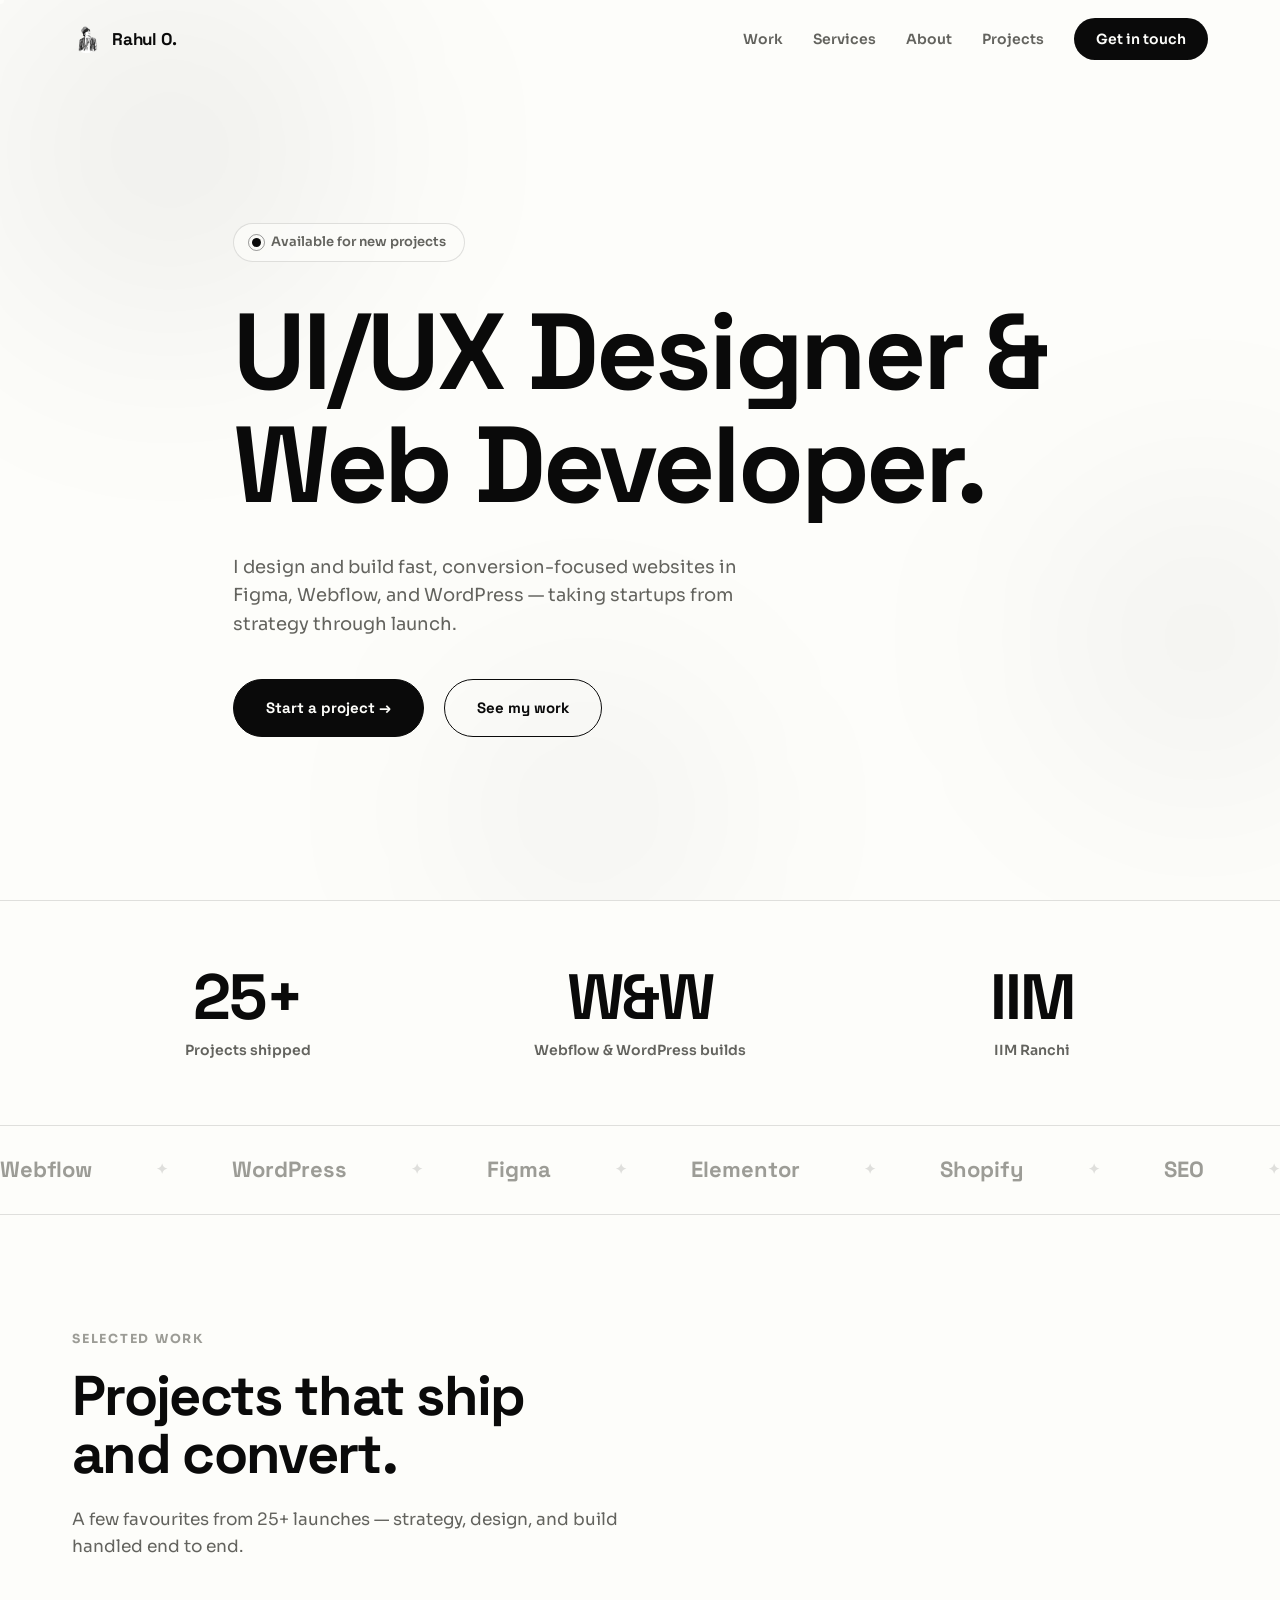
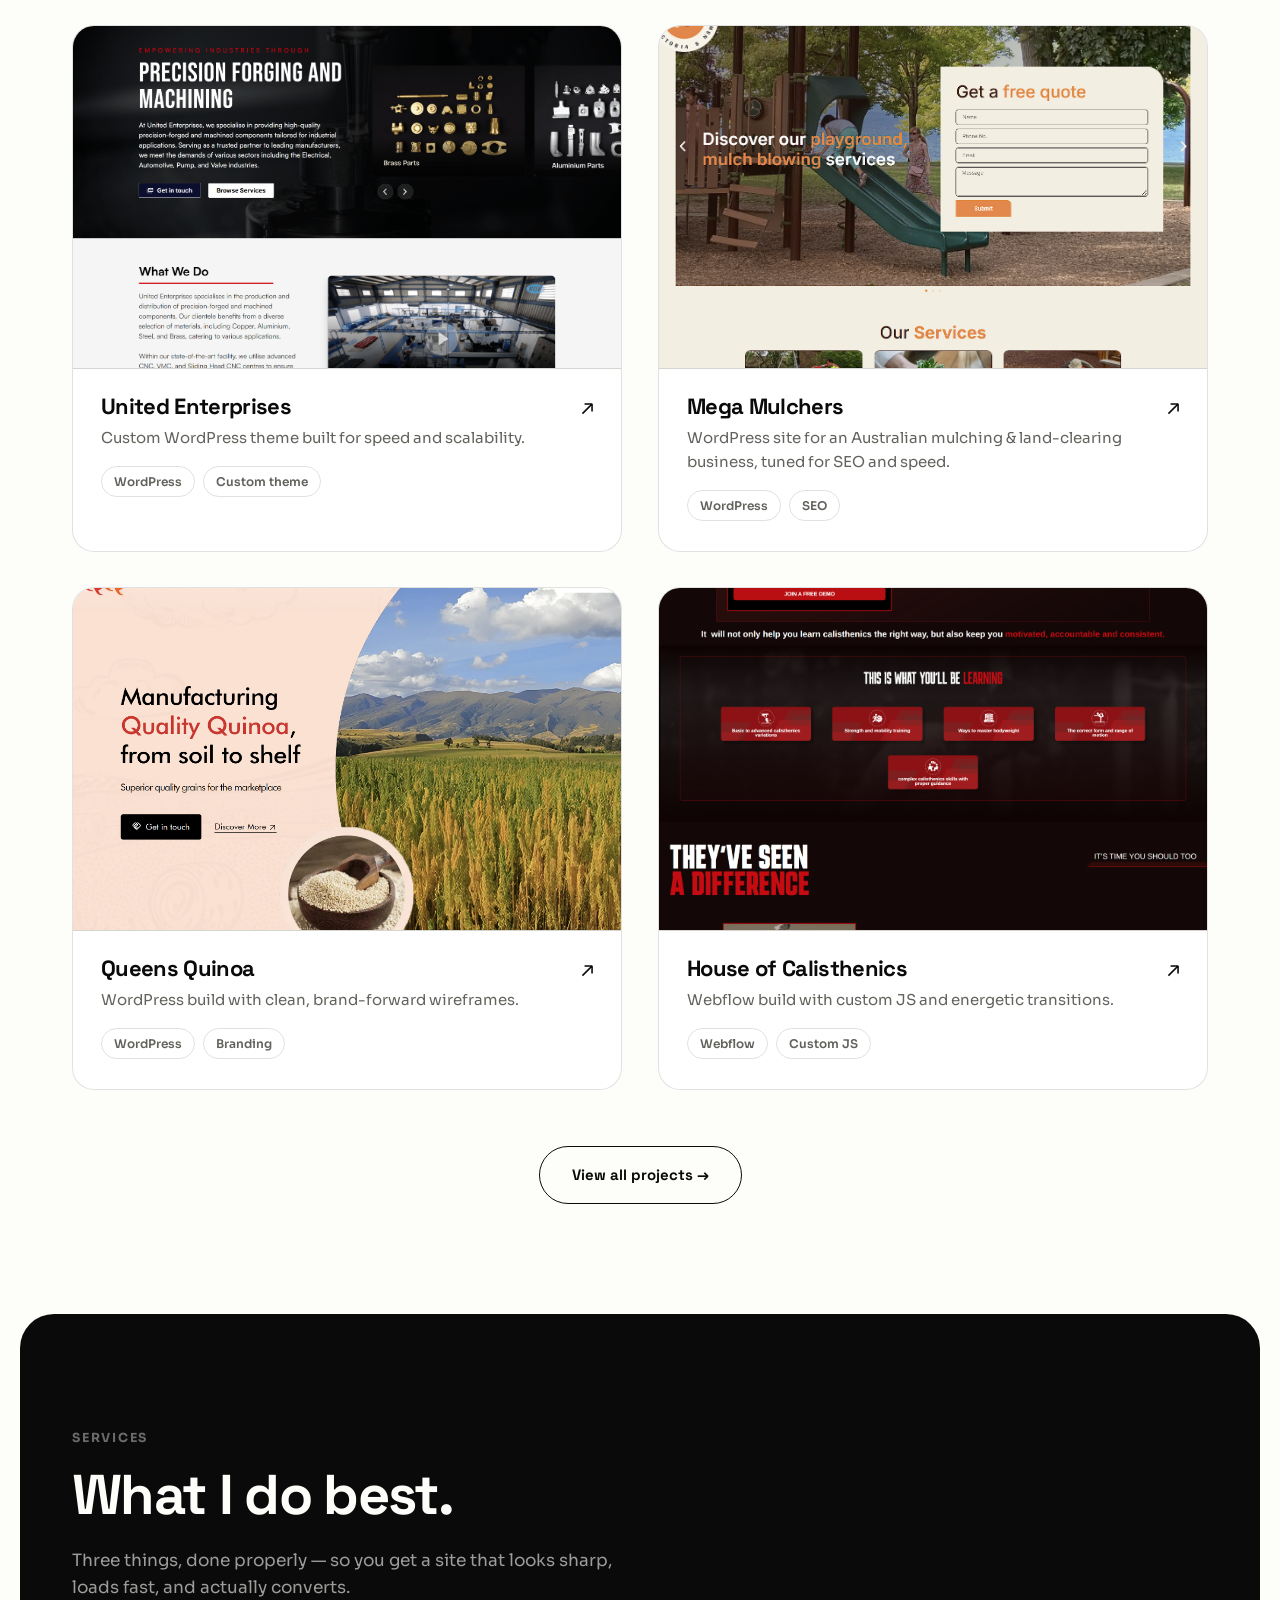
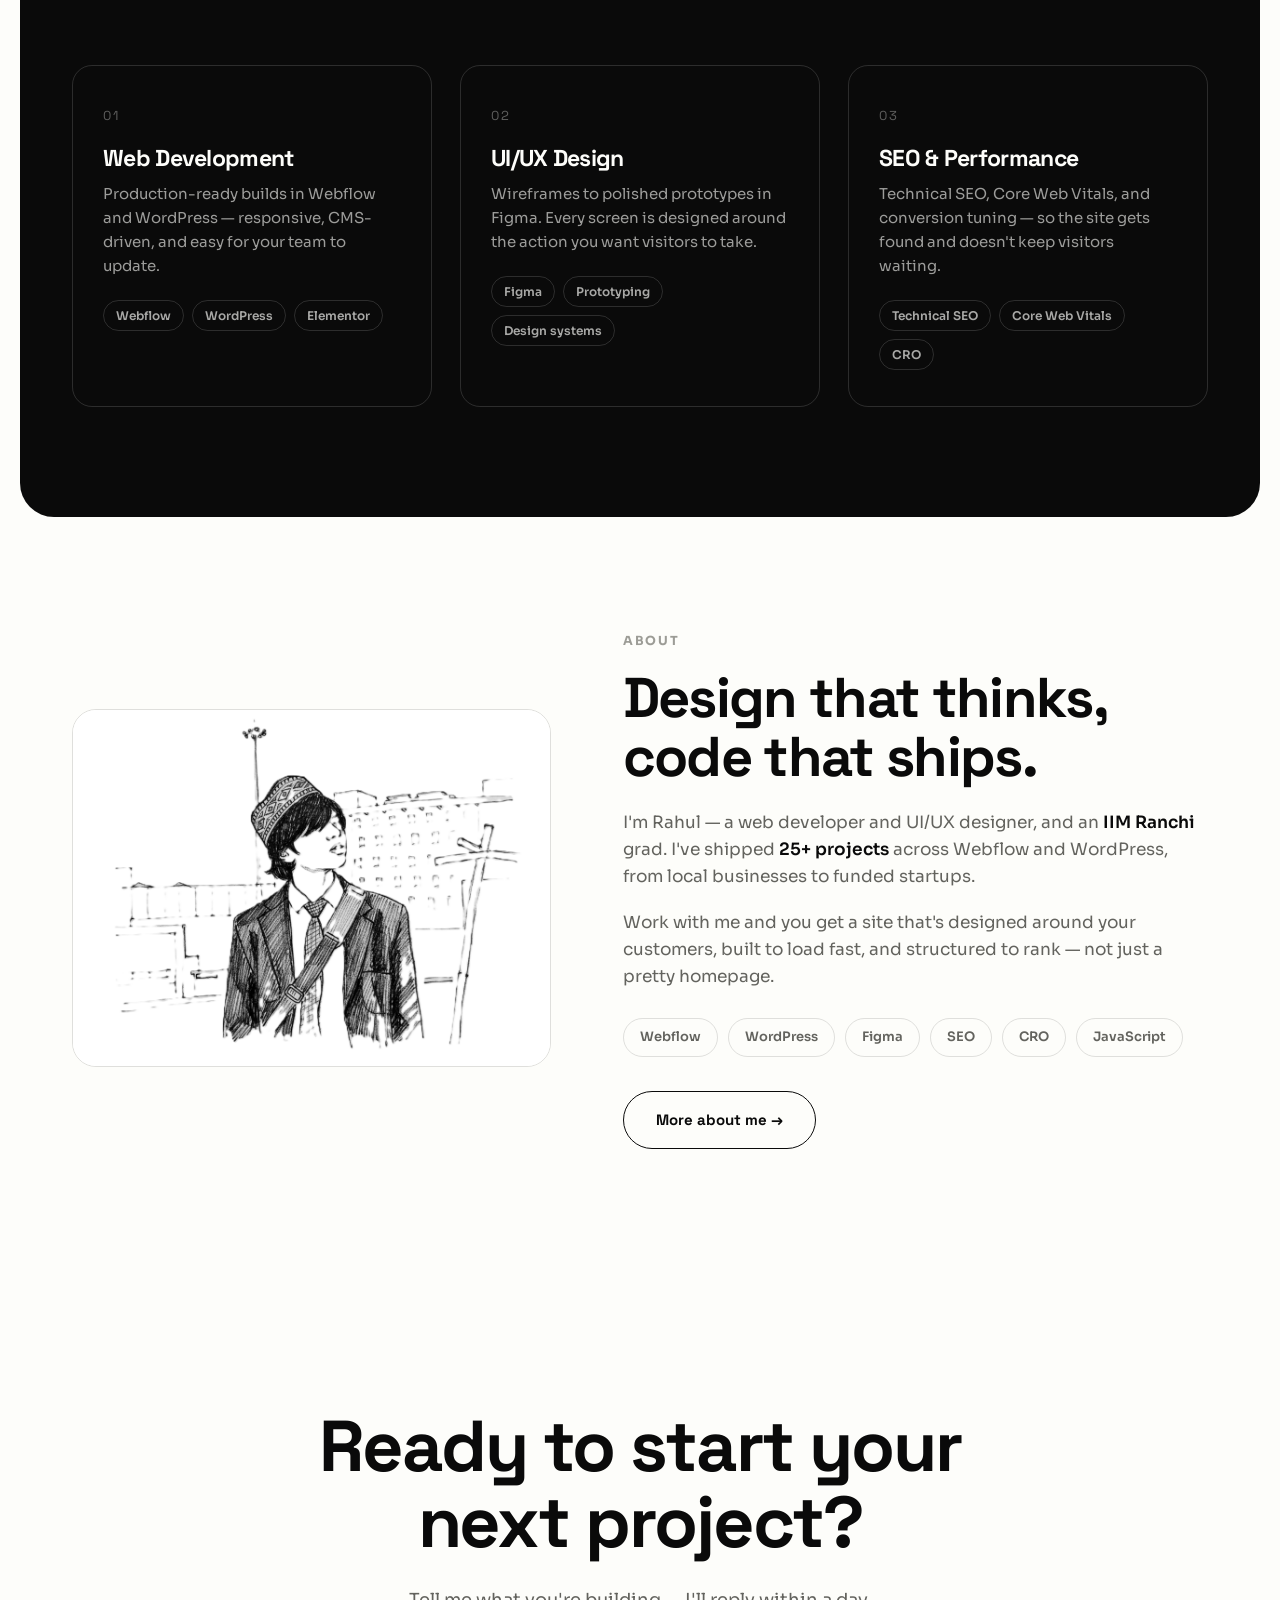
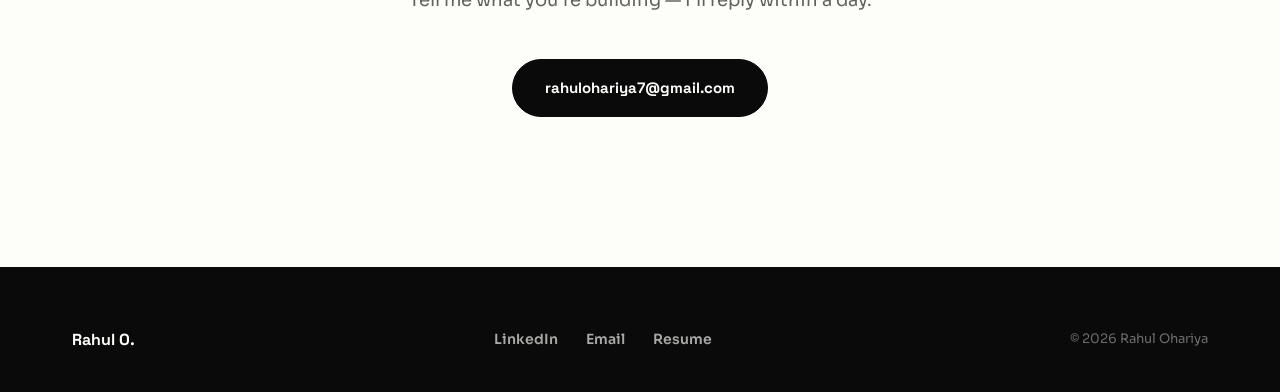
==== index.html @ ba29266e "Remove Sculp Tattoos project, swap in United Enterprises on homepage" ====
<!DOCTYPE html>
<html lang="en">
<head>
<meta charset="utf-8">
<meta name="viewport" content="width=device-width, initial-scale=1">
<title>Rahul Ohariya — Web Developer &amp; UI/UX Designer</title>
<meta name="description" content="Rahul Ohariya is a web developer, UI/UX designer, and consultant building fast, conversion-focused websites in Figma, Webflow, and WordPress for startups.">
<meta name="robots" content="index, follow">
<link rel="canonical" href="https://www.rahulohariya.com/">
<meta property="og:type" content="website">
<meta property="og:title" content="Rahul Ohariya — Web Developer & UI/UX Designer">
<meta property="og:description" content="Fast, conversion-focused websites in Figma, Webflow, and WordPress — from strategy through launch.">
<meta property="og:url" content="https://www.rahulohariya.com/">
<meta property="og:image" content="https://www.rahulohariya.com/images/og-cover.jpg">
<meta property="og:image:width" content="1200">
<meta property="og:image:height" content="630">
<meta property="og:image:type" content="image/jpeg">
<meta name="twitter:card" content="summary_large_image">
<meta name="twitter:title" content="Rahul Ohariya — Web Developer & UI/UX Designer">
<meta name="twitter:description" content="Fast, conversion-focused websites in Figma, Webflow, and WordPress — from strategy through launch.">
<meta name="twitter:image" content="https://www.rahulohariya.com/images/og-cover.jpg">
<link rel="icon" type="image/png" href="images/logo.png">
<link rel="preconnect" href="https://fonts.googleapis.com">
<link rel="preconnect" href="https://fonts.gstatic.com" crossorigin>
<link href="https://fonts.googleapis.com/css2?family=Space+Grotesk:wght@400;500;600;700&family=Sora:wght@400;500;600;700&display=swap" rel="stylesheet">
<link rel="stylesheet" href="css/style.css">
<script type="application/ld+json">
{
  "@context": "https://schema.org",
  "@type": "Person",
  "name": "Rahul Ohariya",
  "url": "https://www.rahulohariya.com/",
  "image": "https://www.rahulohariya.com/images/og-cover.jpg",
  "jobTitle": "Web Developer & UI/UX Designer",
  "email": "mailto:rahulohariya7@gmail.com",
  "alumniOf": {
    "@type": "CollegeOrUniversity",
    "name": "IIM Ranchi"
  },
  "knowsAbout": ["Web Development", "UI/UX Design", "Webflow", "WordPress", "Figma", "SEO"],
  "sameAs": ["https://www.linkedin.com/in/rahulohariya"]
}
</script>
</head>
<body>
<a class="skip-link" href="#main">Skip to content</a>
<div class="scroll-progress" aria-hidden="true"></div>
<div class="blobs" aria-hidden="true">
  <div class="blob blob-1"></div>
  <div class="blob blob-2"></div>
  <div class="blob blob-3"></div>
</div>

<header class="nav">
  <div class="nav-inner">
    <a href="/" class="nav-logo" aria-current="page">
      <img src="images/logo.png" alt="" width="30" height="30">
      Rahul O.
    </a>
    <nav aria-label="Main">
      <ul class="nav-links">
        <li><a href="#work">Work</a></li>
        <li><a href="#services">Services</a></li>
        <li><a href="/about">About</a></li>
        <li><a href="/projects">Projects</a></li>
        <li><a class="nav-cta magnetic" href="mailto:rahulohariya7@gmail.com">Get in touch</a></li>
      </ul>
    </nav>
    <button class="nav-burger" aria-label="Toggle menu" aria-expanded="false">
      <span></span><span></span><span></span>
    </button>
  </div>
</header>
<div class="mobile-menu">
  <a href="#work">Work</a>
  <a href="#services">Services</a>
  <a href="/about">About</a>
  <a href="/projects">Projects</a>
  <a class="nav-cta" href="mailto:rahulohariya7@gmail.com">Get in touch</a>
</div>

<main id="main">

  <!-- HERO -->
  <section class="hero">
    <div class="container">
      <p class="hero-status"><span class="status-dot" aria-hidden="true"></span> Available for new projects</p>
      <h1>
        <span class="reveal-line"><span>UI/UX Designer &amp;</span></span>
        <span class="reveal-line"><span>Web Developer.</span></span>
      </h1>
      <p class="hero-sub">I design and build fast, conversion-focused websites in Figma, Webflow, and WordPress — taking startups from strategy through launch.</p>
      <div class="hero-cta-row">
        <a class="btn btn-primary magnetic" href="mailto:rahulohariya7@gmail.com">Start a project →</a>
        <a class="btn btn-ghost magnetic" href="#work">See my work</a>
      </div>
    </div>
  </section>

  <!-- STATS -->
  <section class="stats" aria-label="Credentials">
    <div class="container">
      <div class="stats-grid">
        <div class="reveal">
          <div class="stat-value"><span data-count="25" data-suffix="+">0+</span></div>
          <div class="stat-label">Projects shipped</div>
        </div>
        <div class="reveal" style="--d: 0.12s">
          <div class="stat-value">W&amp;W</div>
          <div class="stat-label">Webflow &amp; WordPress builds</div>
        </div>
        <div class="reveal" style="--d: 0.24s">
          <div class="stat-value">IIM</div>
          <div class="stat-label">IIM Ranchi</div>
        </div>
      </div>
    </div>
  </section>

  <!-- MARQUEE -->
  <div class="marquee" aria-hidden="true">
    <div class="marquee-track">
      <span class="marquee-item">Webflow</span>
      <span class="marquee-item">WordPress</span>
      <span class="marquee-item">Figma</span>
      <span class="marquee-item">Elementor</span>
      <span class="marquee-item">Shopify</span>
      <span class="marquee-item">SEO</span>
      <span class="marquee-item">JavaScript</span>
      <span class="marquee-item">Webflow</span>
      <span class="marquee-item">WordPress</span>
      <span class="marquee-item">Figma</span>
      <span class="marquee-item">Elementor</span>
      <span class="marquee-item">Shopify</span>
      <span class="marquee-item">SEO</span>
      <span class="marquee-item">JavaScript</span>
    </div>
  </div>

  <!-- WORK -->
  <section id="work">
    <div class="container">
      <span class="section-tag reveal">Selected work</span>
      <h2 class="section-title reveal">Projects that ship<br>and convert.</h2>
      <p class="section-lede reveal">A few favourites from 25+ launches — strategy, design, and build handled end to end.</p>
      <div class="work-grid">
        <a class="card reveal" href="/projects#united-enterprises">
          <div class="card-media"><img src="images/united-enterprises.png" alt="United Enterprises website screenshot" loading="lazy"></div>
          <div class="card-body">
            <h3 class="card-title">United Enterprises <span class="arrow">↗</span></h3>
            <p class="card-desc">Custom WordPress theme built for speed and scalability.</p>
            <div class="card-tags"><span class="tag">WordPress</span><span class="tag">Custom theme</span></div>
          </div>
        </a>
        <a class="card reveal" style="--d: 0.1s" href="/projects#mega-mulchers">
          <div class="card-media"><img src="images/mega-mulchers.png" alt="Mega Mulchers website screenshot" loading="lazy"></div>
          <div class="card-body">
            <h3 class="card-title">Mega Mulchers <span class="arrow">↗</span></h3>
            <p class="card-desc">WordPress site for an Australian mulching &amp; land-clearing business, tuned for SEO and speed.</p>
            <div class="card-tags"><span class="tag">WordPress</span><span class="tag">SEO</span></div>
          </div>
        </a>
        <a class="card reveal" href="/projects#queens-quinoa">
          <div class="card-media"><img src="images/queens-quinoa.jpg" alt="Queens Quinoa website screenshot" loading="lazy"></div>
          <div class="card-body">
            <h3 class="card-title">Queens Quinoa <span class="arrow">↗</span></h3>
            <p class="card-desc">WordPress build with clean, brand-forward wireframes.</p>
            <div class="card-tags"><span class="tag">WordPress</span><span class="tag">Branding</span></div>
          </div>
        </a>
        <a class="card reveal" style="--d: 0.1s" href="/projects#house-of-calisthenics">
          <div class="card-media"><img src="images/house-of-calisthenics.png" alt="House of Calisthenics website screenshot" loading="lazy"></div>
          <div class="card-body">
            <h3 class="card-title">House of Calisthenics <span class="arrow">↗</span></h3>
            <p class="card-desc">Webflow build with custom JS and energetic transitions.</p>
            <div class="card-tags"><span class="tag">Webflow</span><span class="tag">Custom JS</span></div>
          </div>
        </a>
      </div>
      <div style="text-align:center; margin-top:56px;" class="reveal">
        <a class="btn btn-ghost magnetic" href="/projects">View all projects →</a>
      </div>
    </div>
  </section>

  <!-- SERVICES -->
  <section class="services on-dark" id="services">
    <div class="container">
      <span class="section-tag reveal">Services</span>
      <h2 class="section-title reveal">What I do best.</h2>
      <p class="section-lede reveal">Three things, done properly — so you get a site that looks sharp, loads fast, and actually converts.</p>
      <div class="services-grid">
        <div class="service reveal">
          <span class="service-num">01</span>
          <h3>Web Development</h3>
          <p>Production-ready builds in Webflow and WordPress — responsive, CMS-driven, and easy for your team to update.</p>
          <div class="service-skills"><span class="tag">Webflow</span><span class="tag">WordPress</span><span class="tag">Elementor</span></div>
        </div>
        <div class="service reveal" style="--d: 0.12s">
          <span class="service-num">02</span>
          <h3>UI/UX Design</h3>
          <p>Wireframes to polished prototypes in Figma. Every screen is designed around the action you want visitors to take.</p>
          <div class="service-skills"><span class="tag">Figma</span><span class="tag">Prototyping</span><span class="tag">Design systems</span></div>
        </div>
        <div class="service reveal" style="--d: 0.24s">
          <span class="service-num">03</span>
          <h3>SEO &amp; Performance</h3>
          <p>Technical SEO, Core Web Vitals, and conversion tuning — so the site gets found and doesn't keep visitors waiting.</p>
          <div class="service-skills"><span class="tag">Technical SEO</span><span class="tag">Core Web Vitals</span><span class="tag">CRO</span></div>
        </div>
      </div>
    </div>
  </section>

  <!-- ABOUT -->
  <section id="about">
    <div class="container">
      <div class="about-grid">
        <div class="about-photo reveal">
          <img src="images/portrait-about.png" alt="Portrait of Rahul Ohariya" loading="lazy">
        </div>
        <div class="about-copy">
          <span class="section-tag reveal">About</span>
          <h2 class="section-title reveal">Design that thinks,<br>code that ships.</h2>
          <p class="reveal">I'm Rahul — a web developer and UI/UX designer, and an <strong>IIM Ranchi</strong> grad. I've shipped <strong>25+ projects</strong> across Webflow and WordPress, from local businesses to funded startups.</p>
          <p class="reveal">Work with me and you get a site that's designed around your customers, built to load fast, and structured to rank — not just a pretty homepage.</p>
          <div class="skill-tags reveal">
            <span class="tag">Webflow</span><span class="tag">WordPress</span><span class="tag">Figma</span>
            <span class="tag">SEO</span><span class="tag">CRO</span><span class="tag">JavaScript</span>
          </div>
          <div style="margin-top:34px;" class="reveal">
            <a class="btn btn-ghost magnetic" href="/about">More about me →</a>
          </div>
        </div>
      </div>
    </div>
  </section>

  <!-- CTA -->
  <section class="cta">
    <div class="container">
      <h2 class="reveal">Ready to start your<br>next project?</h2>
      <p class="reveal">Tell me what you're building — I'll reply within a day.</p>
      <a class="btn btn-primary magnetic reveal" href="mailto:rahulohariya7@gmail.com">rahulohariya7@gmail.com</a>
    </div>
  </section>
</main>

<footer class="footer on-dark">
  <div class="container footer-inner">
    <span style="font-family:'Space Grotesk',sans-serif; font-weight:700;">Rahul O.</span>
    <div class="footer-links">
      <a href="https://www.linkedin.com/in/rahulohariya" target="_blank" rel="noopener noreferrer">LinkedIn</a>
      <a href="mailto:rahulohariya7@gmail.com">Email</a>
      <a href="/resume.pdf">Resume</a>
    </div>
    <span class="footer-copy">© <span id="year">2026</span> Rahul Ohariya</span>
  </div>
</footer>

<script src="js/main.js" defer></script>
</body>
</html>
---- css/style.css ----
/* ============================================================
   Rahul Ohariya — Portfolio
   Monochrome, motion-first. No frameworks.
   ============================================================ */

:root {
  --bg: #fdfdfa;
  --ink: #0a0a0a;
  --grey: #63635e;
  --grey-light: #9c9c96;
  --line: rgba(10, 10, 10, 0.12);
  --line-dark: rgba(253, 253, 250, 0.14);
  --font-display: 'Space Grotesk', sans-serif;
  --font-body: 'Sora', sans-serif;
  --ease-out: cubic-bezier(0.22, 1, 0.36, 1);
  --dur: 0.7s;
}

* { margin: 0; padding: 0; box-sizing: border-box; }

html { scroll-behavior: smooth; }

body {
  background: var(--bg);
  color: var(--ink);
  font-family: var(--font-body);
  font-size: 16px;
  line-height: 1.6;
  overflow-x: hidden;
  -webkit-font-smoothing: antialiased;
}

::selection { background: #0a0a0a; color: #fdfdfa; }

img { max-width: 100%; display: block; }

a { color: inherit; text-decoration: none; }

button { font-family: inherit; }

h1, h2, h3 {
  font-family: var(--font-display);
  font-weight: 700;
  letter-spacing: -0.03em;
  line-height: 1.05;
}

.container { max-width: 1200px; margin: 0 auto; padding: 0 32px; }

/* Accessibility */
.skip-link {
  position: absolute; left: -9999px; top: 0;
  background: var(--ink); color: var(--bg);
  padding: 10px 18px; z-index: 200; border-radius: 0 0 8px 0;
}
.skip-link:focus { left: 0; }

:focus-visible {
  outline: 2px solid var(--ink);
  outline-offset: 3px;
  border-radius: 2px;
}

.visually-hidden {
  position: absolute; width: 1px; height: 1px;
  overflow: hidden; clip: rect(0 0 0 0); white-space: nowrap;
}

/* ============ Custom cursor ============ */
.cursor-dot, .cursor-ring {
  position: fixed; top: 0; left: 0;
  pointer-events: none; z-index: 9999;
  border-radius: 50%;
  transform: translate(-50%, -50%);
  display: none;
}
.cursor-dot {
  width: 8px; height: 8px;
  background: var(--ink);
}
.cursor-ring {
  width: 38px; height: 38px;
  border: 1.5px solid rgba(10, 10, 10, 0.45);
  transition: width 0.25s var(--ease-out), height 0.25s var(--ease-out),
              border-color 0.25s, background-color 0.25s;
}
body.has-cursor .cursor-dot,
body.has-cursor .cursor-ring { display: block; }
body.has-cursor.cursor-hover .cursor-ring {
  width: 58px; height: 58px;
  border-color: rgba(10, 10, 10, 0.2);
  background: rgba(10, 10, 10, 0.05);
}
body.has-cursor .on-dark ~ .cursor-dot { background: var(--bg); }
body.has-cursor { cursor: none; }
body.has-cursor a, body.has-cursor button { cursor: none; }

/* ============ Scroll progress ============ */
.scroll-progress {
  position: fixed; top: 0; left: 0;
  height: 3px; width: 0%;
  background: var(--ink);
  z-index: 150;
}

/* ============ Glow blobs ============ */
.blobs {
  position: fixed; inset: 0;
  z-index: 0; pointer-events: none;
  overflow: hidden;
}
.blob {
  position: absolute;
  border-radius: 50%;
  filter: blur(90px);
  will-change: transform;
}
.blob-1 {
  width: 620px; height: 620px;
  background: radial-gradient(circle, rgba(10,10,10,0.07), transparent 65%);
  top: -160px; left: -140px;
  animation: drift-a 26s ease-in-out infinite alternate;
}
.blob-2 {
  width: 520px; height: 520px;
  background: radial-gradient(circle, rgba(10,10,10,0.055), transparent 65%);
  top: 42%; right: -180px;
  animation: drift-b 32s ease-in-out infinite alternate;
}
.blob-3 {
  width: 460px; height: 460px;
  background: radial-gradient(circle, rgba(10,10,10,0.05), transparent 65%);
  bottom: -140px; left: 28%;
  animation: drift-c 38s ease-in-out infinite alternate;
}
@keyframes drift-a { from { transform: translate(0,0) } to { transform: translate(70px, 90px) } }
@keyframes drift-b { from { transform: translate(0,0) } to { transform: translate(-80px, -60px) } }
@keyframes drift-c { from { transform: translate(0,0) } to { transform: translate(60px, -70px) } }

main { position: relative; z-index: 1; }

/* ============ Nav ============ */
.nav {
  position: fixed; top: 0; left: 0; right: 0;
  z-index: 100;
  transition: background-color 0.35s, backdrop-filter 0.35s, box-shadow 0.35s;
}
.nav.scrolled {
  background: rgba(253, 253, 250, 0.82);
  -webkit-backdrop-filter: blur(14px);
  backdrop-filter: blur(14px);
  box-shadow: 0 1px 0 var(--line);
}
.nav-inner {
  max-width: 1200px; margin: 0 auto;
  padding: 18px 32px;
  display: flex; align-items: center; justify-content: space-between;
  gap: 24px;
}
.nav-logo {
  display: flex; align-items: center; gap: 10px;
  font-family: var(--font-display);
  font-weight: 700; font-size: 17px; letter-spacing: -0.01em;
}
.nav-logo img { width: 30px; height: 30px; border-radius: 50%; object-fit: cover; }
.nav-links { display: flex; align-items: center; gap: 30px; list-style: none; }
.nav-links a {
  font-size: 14px; font-weight: 600; color: var(--grey);
  transition: color 0.25s;
}
.nav-links a:hover, .nav-links a[aria-current="page"] { color: var(--ink); }
.nav-cta {
  background: var(--ink); color: var(--bg) !important;
  padding: 10px 22px; border-radius: 100px;
  font-size: 13.5px; font-weight: 700;
  display: inline-block;
}
.nav-burger {
  display: none;
  background: none; border: none;
  width: 42px; height: 42px;
  flex-direction: column; align-items: center; justify-content: center; gap: 5px;
}
.nav-burger span {
  display: block; width: 22px; height: 2px;
  background: var(--ink);
  transition: transform 0.3s var(--ease-out), opacity 0.3s;
}
.nav.menu-open .nav-burger span:nth-child(1) { transform: translateY(7px) rotate(45deg); }
.nav.menu-open .nav-burger span:nth-child(2) { opacity: 0; }
.nav.menu-open .nav-burger span:nth-child(3) { transform: translateY(-7px) rotate(-45deg); }

.mobile-menu {
  display: none;
  position: fixed; top: 70px; left: 16px; right: 16px;
  z-index: 99;
  background: var(--ink); color: var(--bg);
  border-radius: 20px;
  padding: 20px;
  box-shadow: 0 24px 60px rgba(0,0,0,0.35);
}
.mobile-menu.open { display: block; }
.mobile-menu a {
  display: block; padding: 14px 12px;
  font-size: 17px; font-weight: 600;
  color: rgba(253,253,250,0.85);
  border-radius: 12px;
}
.mobile-menu a:hover { background: rgba(253,253,250,0.08); color: var(--bg); }
.mobile-menu .nav-cta { text-align: center; margin-top: 10px; background: var(--bg); color: var(--ink) !important; }

/* ============ Hero ============ */
.hero {
  min-height: 100svh;
  display: flex; flex-direction: column; justify-content: center;
  padding: 140px 0 80px;
  position: relative;
}
.hero-status {
  display: inline-flex; align-items: center; gap: 10px;
  border: 1px solid var(--line);
  background: rgba(253,253,250,0.7);
  padding: 8px 18px; border-radius: 100px;
  font-size: 13px; font-weight: 600; color: var(--grey);
  width: fit-content;
  margin-bottom: 34px;
}
.status-dot {
  width: 9px; height: 9px; border-radius: 50%;
  background: var(--ink);
  position: relative;
}
.status-dot::after {
  content: '';
  position: absolute; inset: -4px;
  border-radius: 50%;
  border: 1.5px solid rgba(10,10,10,0.4);
  animation: pulse 2s ease-out infinite;
}
@keyframes pulse {
  0% { transform: scale(0.6); opacity: 1; }
  100% { transform: scale(1.6); opacity: 0; }
}

.hero h1 {
  font-size: clamp(44px, 8.6vw, 108px);
  text-transform: none;
}
.hero .reveal-line { display: block; overflow: hidden; }
.hero .reveal-line > span {
  display: block;
  transform: translateY(110%);
  transition: transform 0.9s var(--ease-out);
}
body.loaded .hero .reveal-line > span { transform: translateY(0); }
.hero .reveal-line:nth-child(1) > span { transition-delay: 0.1s; }
.hero .reveal-line:nth-child(2) > span { transition-delay: 0.22s; }

.hero-sub {
  margin-top: 30px;
  max-width: 560px;
  font-size: 18px; color: var(--grey);
  opacity: 0;
  transform: translateY(18px);
  transition: opacity 0.8s var(--ease-out) 0.5s, transform 0.8s var(--ease-out) 0.5s;
}
.hero-cta-row {
  margin-top: 40px;
  display: flex; align-items: center; gap: 20px; flex-wrap: wrap;
  opacity: 0;
  transform: translateY(18px);
  transition: opacity 0.8s var(--ease-out) 0.65s, transform 0.8s var(--ease-out) 0.65s;
}
body.loaded .hero-sub,
body.loaded .hero-cta-row { opacity: 1; transform: translateY(0); }

.btn {
  display: inline-flex; align-items: center; gap: 10px;
  font-family: var(--font-display);
  font-weight: 700; font-size: 15px;
  padding: 16px 32px;
  border-radius: 100px;
  border: 1.5px solid var(--ink);
  transition: background-color 0.3s, color 0.3s, transform 0.15s ease-out;
  will-change: transform;
}
.btn-primary { background: var(--ink); color: var(--bg); }
.btn-primary:hover { background: transparent; color: var(--ink); }
.btn-ghost { background: transparent; color: var(--ink); }
.btn-ghost:hover { background: var(--ink); color: var(--bg); }

/* ============ Section scaffolding ============ */
section { padding: 110px 0; position: relative; }
.section-tag {
  display: inline-block;
  font-size: 12.5px; font-weight: 700;
  letter-spacing: 0.14em; text-transform: uppercase;
  color: var(--grey-light);
  margin-bottom: 18px;
}
.section-title {
  font-size: clamp(32px, 5vw, 56px);
  margin-bottom: 22px;
}
.section-lede { max-width: 560px; color: var(--grey); font-size: 17px; }

/* Scroll reveal utility */
.reveal {
  opacity: 0;
  transform: translateY(34px);
  transition: opacity var(--dur) var(--ease-out), transform var(--dur) var(--ease-out);
  transition-delay: var(--d, 0s);
}
.reveal.in-view { opacity: 1; transform: translateY(0); }

/* ============ Stats strip ============ */
.stats {
  border-top: 1px solid var(--line);
  border-bottom: 1px solid var(--line);
  padding: 64px 0;
}
.stats-grid {
  display: grid;
  grid-template-columns: repeat(3, 1fr);
  gap: 40px;
  text-align: center;
}
.stat-value {
  font-family: var(--font-display);
  font-size: clamp(40px, 5.4vw, 64px);
  font-weight: 700; letter-spacing: -0.03em;
  line-height: 1;
}
.stat-label {
  margin-top: 10px;
  font-size: 14px; font-weight: 600; color: var(--grey);
}

/* ============ Marquee ============ */
.marquee {
  overflow: hidden;
  border-bottom: 1px solid var(--line);
  padding: 26px 0;
  white-space: nowrap;
}
.marquee-track {
  display: inline-flex; align-items: center; gap: 64px;
  padding-right: 64px;
  animation: marquee 28s linear infinite;
  will-change: transform;
}
.marquee:hover .marquee-track { animation-play-state: paused; }
.marquee-item {
  font-family: var(--font-display);
  font-size: 22px; font-weight: 700;
  color: var(--grey-light);
  display: inline-flex; align-items: center; gap: 64px;
}
.marquee-item::after { content: '✦'; font-size: 14px; color: var(--line); }
@keyframes marquee {
  from { transform: translateX(0); }
  to { transform: translateX(-50%); }
}

/* ============ Work grid ============ */
.work-grid {
  display: grid;
  grid-template-columns: repeat(2, 1fr);
  gap: 36px;
  margin-top: 64px;
}
.card {
  display: block;
  border: 1px solid var(--line);
  border-radius: 22px;
  overflow: hidden;
  background: #fff;
  transform-style: preserve-3d;
  will-change: transform;
  transition: box-shadow 0.35s var(--ease-out);
}
.card:hover { box-shadow: 0 30px 60px -20px rgba(10,10,10,0.25); }
.card-media {
  aspect-ratio: 16 / 10;
  overflow: hidden;
  background: #f0f0ec;
  border-bottom: 1px solid var(--line);
}
.card-media img {
  width: 100%; height: 100%; object-fit: cover;
  transition: transform 0.6s var(--ease-out);
}
.card:hover .card-media img { transform: scale(1.045); }
.card-media.placeholder {
  display: flex; align-items: center; justify-content: center;
  background:
    radial-gradient(circle at 30% 20%, rgba(10,10,10,0.08), transparent 55%),
    radial-gradient(circle at 75% 80%, rgba(10,10,10,0.1), transparent 50%),
    #ecece6;
}
.card-media.placeholder span {
  font-family: var(--font-display);
  font-size: 56px; font-weight: 700;
  color: rgba(10,10,10,0.22);
  letter-spacing: -0.02em;
}
.card-body { padding: 26px 28px 30px; }
.card-title {
  font-size: 22px;
  display: flex; align-items: center; justify-content: space-between; gap: 12px;
}
.card-title .arrow { transition: transform 0.3s var(--ease-out); font-weight: 400; }
.card:hover .card-title .arrow { transform: translate(4px, -4px); }
.card-desc { margin-top: 8px; color: var(--grey); font-size: 15px; }
.card-tags { margin-top: 16px; display: flex; gap: 8px; flex-wrap: wrap; }
.tag {
  font-size: 12px; font-weight: 600;
  border: 1px solid var(--line);
  padding: 5px 12px; border-radius: 100px;
  color: var(--grey);
}

/* ============ Services ============ */
.services { background: var(--ink); color: var(--bg); border-radius: 34px; margin: 0 20px; }
.services .container { padding-top: 0; }
.services .section-tag { color: rgba(253,253,250,0.4); }
.services .section-lede { color: rgba(253,253,250,0.6); }
.services-grid {
  display: grid;
  grid-template-columns: repeat(3, 1fr);
  gap: 28px;
  margin-top: 64px;
}
.service {
  border: 1px solid var(--line-dark);
  border-radius: 20px;
  padding: 36px 30px;
  transition: background-color 0.3s;
}
.service:hover { background: rgba(253,253,250,0.05); }
.service-num {
  font-family: var(--font-display);
  font-size: 13px; color: rgba(253,253,250,0.35);
  letter-spacing: 0.12em;
}
.service h3 { font-size: 23px; margin: 18px 0 12px; }
.service p { color: rgba(253,253,250,0.6); font-size: 15px; }
.service-skills { margin-top: 22px; display: flex; gap: 8px; flex-wrap: wrap; }
.service-skills .tag { border-color: var(--line-dark); color: rgba(253,253,250,0.65); }

/* ============ About ============ */
.about-grid {
  display: grid;
  grid-template-columns: 0.9fr 1.1fr;
  gap: 72px;
  align-items: center;
}
.about-photo {
  border-radius: 24px;
  overflow: hidden;
  border: 1px solid var(--line);
  filter: grayscale(1);
  transition: filter 0.5s var(--ease-out);
}
.about-photo:hover { filter: grayscale(0); }
.about-copy p { color: var(--grey); font-size: 17px; margin-bottom: 18px; }
.about-copy strong { color: var(--ink); font-weight: 600; }
.skill-tags { margin-top: 28px; display: flex; gap: 10px; flex-wrap: wrap; }
.skill-tags .tag { font-size: 13px; padding: 8px 16px; }

/* ============ CTA ============ */
.cta { text-align: center; padding: 150px 0; }
.cta h2 { font-size: clamp(36px, 6vw, 72px); margin-bottom: 26px; }
.cta p { color: var(--grey); font-size: 18px; margin-bottom: 44px; }

/* ============ Footer ============ */
.footer {
  background: var(--ink); color: var(--bg);
  padding: 60px 0 40px;
}
.footer-inner {
  display: flex; align-items: center; justify-content: space-between;
  gap: 24px; flex-wrap: wrap;
}
.footer-links { display: flex; gap: 28px; }
.footer-links a {
  font-size: 14px; font-weight: 600;
  color: rgba(253,253,250,0.65);
  transition: color 0.25s;
}
.footer-links a:hover { color: var(--bg); }
.footer-copy { font-size: 13px; color: rgba(253,253,250,0.4); }

/* ============ Page hero (inner pages) ============ */
.page-hero { padding: 190px 0 70px; }
.page-hero h1 { font-size: clamp(42px, 7vw, 88px); }
.page-hero p { margin-top: 24px; max-width: 560px; color: var(--grey); font-size: 18px; }

/* ============ Responsive ============ */
@media (max-width: 900px) {
  .work-grid { grid-template-columns: 1fr; }
  .services-grid { grid-template-columns: 1fr; }
  .about-grid { grid-template-columns: 1fr; gap: 44px; }
  .stats-grid { grid-template-columns: 1fr; gap: 36px; }
}
@media (max-width: 760px) {
  .nav-links { display: none; }
  .nav-burger { display: flex; }
  section { padding: 80px 0; }
  .container { padding: 0 22px; }
  .services { margin: 0 10px; }
}

/* ============ Reduced motion ============ */
@media (prefers-reduced-motion: reduce) {
  html { scroll-behavior: auto; }
  *, *::before, *::after {
    animation-duration: 0.01ms !important;
    animation-iteration-count: 1 !important;
    transition-duration: 0.01ms !important;
  }
  .hero .reveal-line > span { transform: none; }
  .hero-sub, .hero-cta-row { opacity: 1; transform: none; }
  .reveal { opacity: 1; transform: none; }
  .marquee-track { animation: none; }
  .blob { animation: none; }
}
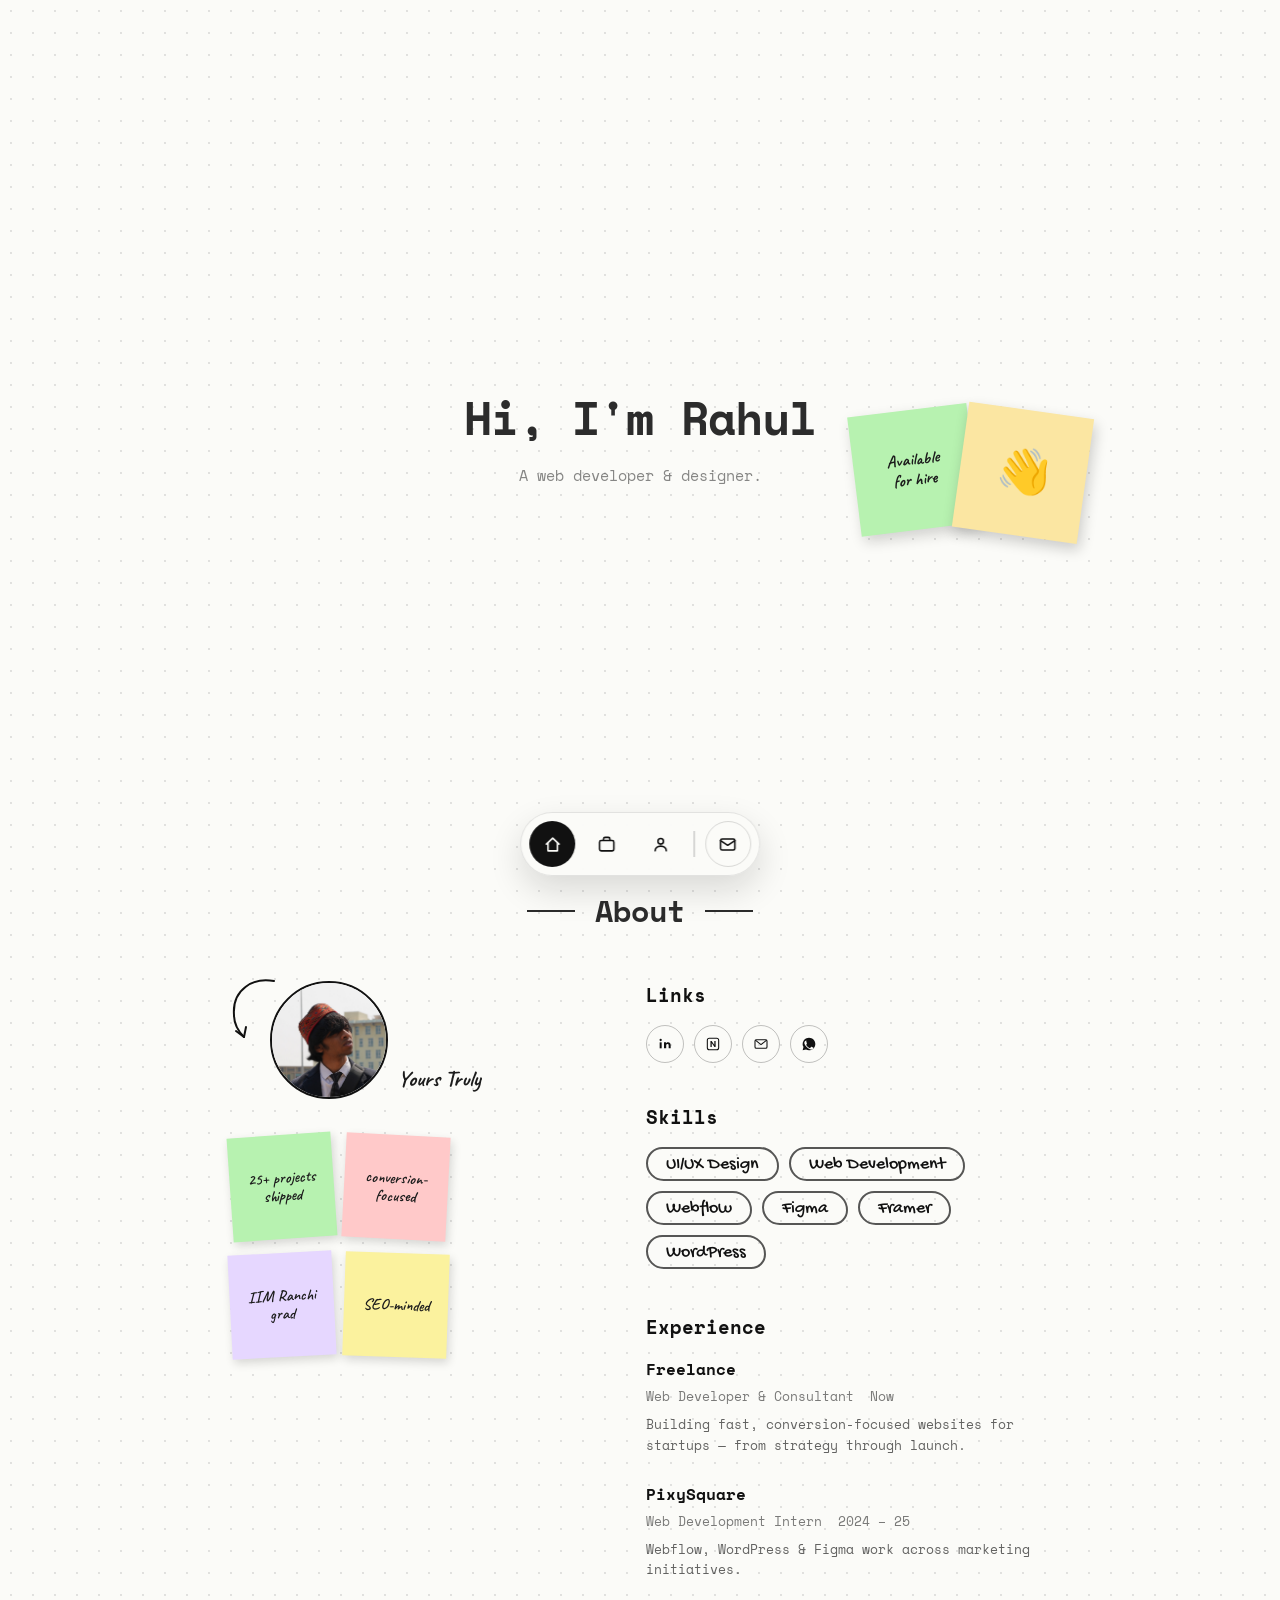
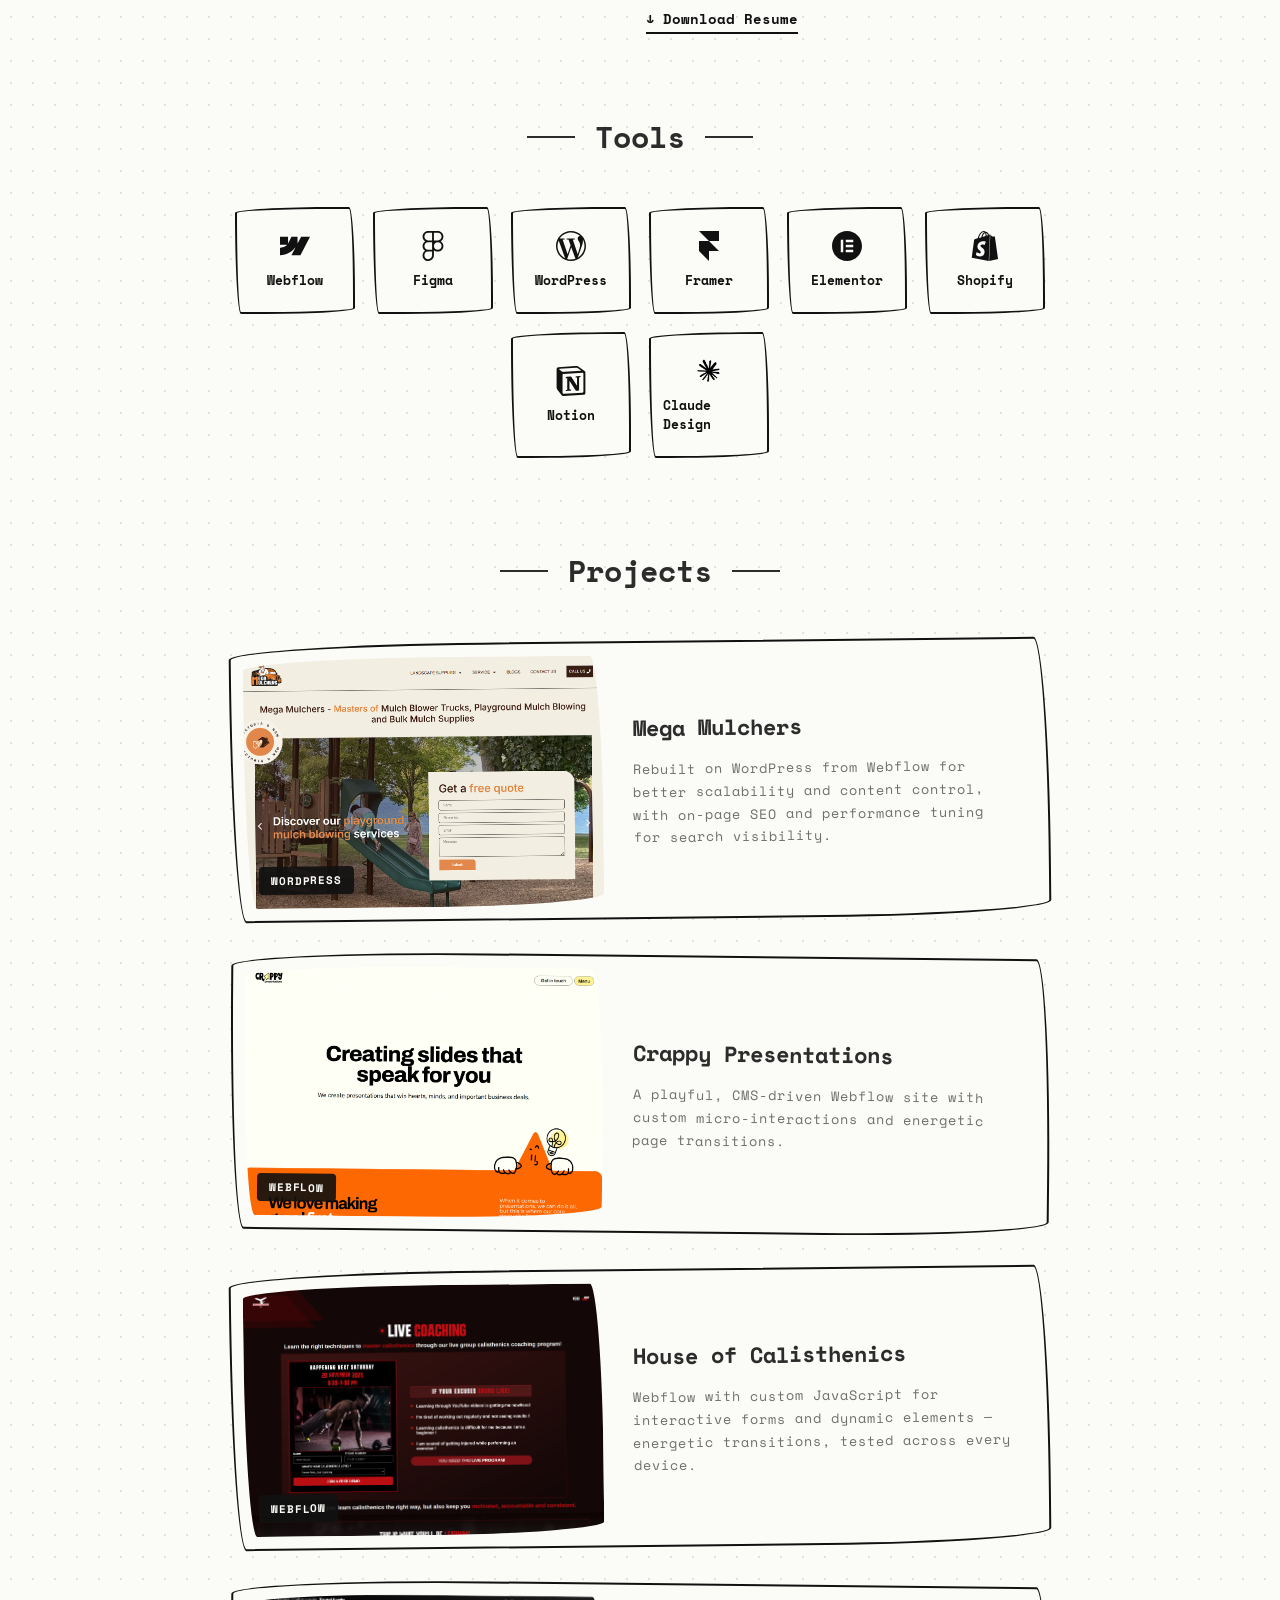
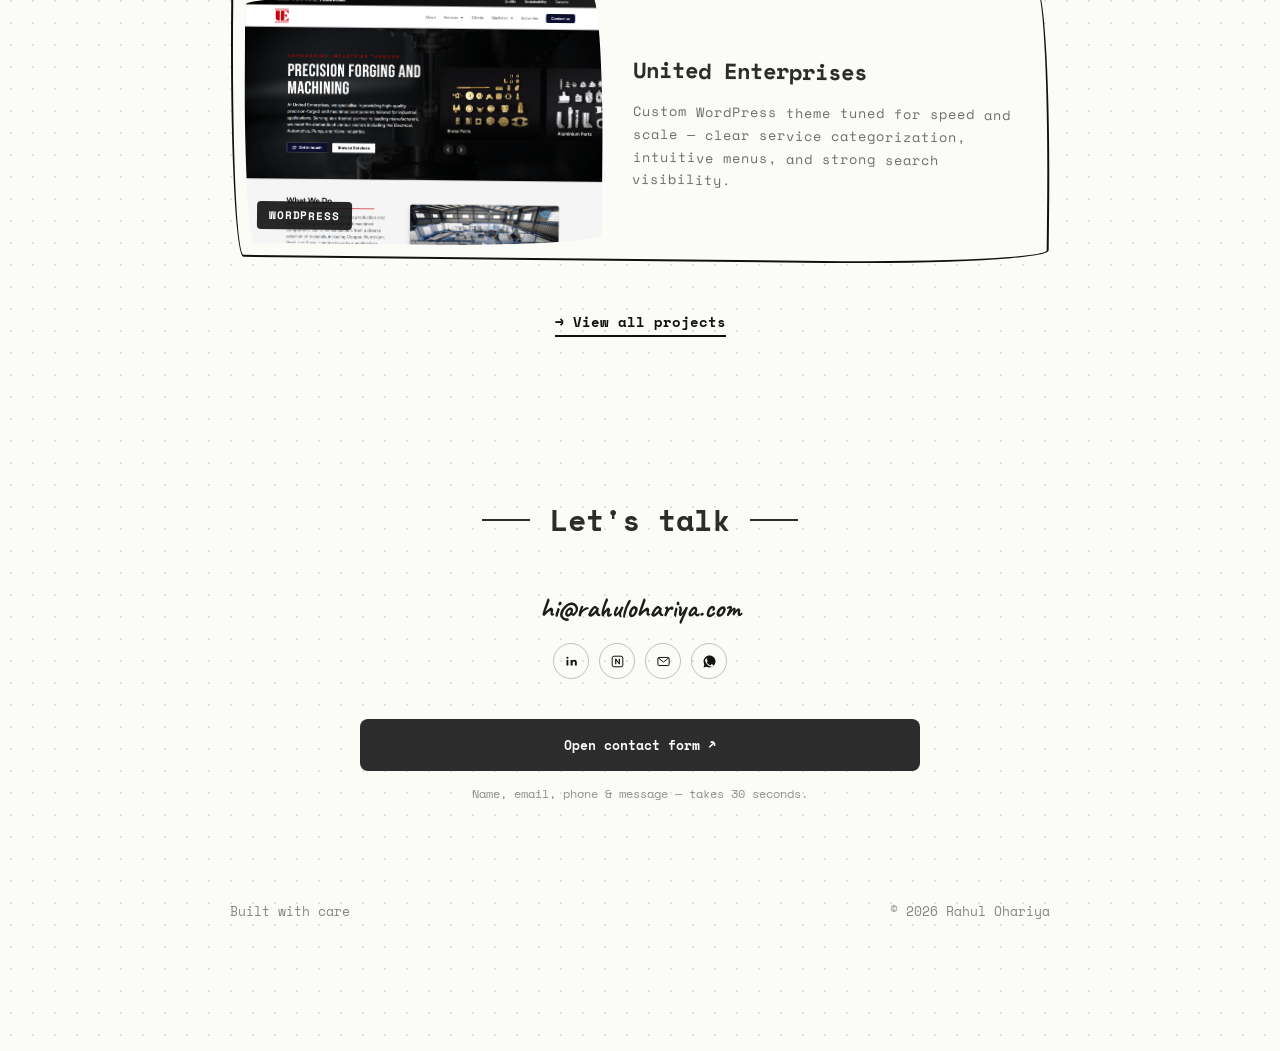
==== commit 5f225151: "Redesign: playful sticky-note style site with dock nav, tools, and contact form" ====
--- a/index.html
+++ b/index.html
@@ -3,12 +3,12 @@
 <head>
 <meta charset="utf-8">
 <meta name="viewport" content="width=device-width, initial-scale=1">
-<title>Rahul Ohariya — Web Developer &amp; UI/UX Designer</title>
-<meta name="description" content="Rahul Ohariya is a web developer, UI/UX designer, and consultant building fast, conversion-focused websites in Figma, Webflow, and WordPress for startups.">
+<title>Rahul Ohariya — Web Developer &amp; Designer</title>
+<meta name="description" content="Rahul Ohariya — web developer & designer building fast, conversion-focused websites in Figma, Webflow, and WordPress.">
 <meta name="robots" content="index, follow">
 <link rel="canonical" href="https://www.rahulohariya.com/">
 <meta property="og:type" content="website">
-<meta property="og:title" content="Rahul Ohariya — Web Developer & UI/UX Designer">
+<meta property="og:title" content="Rahul Ohariya — Web Developer & Designer">
 <meta property="og:description" content="Fast, conversion-focused websites in Figma, Webflow, and WordPress — from strategy through launch.">
 <meta property="og:url" content="https://www.rahulohariya.com/">
 <meta property="og:image" content="https://www.rahulohariya.com/images/og-cover.jpg">
@@ -16,13 +16,13 @@
 <meta property="og:image:height" content="630">
 <meta property="og:image:type" content="image/jpeg">
 <meta name="twitter:card" content="summary_large_image">
-<meta name="twitter:title" content="Rahul Ohariya — Web Developer & UI/UX Designer">
+<meta name="twitter:title" content="Rahul Ohariya — Web Developer & Designer">
 <meta name="twitter:description" content="Fast, conversion-focused websites in Figma, Webflow, and WordPress — from strategy through launch.">
 <meta name="twitter:image" content="https://www.rahulohariya.com/images/og-cover.jpg">
 <link rel="icon" type="image/png" href="images/logo.png">
 <link rel="preconnect" href="https://fonts.googleapis.com">
 <link rel="preconnect" href="https://fonts.gstatic.com" crossorigin>
-<link href="https://fonts.googleapis.com/css2?family=Space+Grotesk:wght@400;500;600;700&family=Sora:wght@400;500;600;700&display=swap" rel="stylesheet">
+<link href="https://fonts.googleapis.com/css2?family=Space+Mono:wght@400;700&family=Caveat:wght@500;600;700&family=Gochi+Hand&display=swap" rel="stylesheet">
 <link rel="stylesheet" href="css/style.css">
 <script type="application/ld+json">
 {
@@ -31,8 +31,8 @@
   "name": "Rahul Ohariya",
   "url": "https://www.rahulohariya.com/",
   "image": "https://www.rahulohariya.com/images/og-cover.jpg",
-  "jobTitle": "Web Developer & UI/UX Designer",
-  "email": "mailto:rahulohariya7@gmail.com",
+  "jobTitle": "Web Developer & Designer",
+  "email": "mailto:hi@rahulohariya.com",
   "alumniOf": {
     "@type": "CollegeOrUniversity",
     "name": "IIM Ranchi"
@@ -44,219 +44,231 @@
 </head>
 <body>
 <a class="skip-link" href="#main">Skip to content</a>
-<div class="scroll-progress" aria-hidden="true"></div>
-<div class="blobs" aria-hidden="true">
-  <div class="blob blob-1"></div>
-  <div class="blob blob-2"></div>
-  <div class="blob blob-3"></div>
-</div>
-
-<header class="nav">
-  <div class="nav-inner">
-    <a href="/" class="nav-logo" aria-current="page">
-      <img src="images/logo.png" alt="" width="30" height="30">
-      Rahul O.
-    </a>
-    <nav aria-label="Main">
-      <ul class="nav-links">
-        <li><a href="#work">Work</a></li>
-        <li><a href="#services">Services</a></li>
-        <li><a href="/about">About</a></li>
-        <li><a href="/projects">Projects</a></li>
-        <li><a class="nav-cta magnetic" href="mailto:rahulohariya7@gmail.com">Get in touch</a></li>
-      </ul>
-    </nav>
-    <button class="nav-burger" aria-label="Toggle menu" aria-expanded="false">
-      <span></span><span></span><span></span>
-    </button>
+
+<main id="main">
+
+  <!-- HERO -->
+  <section class="hero pad-x">
+    <h1>Hi, I'm Rahul</h1>
+    <p class="hero-sub">A web developer &amp; designer.</p>
+
+    <div class="hero-notes">
+      <div class="hero-note" style="--r:-7deg; background:#b7f2b0;">
+        <span>Available<br>for hire</span>
+      </div>
+      <div class="hero-note hero-note-wave">
+        <span>👋</span>
+      </div>
+    </div>
+  </section>
+
+  <!-- ABOUT -->
+  <section class="about-block pad-x container-sm">
+    <div class="section-heading"><span class="line"></span><h2>About</h2><span class="line"></span></div>
+
+    <div class="about-columns">
+      <!-- LEFT: portrait + notes -->
+      <div class="about-left">
+        <div class="portrait-wrap">
+          <div class="portrait-arrow">
+            <svg viewBox="0 0 56 70" width="56" height="70" fill="none"><path d="M50 6C30 2 8 14 10 40c0 8 4 16 10 22" stroke="#111" stroke-width="2" stroke-linecap="round"/><path d="M20 62l-8-6M20 62l2-10" stroke="#111" stroke-width="2" stroke-linecap="round" stroke-linejoin="round"/></svg>
+          </div>
+          <div class="portrait-circle">
+            <img src="images/rahul-photo.jpg" alt="Rahul Ohariya">
+          </div>
+          <span class="portrait-caption">Yours Truly</span>
+        </div>
+
+        <div class="notes-grid">
+          <div class="note" style="--r:-4deg; --dur:4.2s; --delay:0s; background:#b7f2b0;"><span>25+ projects shipped</span></div>
+          <div class="note" style="--r:3deg; --dur:3.7s; --delay:0.4s; background:#ffc9c9;"><span>conversion-focused</span></div>
+          <div class="note" style="--r:-3deg; --dur:4.1s; --delay:0.15s; background:#e6d7ff;"><span>IIM Ranchi grad</span></div>
+          <div class="note" style="--r:2deg; --dur:3.6s; --delay:0.5s; background:#fbf29e;"><span>SEO-minded</span></div>
+        </div>
+      </div>
+
+      <!-- RIGHT: links, skills, experience -->
+      <div class="about-right">
+        <h3>Links</h3>
+        <div class="links-row">
+          <a class="link-circle magnetic" href="https://www.linkedin.com/in/rahulohariya/" target="_blank" rel="noopener noreferrer" aria-label="LinkedIn">
+            <svg viewBox="0 0 24 24" width="16" height="16"><rect x="4" y="9.5" width="3" height="9" fill="currentColor"/><circle cx="5.5" cy="6" r="1.7" fill="currentColor"/><path d="M10.5 18.5v-9h3v1.3c.6-.9 1.7-1.6 3.1-1.6 2.5 0 3.9 1.7 3.9 4.5v4.8h-3v-4.3c0-1.3-.5-2.2-1.7-2.2-1 0-1.6.7-1.9 1.3-.1.3-.1.6-.1 1v4.2Z" fill="currentColor"/></svg>
+          </a>
+          <a class="link-circle magnetic" href="https://notion.rahulohariya.com" target="_blank" rel="noopener noreferrer" aria-label="Notion">
+            <svg viewBox="0 0 24 24" width="16" height="16"><rect x="3.5" y="3.5" width="17" height="17" rx="3" fill="none" stroke="currentColor" stroke-width="1.6"/><path d="M8.2 7.5v9h1.9v-6l4.1 6h1.7v-9h-1.9v6l-4-6Z" fill="currentColor"/></svg>
+          </a>
+          <a class="link-circle magnetic" href="mailto:hi@rahulohariya.com" aria-label="Email">
+            <svg viewBox="0 0 24 24" width="16" height="16"><rect x="3" y="5.5" width="18" height="13" rx="2" fill="none" stroke="currentColor" stroke-width="1.6"/><path d="M4 6.5l8 6.5 8-6.5" fill="none" stroke="currentColor" stroke-width="1.6" stroke-linecap="round" stroke-linejoin="round"/></svg>
+          </a>
+          <a class="link-circle magnetic" href="https://wa.me/+916261559267" target="_blank" rel="noopener noreferrer" aria-label="WhatsApp">
+            <svg viewBox="0 0 24 24" width="16" height="16"><path d="M12 2.5c5.2 0 9.5 4.2 9.5 9.5 0 5.2-4.2 9.5-9.5 9.5-1.6 0-3.2-.4-4.5-1.2L2.5 21.5l1.2-4.9C3 15.2 2.5 13.6 2.5 12 2.5 6.8 6.8 2.5 12 2.5Z" fill="currentColor"/><path d="M8.7 7.6c-.3-.6-.5-.6-.8-.6h-.6c-.3 0-.7.1-1 .5-.4.4-1.3 1.2-1.3 3s1.4 3.4 1.6 3.7c.2.3 2.8 4.2 6.8 5.7 3.3 1.3 4-.1 4.7-.7.7-.6.7-1.2.5-1.4-.2-.3-2.4-1.4-2.7-1.5-.4-.1-.6-.2-.9.2-.3.4-1 1.3-1.2 1.5-.2.2-.4.3-.8.1-.4-.2-1.6-.6-3-2-1.1-1-1.9-2.2-2.1-2.6-.2-.4 0-.6.2-.8.2-.2.4-.5.5-.7.2-.2.2-.4.3-.6.1-.2 0-.5-.1-.7-.1-.2-.9-2.3-1.1-2.7Z" fill="#fbfbf8"/></svg>
+          </a>
+        </div>
+
+        <h3>Skills</h3>
+        <div class="skills-row">
+          <span class="skill-chip">UI/UX Design</span>
+          <span class="skill-chip">Web Development</span>
+          <span class="skill-chip">Webflow</span>
+          <span class="skill-chip">Figma</span>
+          <span class="skill-chip">Framer</span>
+          <span class="skill-chip">WordPress</span>
+        </div>
+
+        <h3>Experience</h3>
+        <div class="exp-list">
+          <div class="exp-item">
+            <div class="org">Freelance</div>
+            <div class="meta"><span>Web Developer &amp; Consultant</span><span>Now</span></div>
+            <p>Building fast, conversion-focused websites for startups — from strategy through launch.</p>
+          </div>
+          <div class="exp-item">
+            <div class="org">PixySquare</div>
+            <div class="meta"><span>Web Development Intern</span><span>2024 – 25</span></div>
+            <p>Webflow, WordPress &amp; Figma work across marketing initiatives.</p>
+          </div>
+        </div>
+
+        <a class="resume-link" href="/resume.pdf" target="_blank" rel="noopener noreferrer">
+          <span>↓</span> Download Resume
+        </a>
+      </div>
+    </div>
+  </section>
+
+  <!-- TOOLS -->
+  <section class="tools-section pad-x">
+    <div class="section-heading"><span class="line"></span><h2>Tools</h2><span class="line"></span></div>
+    <div class="tools-grid">
+      <div class="tool-card hd-border">
+        <svg viewBox="0 0 24 24" width="30" height="30"><path d="m24 4.515-7.658 14.97H9.149l3.205-6.204h-.144C9.566 16.713 5.621 18.973 0 19.485v-6.118s3.596-.213 5.71-2.435H0V4.515h6.417v5.278l.144-.001 2.622-5.277h4.854v5.244h.144l2.72-5.244H24Z" fill="currentColor"/></svg>
+        <span class="tool-name">Webflow</span>
+      </div>
+      <div class="tool-card hd-border">
+        <svg viewBox="0 0 24 24" width="30" height="30"><path d="M15.852 8.981h-4.588V0h4.588c2.476 0 4.49 2.014 4.49 4.49s-2.014 4.491-4.49 4.491zM12.735 7.51h3.117c1.665 0 3.019-1.355 3.019-3.019s-1.355-3.019-3.019-3.019h-3.117V7.51zm0 1.471H8.148c-2.476 0-4.49-2.014-4.49-4.49S5.672 0 8.148 0h4.588v8.981zm-4.587-7.51c-1.665 0-3.019 1.355-3.019 3.019s1.354 3.02 3.019 3.02h3.117V1.471H8.148zm4.587 15.019H8.148c-2.476 0-4.49-2.014-4.49-4.49s2.014-4.49 4.49-4.49h4.588v8.98zM8.148 8.981c-1.665 0-3.019 1.355-3.019 3.019s1.355 3.019 3.019 3.019h3.117V8.981H8.148zM8.172 24c-2.489 0-4.515-2.014-4.515-4.49s2.014-4.49 4.49-4.49h4.588v4.441c0 2.503-2.047 4.539-4.563 4.539zm-.024-7.51a3.023 3.023 0 0 0-3.019 3.019c0 1.665 1.365 3.019 3.044 3.019 1.705 0 3.093-1.376 3.093-3.068v-2.97H8.148zm7.704 0h-.098c-2.476 0-4.49-2.014-4.49-4.49s2.014-4.49 4.49-4.49h.098c2.476 0 4.49 2.014 4.49 4.49s-2.014 4.49-4.49 4.49zm-.097-7.509c-1.665 0-3.019 1.355-3.019 3.019s1.355 3.019 3.019 3.019h.098c1.665 0 3.019-1.355 3.019-3.019s-1.355-3.019-3.019-3.019h-.098z" fill="currentColor"/></svg>
+        <span class="tool-name">Figma</span>
+      </div>
+      <div class="tool-card hd-border">
+        <svg viewBox="0 0 24 24" width="30" height="30"><path d="M21.469 6.825c.84 1.537 1.318 3.3 1.318 5.175 0 3.979-2.156 7.456-5.363 9.325l3.295-9.527c.615-1.54.82-2.771.82-3.864 0-.405-.026-.78-.07-1.11m-7.981.105c.647-.03 1.232-.105 1.232-.105.582-.075.514-.93-.067-.899 0 0-1.755.135-2.88.135-1.064 0-2.85-.15-2.85-.15-.585-.03-.661.855-.075.885 0 0 .54.061 1.125.09l1.68 4.605-2.37 7.08L5.354 6.9c.649-.03 1.234-.1 1.234-.1.585-.075.516-.93-.065-.896 0 0-1.746.138-2.874.138-.2 0-.438-.008-.69-.015C4.911 3.15 8.235 1.215 12 1.215c2.809 0 5.365 1.072 7.286 2.833-.046-.003-.091-.009-.141-.009-1.06 0-1.812.923-1.812 1.914 0 .89.513 1.643 1.06 2.531.411.72.89 1.643.89 2.977 0 .915-.354 1.994-.821 3.479l-1.075 3.585-3.9-11.61.001.014zM12 22.784c-1.059 0-2.081-.153-3.048-.437l3.237-9.406 3.315 9.087c.024.053.05.101.078.149-1.12.393-2.325.609-3.582.609M1.211 12c0-1.564.336-3.05.935-4.39L7.29 21.709C3.694 19.96 1.212 16.271 1.211 12M12 0C5.385 0 0 5.385 0 12s5.385 12 12 12 12-5.385 12-12S18.615 0 12 0" fill="currentColor"/></svg>
+        <span class="tool-name">WordPress</span>
+      </div>
+      <div class="tool-card hd-border">
+        <svg viewBox="0 0 24 24" width="30" height="30"><path d="M4 0h16v8h-8zM4 8h8l8 8H4zM4 16h8v8z" fill="currentColor"/></svg>
+        <span class="tool-name">Framer</span>
+      </div>
+      <div class="tool-card hd-border">
+        <svg viewBox="0 0 24 24" width="30" height="30"><path d="M12 0C5.372 0 0 5.372 0 12c0 6.626 5.372 12 12 12s12-5.372 12-12c0-6.626-5.372-12-12-12ZM9 17H7V7H9Zm8 0H11V15h6Zm0-4H11V11h6Zm0-4H11V7h6Z" fill="currentColor"/></svg>
+        <span class="tool-name">Elementor</span>
+      </div>
+      <div class="tool-card hd-border">
+        <svg viewBox="0 0 24 24" width="30" height="30"><path d="M15.337 23.979l7.216-1.561s-2.604-17.613-2.625-17.73c-.018-.116-.114-.192-.211-.192s-1.929-.136-1.929-.136-1.275-1.274-1.439-1.411c-.045-.037-.075-.057-.121-.074l-.914 21.104h.023zM11.71 11.305s-.81-.424-1.774-.424c-1.447 0-1.504.906-1.504 1.141 0 1.232 3.24 1.715 3.24 4.629 0 2.295-1.44 3.76-3.406 3.76-2.354 0-3.54-1.465-3.54-1.465l.646-2.086s1.245 1.066 2.28 1.066c.675 0 .975-.545.975-.932 0-1.619-2.654-1.694-2.654-4.359-.034-2.237 1.571-4.416 4.827-4.416 1.257 0 1.875.361 1.875.361l-.945 2.715-.02.01zM11.17.83c.136 0 .271.038.405.135-.984.465-2.064 1.639-2.508 3.992-.656.213-1.293.405-1.889.578C7.697 3.75 8.951.84 11.17.84V.83zm1.235 2.949v.135c-.754.232-1.583.484-2.394.736.466-1.777 1.333-2.645 2.085-2.971.193.501.309 1.176.309 2.1zm.539-2.234c.694.074 1.141.867 1.429 1.755-.349.114-.735.231-1.158.366v-.252c0-.752-.096-1.371-.271-1.871v.002zm2.992 1.289c-.02 0-.06.021-.078.021s-.289.075-.714.21c-.423-1.233-1.176-2.37-2.508-2.37h-.115C12.135.209 11.669 0 11.265 0 8.159 0 6.675 3.877 6.21 5.846c-1.194.365-2.063.636-2.16.674-.675.213-.694.232-.772.87-.075.462-1.83 14.063-1.83 14.063L15.009 24l.927-21.166z" fill="currentColor"/></svg>
+        <span class="tool-name">Shopify</span>
+      </div>
+      <div class="tool-card hd-border">
+        <svg viewBox="0 0 24 24" width="30" height="30"><path d="M4.459 4.208c.746.606 1.026.56 2.428.466l13.215-.793c.28 0 .047-.28-.046-.326L17.86 1.968c-.42-.326-.981-.7-2.055-.607L3.01 2.295c-.466.046-.56.28-.374.466zm.793 3.08v13.904c0 .747.373 1.027 1.214.98l14.523-.84c.841-.046.935-.56.935-1.167V6.354c0-.606-.233-.933-.748-.887l-15.177.887c-.56.047-.747.327-.747.933zm14.337.745c.093.42 0 .84-.42.888l-.7.14v10.264c-.608.327-1.168.514-1.635.514-.748 0-.935-.234-1.495-.933l-4.577-7.186v6.952L12.21 19s0 .84-1.168.84l-3.222.186c-.093-.186 0-.653.327-.746l.84-.233V9.854L7.822 9.76c-.094-.42.14-1.026.793-1.073l3.456-.233 4.764 7.279v-6.44l-1.215-.139c-.093-.514.28-.887.747-.933zM1.936 1.035l13.31-.98c1.634-.14 2.055-.047 3.082.7l4.249 2.986c.7.513.934.653.934 1.213v16.378c0 1.026-.373 1.634-1.68 1.726l-15.458.934c-.98.047-1.448-.093-1.962-.747l-3.129-4.06c-.56-.747-.793-1.306-.793-1.96V2.667c0-.839.374-1.54 1.447-1.632z" fill="currentColor"/></svg>
+        <span class="tool-name">Notion</span>
+      </div>
+      <div class="tool-card hd-border">
+        <img src="images/claude-logo.png" alt="Claude Design">
+        <span class="tool-name">Claude Design</span>
+      </div>
+    </div>
+  </section>
+
+  <!-- PROJECTS -->
+  <section class="projects-section pad-x">
+    <div class="section-heading"><span class="line"></span><h2>Projects</h2><span class="line"></span></div>
+
+    <div class="project-list">
+      <a href="/projects#mega-mulchers" class="project-card hd-border" style="--tilt:-0.6deg;">
+        <div class="project-img"><img src="images/mega-mulchers.png" alt="Mega Mulchers"><span class="project-badge">WORDPRESS</span></div>
+        <div class="project-text">
+          <h3 class="project-title">Mega Mulchers</h3>
+          <p class="project-desc">Rebuilt on WordPress from Webflow for better scalability and content control, with on-page SEO and performance tuning for search visibility.</p>
+        </div>
+      </a>
+      <a href="/projects#crappy-presentations" class="project-card hd-border" style="--tilt:0.6deg;">
+        <div class="project-img"><img src="images/crappy-presentations.png" alt="Crappy Presentations"><span class="project-badge">WEBFLOW</span></div>
+        <div class="project-text">
+          <h3 class="project-title">Crappy Presentations</h3>
+          <p class="project-desc">A playful, CMS-driven Webflow site with custom micro-interactions and energetic page transitions.</p>
+        </div>
+      </a>
+      <a href="/projects#house-of-calisthenics" class="project-card hd-border" style="--tilt:-0.6deg;">
+        <div class="project-img"><img src="images/house-of-calisthenics.png" alt="House of Calisthenics"><span class="project-badge">WEBFLOW</span></div>
+        <div class="project-text">
+          <h3 class="project-title">House of Calisthenics</h3>
+          <p class="project-desc">Webflow with custom JavaScript for interactive forms and dynamic elements — energetic transitions, tested across every device.</p>
+        </div>
+      </a>
+      <a href="/projects#united-enterprises" class="project-card hd-border" style="--tilt:0.6deg;">
+        <div class="project-img"><img src="images/united-enterprises.png" alt="United Enterprises"><span class="project-badge">WORDPRESS</span></div>
+        <div class="project-text">
+          <h3 class="project-title">United Enterprises</h3>
+          <p class="project-desc">Custom WordPress theme tuned for speed and scale — clear service categorization, intuitive menus, and strong search visibility.</p>
+        </div>
+      </a>
+    </div>
+
+    <div class="view-all"><a href="/projects">→ View all projects</a></div>
+  </section>
+
+  <!-- LET'S TALK -->
+  <section class="talk-section pad-x">
+    <div class="section-heading"><span class="line"></span><h2>Let's talk</h2><span class="line"></span></div>
+
+    <div class="talk-contact">
+      <a class="talk-email magnetic" href="mailto:hi@rahulohariya.com">hi@rahulohariya.com</a>
+      <div class="talk-links">
+        <a class="link-circle" href="https://www.linkedin.com/in/rahulohariya/" target="_blank" rel="noopener noreferrer" aria-label="LinkedIn">
+          <svg viewBox="0 0 24 24" width="15" height="15"><rect x="4" y="9.5" width="3" height="9" fill="currentColor"/><circle cx="5.5" cy="6" r="1.7" fill="currentColor"/><path d="M10.5 18.5v-9h3v1.3c.6-.9 1.7-1.6 3.1-1.6 2.5 0 3.9 1.7 3.9 4.5v4.8h-3v-4.3c0-1.3-.5-2.2-1.7-2.2-1 0-1.6.7-1.9 1.3-.1.3-.1.6-.1 1v4.2Z" fill="currentColor"/></svg>
+        </a>
+        <a class="link-circle" href="https://notion.rahulohariya.com" target="_blank" rel="noopener noreferrer" aria-label="Notion">
+          <svg viewBox="0 0 24 24" width="15" height="15"><rect x="3.5" y="3.5" width="17" height="17" rx="3" fill="none" stroke="currentColor" stroke-width="1.6"/><path d="M8.2 7.5v9h1.9v-6l4.1 6h1.7v-9h-1.9v6l-4-6Z" fill="currentColor"/></svg>
+        </a>
+        <a class="link-circle" href="mailto:hi@rahulohariya.com" aria-label="Email">
+          <svg viewBox="0 0 24 24" width="15" height="15"><rect x="3" y="5.5" width="18" height="13" rx="2" fill="none" stroke="currentColor" stroke-width="1.6"/><path d="M4 6.5l8 6.5 8-6.5" fill="none" stroke="currentColor" stroke-width="1.6" stroke-linecap="round" stroke-linejoin="round"/></svg>
+        </a>
+        <a class="link-circle" href="https://wa.me/+916261559267" target="_blank" rel="noopener noreferrer" aria-label="WhatsApp">
+          <svg viewBox="0 0 24 24" width="15" height="15"><path d="M12 2.5c5.2 0 9.5 4.2 9.5 9.5 0 5.2-4.2 9.5-9.5 9.5-1.6 0-3.2-.4-4.5-1.2L2.5 21.5l1.2-4.9C3 15.2 2.5 13.6 2.5 12 2.5 6.8 6.8 2.5 12 2.5Z" fill="currentColor"/><path d="M8.7 7.6c-.3-.6-.5-.6-.8-.6h-.6c-.3 0-.7.1-1 .5-.4.4-1.3 1.2-1.3 3s1.4 3.4 1.6 3.7c.2.3 2.8 4.2 6.8 5.7 3.3 1.3 4-.1 4.7-.7.7-.6.7-1.2.5-1.4-.2-.3-2.4-1.4-2.7-1.5-.4-.1-.6-.2-.9.2-.3.4-1 1.3-1.2 1.5-.2.2-.4.3-.8.1-.4-.2-1.6-.6-3-2-1.1-1-1.9-2.2-2.1-2.6-.2-.4 0-.6.2-.8.2-.2.4-.5.5-.7.2-.2.2-.4.3-.6.1-.2 0-.5-.1-.7-.1-.2-.9-2.3-1.1-2.7Z" fill="#fbfbf8"/></svg>
+        </a>
+      </div>
+    </div>
+
+    <div class="talk-cta-wrap">
+      <a class="talk-cta magnetic" href="https://docs.google.com/forms/d/e/1FAIpQLSf0mR3BM-qzTv-JVh9lmuvvmbaE13UMLcjVcatWlK8VCuBi1w/viewform" target="_blank" rel="noopener noreferrer">Open contact form ↗</a>
+      <p class="talk-note">Name, email, phone &amp; message — takes 30 seconds.</p>
+    </div>
+  </section>
+
+  <!-- FOOTER -->
+  <footer class="site-footer pad-x">
+    <div class="footer-row">
+      <span>Built with care</span>
+      <span>© <span id="year">2026</span> Rahul Ohariya</span>
+    </div>
+  </footer>
+
+</main>
+
+<!-- DOCK NAV -->
+<nav class="dock-nav">
+  <div class="dock-inner">
+    <a href="/" aria-label="Home" class="dock-item active">
+      <svg width="19" height="19" viewBox="0 0 24 24" fill="none"><path d="M4 11.5L12 4L20 11.5" stroke="#fbfbf8" stroke-width="2" stroke-linecap="round" stroke-linejoin="round"></path><path d="M6 10V20H18V10" stroke="#fbfbf8" stroke-width="2" stroke-linecap="round" stroke-linejoin="round"></path></svg>
+    </a>
+    <a href="/projects" aria-label="Projects" class="dock-item">
+      <svg width="19" height="19" viewBox="0 0 24 24" fill="none"><rect x="3" y="7" width="18" height="13" rx="2" stroke="#111" stroke-width="2"></rect><path d="M8 7V5C8 3.9 8.9 3 10 3H14C15.1 3 16 3.9 16 5V7" stroke="#111" stroke-width="2"></path></svg>
+    </a>
+    <a href="/about" aria-label="About" class="dock-item">
+      <svg width="19" height="19" viewBox="0 0 24 24" fill="none"><circle cx="12" cy="8" r="3.5" stroke="#111" stroke-width="2"></circle><path d="M5 20C5 16.5 8 14 12 14C16 14 19 16.5 19 20" stroke="#111" stroke-width="2" stroke-linecap="round"></path></svg>
+    </a>
+    <div class="dock-divider"></div>
+    <a href="https://wa.me/+916261559267" target="_blank" rel="noopener noreferrer" aria-label="Contact" class="dock-item dock-contact magnetic">
+      <svg width="19" height="19" viewBox="0 0 24 24" fill="none"><rect x="3" y="5" width="18" height="14" rx="2" stroke="#111" stroke-width="2"></rect><path d="M3 7L12 13L21 7" stroke="#111" stroke-width="2" stroke-linecap="round" stroke-linejoin="round"></path></svg>
+    </a>
   </div>
-</header>
-<div class="mobile-menu">
-  <a href="#work">Work</a>
-  <a href="#services">Services</a>
-  <a href="/about">About</a>
-  <a href="/projects">Projects</a>
-  <a class="nav-cta" href="mailto:rahulohariya7@gmail.com">Get in touch</a>
-</div>
-
-<main id="main">
-
-  <!-- HERO -->
-  <section class="hero">
-    <div class="container">
-      <p class="hero-status"><span class="status-dot" aria-hidden="true"></span> Available for new projects</p>
-      <h1>
-        <span class="reveal-line"><span>UI/UX Designer &amp;</span></span>
-        <span class="reveal-line"><span>Web Developer.</span></span>
-      </h1>
-      <p class="hero-sub">I design and build fast, conversion-focused websites in Figma, Webflow, and WordPress — taking startups from strategy through launch.</p>
-      <div class="hero-cta-row">
-        <a class="btn btn-primary magnetic" href="mailto:rahulohariya7@gmail.com">Start a project →</a>
-        <a class="btn btn-ghost magnetic" href="#work">See my work</a>
-      </div>
-    </div>
-  </section>
-
-  <!-- STATS -->
-  <section class="stats" aria-label="Credentials">
-    <div class="container">
-      <div class="stats-grid">
-        <div class="reveal">
-          <div class="stat-value"><span data-count="25" data-suffix="+">0+</span></div>
-          <div class="stat-label">Projects shipped</div>
-        </div>
-        <div class="reveal" style="--d: 0.12s">
-          <div class="stat-value">W&amp;W</div>
-          <div class="stat-label">Webflow &amp; WordPress builds</div>
-        </div>
-        <div class="reveal" style="--d: 0.24s">
-          <div class="stat-value">IIM</div>
-          <div class="stat-label">IIM Ranchi</div>
-        </div>
-      </div>
-    </div>
-  </section>
-
-  <!-- MARQUEE -->
-  <div class="marquee" aria-hidden="true">
-    <div class="marquee-track">
-      <span class="marquee-item">Webflow</span>
-      <span class="marquee-item">WordPress</span>
-      <span class="marquee-item">Figma</span>
-      <span class="marquee-item">Elementor</span>
-      <span class="marquee-item">Shopify</span>
-      <span class="marquee-item">SEO</span>
-      <span class="marquee-item">JavaScript</span>
-      <span class="marquee-item">Webflow</span>
-      <span class="marquee-item">WordPress</span>
-      <span class="marquee-item">Figma</span>
-      <span class="marquee-item">Elementor</span>
-      <span class="marquee-item">Shopify</span>
-      <span class="marquee-item">SEO</span>
-      <span class="marquee-item">JavaScript</span>
-    </div>
-  </div>
-
-  <!-- WORK -->
-  <section id="work">
-    <div class="container">
-      <span class="section-tag reveal">Selected work</span>
-      <h2 class="section-title reveal">Projects that ship<br>and convert.</h2>
-      <p class="section-lede reveal">A few favourites from 25+ launches — strategy, design, and build handled end to end.</p>
-      <div class="work-grid">
-        <a class="card reveal" href="/projects#united-enterprises">
-          <div class="card-media"><img src="images/united-enterprises.png" alt="United Enterprises website screenshot" loading="lazy"></div>
-          <div class="card-body">
-            <h3 class="card-title">United Enterprises <span class="arrow">↗</span></h3>
-            <p class="card-desc">Custom WordPress theme built for speed and scalability.</p>
-            <div class="card-tags"><span class="tag">WordPress</span><span class="tag">Custom theme</span></div>
-          </div>
-        </a>
-        <a class="card reveal" style="--d: 0.1s" href="/projects#mega-mulchers">
-          <div class="card-media"><img src="images/mega-mulchers.png" alt="Mega Mulchers website screenshot" loading="lazy"></div>
-          <div class="card-body">
-            <h3 class="card-title">Mega Mulchers <span class="arrow">↗</span></h3>
-            <p class="card-desc">WordPress site for an Australian mulching &amp; land-clearing business, tuned for SEO and speed.</p>
-            <div class="card-tags"><span class="tag">WordPress</span><span class="tag">SEO</span></div>
-          </div>
-        </a>
-        <a class="card reveal" href="/projects#queens-quinoa">
-          <div class="card-media"><img src="images/queens-quinoa.jpg" alt="Queens Quinoa website screenshot" loading="lazy"></div>
-          <div class="card-body">
-            <h3 class="card-title">Queens Quinoa <span class="arrow">↗</span></h3>
-            <p class="card-desc">WordPress build with clean, brand-forward wireframes.</p>
-            <div class="card-tags"><span class="tag">WordPress</span><span class="tag">Branding</span></div>
-          </div>
-        </a>
-        <a class="card reveal" style="--d: 0.1s" href="/projects#house-of-calisthenics">
-          <div class="card-media"><img src="images/house-of-calisthenics.png" alt="House of Calisthenics website screenshot" loading="lazy"></div>
-          <div class="card-body">
-            <h3 class="card-title">House of Calisthenics <span class="arrow">↗</span></h3>
-            <p class="card-desc">Webflow build with custom JS and energetic transitions.</p>
-            <div class="card-tags"><span class="tag">Webflow</span><span class="tag">Custom JS</span></div>
-          </div>
-        </a>
-      </div>
-      <div style="text-align:center; margin-top:56px;" class="reveal">
-        <a class="btn btn-ghost magnetic" href="/projects">View all projects →</a>
-      </div>
-    </div>
-  </section>
-
-  <!-- SERVICES -->
-  <section class="services on-dark" id="services">
-    <div class="container">
-      <span class="section-tag reveal">Services</span>
-      <h2 class="section-title reveal">What I do best.</h2>
-      <p class="section-lede reveal">Three things, done properly — so you get a site that looks sharp, loads fast, and actually converts.</p>
-      <div class="services-grid">
-        <div class="service reveal">
-          <span class="service-num">01</span>
-          <h3>Web Development</h3>
-          <p>Production-ready builds in Webflow and WordPress — responsive, CMS-driven, and easy for your team to update.</p>
-          <div class="service-skills"><span class="tag">Webflow</span><span class="tag">WordPress</span><span class="tag">Elementor</span></div>
-        </div>
-        <div class="service reveal" style="--d: 0.12s">
-          <span class="service-num">02</span>
-          <h3>UI/UX Design</h3>
-          <p>Wireframes to polished prototypes in Figma. Every screen is designed around the action you want visitors to take.</p>
-          <div class="service-skills"><span class="tag">Figma</span><span class="tag">Prototyping</span><span class="tag">Design systems</span></div>
-        </div>
-        <div class="service reveal" style="--d: 0.24s">
-          <span class="service-num">03</span>
-          <h3>SEO &amp; Performance</h3>
-          <p>Technical SEO, Core Web Vitals, and conversion tuning — so the site gets found and doesn't keep visitors waiting.</p>
-          <div class="service-skills"><span class="tag">Technical SEO</span><span class="tag">Core Web Vitals</span><span class="tag">CRO</span></div>
-        </div>
-      </div>
-    </div>
-  </section>
-
-  <!-- ABOUT -->
-  <section id="about">
-    <div class="container">
-      <div class="about-grid">
-        <div class="about-photo reveal">
-          <img src="images/portrait-about.png" alt="Portrait of Rahul Ohariya" loading="lazy">
-        </div>
-        <div class="about-copy">
-          <span class="section-tag reveal">About</span>
-          <h2 class="section-title reveal">Design that thinks,<br>code that ships.</h2>
-          <p class="reveal">I'm Rahul — a web developer and UI/UX designer, and an <strong>IIM Ranchi</strong> grad. I've shipped <strong>25+ projects</strong> across Webflow and WordPress, from local businesses to funded startups.</p>
-          <p class="reveal">Work with me and you get a site that's designed around your customers, built to load fast, and structured to rank — not just a pretty homepage.</p>
-          <div class="skill-tags reveal">
-            <span class="tag">Webflow</span><span class="tag">WordPress</span><span class="tag">Figma</span>
-            <span class="tag">SEO</span><span class="tag">CRO</span><span class="tag">JavaScript</span>
-          </div>
-          <div style="margin-top:34px;" class="reveal">
-            <a class="btn btn-ghost magnetic" href="/about">More about me →</a>
-          </div>
-        </div>
-      </div>
-    </div>
-  </section>
-
-  <!-- CTA -->
-  <section class="cta">
-    <div class="container">
-      <h2 class="reveal">Ready to start your<br>next project?</h2>
-      <p class="reveal">Tell me what you're building — I'll reply within a day.</p>
-      <a class="btn btn-primary magnetic reveal" href="mailto:rahulohariya7@gmail.com">rahulohariya7@gmail.com</a>
-    </div>
-  </section>
-</main>
-
-<footer class="footer on-dark">
-  <div class="container footer-inner">
-    <span style="font-family:'Space Grotesk',sans-serif; font-weight:700;">Rahul O.</span>
-    <div class="footer-links">
-      <a href="https://www.linkedin.com/in/rahulohariya" target="_blank" rel="noopener noreferrer">LinkedIn</a>
-      <a href="mailto:rahulohariya7@gmail.com">Email</a>
-      <a href="/resume.pdf">Resume</a>
-    </div>
-    <span class="footer-copy">© <span id="year">2026</span> Rahul Ohariya</span>
-  </div>
-</footer>
+</nav>
 
 <script src="js/main.js" defer></script>
 </body>
--- a/css/style.css
+++ b/css/style.css
@@ -1,19 +1,16 @@
 /* ============================================================
    Rahul Ohariya — Portfolio
-   Monochrome, motion-first. No frameworks.
+   Hand-drawn / notebook aesthetic. No frameworks.
    ============================================================ */
 
 :root {
-  --bg: #fdfdfa;
-  --ink: #0a0a0a;
-  --grey: #63635e;
-  --grey-light: #9c9c96;
-  --line: rgba(10, 10, 10, 0.12);
-  --line-dark: rgba(253, 253, 250, 0.14);
-  --font-display: 'Space Grotesk', sans-serif;
-  --font-body: 'Sora', sans-serif;
-  --ease-out: cubic-bezier(0.22, 1, 0.36, 1);
-  --dur: 0.7s;
+  --bg: #fbfbf8;
+  --ink: #111;
+  --ink-2: #1c1c1c;
+  --ink-3: #2c2c2c;
+  --font-mono: 'Space Mono', monospace;
+  --font-hand: 'Caveat', cursive;
+  --font-marker: 'Gochi Hand', cursive;
 }
 
 * { margin: 0; padding: 0; box-sizing: border-box; }
@@ -21,31 +18,21 @@
 html { scroll-behavior: smooth; }
 
 body {
-  background: var(--bg);
+  background-color: var(--bg);
+  background-image: radial-gradient(rgba(17, 17, 17, 0.11) 1.2px, transparent 1.2px);
+  background-size: 22px 22px;
   color: var(--ink);
-  font-family: var(--font-body);
-  font-size: 16px;
-  line-height: 1.6;
+  font-family: var(--font-mono);
   overflow-x: hidden;
   -webkit-font-smoothing: antialiased;
 }
 
-::selection { background: #0a0a0a; color: #fdfdfa; }
+::selection { background: #ddff33; color: #111; }
 
 img { max-width: 100%; display: block; }
 
 a { color: inherit; text-decoration: none; }
-
-button { font-family: inherit; }
-
-h1, h2, h3 {
-  font-family: var(--font-display);
-  font-weight: 700;
-  letter-spacing: -0.03em;
-  line-height: 1.05;
-}
-
-.container { max-width: 1200px; margin: 0 auto; padding: 0 32px; }
+a:hover { color: var(--ink); }
 
 /* Accessibility */
 .skip-link {
@@ -54,461 +41,289 @@
   padding: 10px 18px; z-index: 200; border-radius: 0 0 8px 0;
 }
 .skip-link:focus { left: 0; }
-
-:focus-visible {
-  outline: 2px solid var(--ink);
-  outline-offset: 3px;
-  border-radius: 2px;
-}
-
-.visually-hidden {
-  position: absolute; width: 1px; height: 1px;
-  overflow: hidden; clip: rect(0 0 0 0); white-space: nowrap;
-}
-
-/* ============ Custom cursor ============ */
-.cursor-dot, .cursor-ring {
-  position: fixed; top: 0; left: 0;
-  pointer-events: none; z-index: 9999;
-  border-radius: 50%;
-  transform: translate(-50%, -50%);
-  display: none;
-}
-.cursor-dot {
-  width: 8px; height: 8px;
-  background: var(--ink);
-}
-.cursor-ring {
-  width: 38px; height: 38px;
-  border: 1.5px solid rgba(10, 10, 10, 0.45);
-  transition: width 0.25s var(--ease-out), height 0.25s var(--ease-out),
-              border-color 0.25s, background-color 0.25s;
-}
-body.has-cursor .cursor-dot,
-body.has-cursor .cursor-ring { display: block; }
-body.has-cursor.cursor-hover .cursor-ring {
-  width: 58px; height: 58px;
-  border-color: rgba(10, 10, 10, 0.2);
-  background: rgba(10, 10, 10, 0.05);
-}
-body.has-cursor .on-dark ~ .cursor-dot { background: var(--bg); }
-body.has-cursor { cursor: none; }
-body.has-cursor a, body.has-cursor button { cursor: none; }
-
-/* ============ Scroll progress ============ */
-.scroll-progress {
-  position: fixed; top: 0; left: 0;
-  height: 3px; width: 0%;
-  background: var(--ink);
-  z-index: 150;
-}
-
-/* ============ Glow blobs ============ */
-.blobs {
-  position: fixed; inset: 0;
-  z-index: 0; pointer-events: none;
-  overflow: hidden;
-}
-.blob {
-  position: absolute;
-  border-radius: 50%;
-  filter: blur(90px);
-  will-change: transform;
-}
-.blob-1 {
-  width: 620px; height: 620px;
-  background: radial-gradient(circle, rgba(10,10,10,0.07), transparent 65%);
-  top: -160px; left: -140px;
-  animation: drift-a 26s ease-in-out infinite alternate;
-}
-.blob-2 {
-  width: 520px; height: 520px;
-  background: radial-gradient(circle, rgba(10,10,10,0.055), transparent 65%);
-  top: 42%; right: -180px;
-  animation: drift-b 32s ease-in-out infinite alternate;
-}
-.blob-3 {
-  width: 460px; height: 460px;
-  background: radial-gradient(circle, rgba(10,10,10,0.05), transparent 65%);
-  bottom: -140px; left: 28%;
-  animation: drift-c 38s ease-in-out infinite alternate;
-}
-@keyframes drift-a { from { transform: translate(0,0) } to { transform: translate(70px, 90px) } }
-@keyframes drift-b { from { transform: translate(0,0) } to { transform: translate(-80px, -60px) } }
-@keyframes drift-c { from { transform: translate(0,0) } to { transform: translate(60px, -70px) } }
-
-main { position: relative; z-index: 1; }
-
-/* ============ Nav ============ */
-.nav {
-  position: fixed; top: 0; left: 0; right: 0;
-  z-index: 100;
-  transition: background-color 0.35s, backdrop-filter 0.35s, box-shadow 0.35s;
-}
-.nav.scrolled {
-  background: rgba(253, 253, 250, 0.82);
-  -webkit-backdrop-filter: blur(14px);
-  backdrop-filter: blur(14px);
-  box-shadow: 0 1px 0 var(--line);
-}
-.nav-inner {
-  max-width: 1200px; margin: 0 auto;
-  padding: 18px 32px;
-  display: flex; align-items: center; justify-content: space-between;
-  gap: 24px;
-}
-.nav-logo {
-  display: flex; align-items: center; gap: 10px;
-  font-family: var(--font-display);
-  font-weight: 700; font-size: 17px; letter-spacing: -0.01em;
-}
-.nav-logo img { width: 30px; height: 30px; border-radius: 50%; object-fit: cover; }
-.nav-links { display: flex; align-items: center; gap: 30px; list-style: none; }
-.nav-links a {
-  font-size: 14px; font-weight: 600; color: var(--grey);
-  transition: color 0.25s;
-}
-.nav-links a:hover, .nav-links a[aria-current="page"] { color: var(--ink); }
-.nav-cta {
-  background: var(--ink); color: var(--bg) !important;
-  padding: 10px 22px; border-radius: 100px;
-  font-size: 13.5px; font-weight: 700;
+:focus-visible { outline: 2px solid var(--ink); outline-offset: 3px; border-radius: 2px; }
+
+@keyframes floatN {
+  0%, 100% { transform: translateY(0) rotate(var(--r)); }
+  50% { transform: translateY(-7px) rotate(calc(var(--r) + 1deg)); }
+}
+
+.hd-border { border: 2px solid var(--ink); border-radius: 255px 15px 225px 15px / 15px 225px 15px 255px; }
+
+.pad-x { padding-left: 40px; padding-right: 40px; }
+.container-sm { max-width: 900px; margin: 0 auto; }
+
+/* ============ Section heading ============ */
+.section-heading {
+  display: flex; align-items: center; justify-content: center;
+  gap: 20px; margin-bottom: 48px;
+}
+.section-heading .line { width: 48px; height: 2px; background: var(--ink-3); }
+.section-heading h1, .section-heading h2 {
+  font-family: var(--font-mono); font-weight: 700;
+  color: var(--ink-3); margin: 0;
+}
+.section-heading h1 { font-size: clamp(28px, 4vw, 40px); }
+.section-heading h2 { font-size: clamp(24px, 3vw, 30px); }
+
+/* ============ Header / page hero ============ */
+.page-header {
+  max-width: 900px; margin: 0 auto;
+  padding: 120px 40px 20px; text-align: center;
+}
+.page-header .lede {
+  font-size: 14px; line-height: 1.8; color: rgba(17, 17, 17, 0.6);
+  max-width: 600px; margin: 0 auto;
+}
+
+/* ============ Hero (home) ============ */
+.hero {
+  position: relative;
+  max-width: 900px; margin: 0 auto;
+  min-height: 92vh;
+  display: flex; flex-direction: column; align-items: center; justify-content: center;
+  text-align: center;
+  padding: 80px 40px 40px;
+}
+.hero h1 {
+  font-family: var(--font-mono); font-weight: 700;
+  font-size: clamp(30px, 5vw, 46px); letter-spacing: -0.02em;
+  color: var(--ink-3); margin: 0 0 12px;
+}
+.hero .hero-sub { font-size: clamp(13px, 1.5vw, 15px); color: rgba(17, 17, 17, 0.5); margin: 0; }
+
+.hero-notes {
+  position: absolute; top: 50%; right: 2%; transform: translateY(-30%);
+  display: flex; align-items: flex-start;
+}
+.hero-note {
+  width: 120px; height: 120px;
+  box-shadow: 3px 6px 14px rgba(17, 17, 17, 0.18);
+  display: flex; align-items: center; justify-content: center; text-align: center;
+  padding: 12px 16px; box-sizing: border-box;
+  animation: floatN 4.2s ease-in-out 0.3s infinite;
+  margin-top: 48px; margin-right: -14px;
+  position: relative; z-index: 2;
+  transition: transform 0.2s ease;
+  cursor: default;
+  transform: rotate(var(--r));
+}
+.hero-note:hover { transform: scale(1.08) rotate(-3deg); }
+.hero-note span {
+  font-family: var(--font-hand); font-weight: 700; font-size: 17px; line-height: 1.2; color: var(--ink-2);
+}
+.hero-note-wave {
+  --r: 8deg; background: #fbe6a2; width: 126px; height: 126px;
+  box-shadow: 3px 6px 14px rgba(17, 17, 17, 0.2);
+  animation: floatN 3.8s ease-in-out infinite;
+  position: relative; z-index: 2;
+  transition: transform 0.2s ease; cursor: default;
+}
+.hero-note-wave:hover { transform: scale(1.1) rotate(8deg); }
+.hero-note-wave span { font-size: 44px; transform: rotate(-8deg); }
+
+/* ============ About / profile section ============ */
+.about-block { max-width: 900px; margin: 0 auto; padding: 60px 40px; }
+.about-columns {
+  display: grid; grid-template-columns: 360px 1fr; gap: 56px; align-items: start;
+}
+.about-left {}
+.portrait-wrap { position: relative; width: 150px; margin: 0 0 8px 40px; }
+.portrait-arrow { position: absolute; left: -46px; top: -6px; width: 56px; height: 70px; pointer-events: none; }
+.portrait-circle {
+  width: 118px; height: 118px; border-radius: 50%; overflow: hidden;
+  border: 2px solid var(--ink); transition: transform 0.2s ease;
+}
+.portrait-circle:hover { transform: scale(1.06) rotate(-1deg); }
+.portrait-circle img {
+  width: 100%; height: 100%; object-fit: cover;
+  object-position: 47% 32%; transform: scale(1.35); transform-origin: 46% 30%;
+}
+.portrait-caption {
+  position: absolute; left: 128px; bottom: 6px;
+  font-family: var(--font-hand); font-weight: 700; font-size: 22px; color: var(--ink-2); white-space: nowrap;
+}
+
+.notes-grid { display: flex; flex-wrap: wrap; gap: 14px 10px; max-width: 320px; margin-top: 36px; }
+.note {
+  width: 104px; height: 104px;
+  box-shadow: 2px 4px 10px rgba(17, 17, 17, 0.16);
+  display: flex; align-items: center; justify-content: center; text-align: center;
+  padding: 12px; box-sizing: border-box;
+  transform: rotate(var(--r));
+  animation: floatN var(--dur, 4s) ease-in-out var(--delay, 0s) infinite;
+  transition: box-shadow 0.2s ease;
+  cursor: default;
+}
+.note:hover { animation-play-state: paused; transform: rotate(0deg) scale(1.08); box-shadow: 4px 8px 16px rgba(17, 17, 17, 0.28); }
+.note span { font-family: var(--font-hand); font-weight: 600; font-size: 16px; line-height: 1.15; color: var(--ink-2); }
+
+.about-right h3 {
+  font-family: var(--font-mono); font-weight: 700; font-size: 19px; margin: 0 0 16px;
+}
+
+.links-row { display: flex; gap: 10px; margin-bottom: 40px; }
+.link-circle {
+  display: flex; align-items: center; justify-content: center;
+  width: 38px; height: 38px; border: 1.5px solid rgba(17, 17, 17, 0.25); border-radius: 50%;
+  transition: transform 0.15s ease-out, border-color 0.2s ease;
+}
+.link-circle:hover { border-color: var(--ink); }
+.link-circle svg { width: 16px; height: 16px; color: var(--ink); }
+
+.skills-row { display: flex; flex-wrap: wrap; gap: 10px; margin-bottom: 44px; }
+.skill-chip {
+  border: 2px solid rgba(17, 17, 17, 0.7); border-radius: 22px 26px 20px 24px;
+  padding: 7px 18px 5px; font-family: var(--font-marker); font-size: 18px; line-height: 1;
   display: inline-block;
-}
-.nav-burger {
-  display: none;
-  background: none; border: none;
-  width: 42px; height: 42px;
-  flex-direction: column; align-items: center; justify-content: center; gap: 5px;
-}
-.nav-burger span {
-  display: block; width: 22px; height: 2px;
-  background: var(--ink);
-  transition: transform 0.3s var(--ease-out), opacity 0.3s;
-}
-.nav.menu-open .nav-burger span:nth-child(1) { transform: translateY(7px) rotate(45deg); }
-.nav.menu-open .nav-burger span:nth-child(2) { opacity: 0; }
-.nav.menu-open .nav-burger span:nth-child(3) { transform: translateY(-7px) rotate(-45deg); }
-
-.mobile-menu {
-  display: none;
-  position: fixed; top: 70px; left: 16px; right: 16px;
-  z-index: 99;
-  background: var(--ink); color: var(--bg);
-  border-radius: 20px;
-  padding: 20px;
-  box-shadow: 0 24px 60px rgba(0,0,0,0.35);
-}
-.mobile-menu.open { display: block; }
-.mobile-menu a {
-  display: block; padding: 14px 12px;
-  font-size: 17px; font-weight: 600;
-  color: rgba(253,253,250,0.85);
-  border-radius: 12px;
-}
-.mobile-menu a:hover { background: rgba(253,253,250,0.08); color: var(--bg); }
-.mobile-menu .nav-cta { text-align: center; margin-top: 10px; background: var(--bg); color: var(--ink) !important; }
-
-/* ============ Hero ============ */
-.hero {
-  min-height: 100svh;
-  display: flex; flex-direction: column; justify-content: center;
-  padding: 140px 0 80px;
-  position: relative;
-}
-.hero-status {
-  display: inline-flex; align-items: center; gap: 10px;
-  border: 1px solid var(--line);
-  background: rgba(253,253,250,0.7);
-  padding: 8px 18px; border-radius: 100px;
-  font-size: 13px; font-weight: 600; color: var(--grey);
-  width: fit-content;
-  margin-bottom: 34px;
-}
-.status-dot {
-  width: 9px; height: 9px; border-radius: 50%;
-  background: var(--ink);
-  position: relative;
-}
-.status-dot::after {
-  content: '';
-  position: absolute; inset: -4px;
-  border-radius: 50%;
-  border: 1.5px solid rgba(10,10,10,0.4);
-  animation: pulse 2s ease-out infinite;
-}
-@keyframes pulse {
-  0% { transform: scale(0.6); opacity: 1; }
-  100% { transform: scale(1.6); opacity: 0; }
-}
-
-.hero h1 {
-  font-size: clamp(44px, 8.6vw, 108px);
-  text-transform: none;
-}
-.hero .reveal-line { display: block; overflow: hidden; }
-.hero .reveal-line > span {
-  display: block;
-  transform: translateY(110%);
-  transition: transform 0.9s var(--ease-out);
-}
-body.loaded .hero .reveal-line > span { transform: translateY(0); }
-.hero .reveal-line:nth-child(1) > span { transition-delay: 0.1s; }
-.hero .reveal-line:nth-child(2) > span { transition-delay: 0.22s; }
-
-.hero-sub {
-  margin-top: 30px;
-  max-width: 560px;
-  font-size: 18px; color: var(--grey);
-  opacity: 0;
-  transform: translateY(18px);
-  transition: opacity 0.8s var(--ease-out) 0.5s, transform 0.8s var(--ease-out) 0.5s;
-}
-.hero-cta-row {
-  margin-top: 40px;
-  display: flex; align-items: center; gap: 20px; flex-wrap: wrap;
-  opacity: 0;
-  transform: translateY(18px);
-  transition: opacity 0.8s var(--ease-out) 0.65s, transform 0.8s var(--ease-out) 0.65s;
-}
-body.loaded .hero-sub,
-body.loaded .hero-cta-row { opacity: 1; transform: translateY(0); }
-
-.btn {
-  display: inline-flex; align-items: center; gap: 10px;
-  font-family: var(--font-display);
-  font-weight: 700; font-size: 15px;
-  padding: 16px 32px;
-  border-radius: 100px;
-  border: 1.5px solid var(--ink);
-  transition: background-color 0.3s, color 0.3s, transform 0.15s ease-out;
-  will-change: transform;
-}
-.btn-primary { background: var(--ink); color: var(--bg); }
-.btn-primary:hover { background: transparent; color: var(--ink); }
-.btn-ghost { background: transparent; color: var(--ink); }
-.btn-ghost:hover { background: var(--ink); color: var(--bg); }
-
-/* ============ Section scaffolding ============ */
-section { padding: 110px 0; position: relative; }
-.section-tag {
+  transition: background 0.2s ease, color 0.2s ease, transform 0.2s ease;
+  cursor: default;
+}
+.skill-chip:hover { background: var(--ink); color: var(--bg); transform: translateY(-3px); }
+
+.edu-list, .exp-list { display: flex; flex-direction: column; gap: 24px; }
+.exp-list { gap: 26px; }
+.edu-item, .exp-item { transition: transform 0.2s ease; cursor: default; }
+.edu-item:hover, .exp-item:hover { transform: translateX(6px); }
+.edu-item .org, .exp-item .org { font-family: var(--font-mono); font-weight: 700; font-size: 16px; margin-bottom: 6px; }
+.edu-item .degree { font-size: 13px; color: rgba(17, 17, 17, 0.65); margin-bottom: 4px; }
+.edu-item .date { font-size: 12.5px; color: rgba(17, 17, 17, 0.5); }
+.exp-item .meta { display: flex; gap: 16px; flex-wrap: wrap; font-size: 12.5px; color: rgba(17, 17, 17, 0.55); margin-bottom: 8px; }
+.exp-item p { font-size: 13px; line-height: 1.6; color: rgba(17, 17, 17, 0.65); margin: 0; }
+
+.resume-link {
+  display: inline-flex; align-items: center; gap: 8px; margin-top: 28px;
+  font-family: var(--font-mono); font-size: 14px; font-weight: 700;
+  border-bottom: 2px solid var(--ink); padding-bottom: 3px;
+}
+
+/* ============ Tools ============ */
+.tools-section { max-width: 900px; margin: 0 auto; padding: 20px 40px 70px; }
+.tools-grid { display: flex; flex-wrap: wrap; justify-content: center; gap: 18px; }
+.tool-card {
+  display: flex; flex-direction: column; align-items: center; justify-content: center;
+  gap: 10px; padding: 22px 12px; width: 120px; background: var(--bg);
+  transition: transform 0.2s ease, box-shadow 0.2s ease; cursor: default;
+}
+.tool-card:hover { transform: translateY(-5px); box-shadow: 4px 6px 0 var(--ink); }
+.tool-card svg, .tool-card img { width: 30px; height: 30px; object-fit: contain; color: var(--ink); }
+.tool-card span.tool-name { font-family: var(--font-mono); font-weight: 700; font-size: 12.5px; }
+
+/* ============ Projects ============ */
+.projects-section { max-width: 900px; margin: 0 auto; padding: 20px 40px 80px; }
+.project-list { display: flex; flex-direction: column; gap: 36px; }
+.project-card {
+  display: flex; gap: 0; background: var(--bg); overflow: hidden;
+  transition: transform 0.2s ease-out, box-shadow 0.2s ease-out;
+  transform: rotate(var(--tilt, 0deg));
+}
+.project-img {
+  position: relative; flex: 0 0 44%; height: 250px; overflow: hidden;
+  margin: 12px 0 12px 12px;
+  border-radius: 200px 12px 180px 12px / 12px 180px 12px 200px;
+}
+.project-img img { width: 100%; height: 100%; object-fit: cover; object-position: top; }
+.project-badge {
+  position: absolute; left: 14px; bottom: 14px;
+  background: rgba(17, 17, 17, 0.9); color: var(--bg);
+  font-family: var(--font-mono); font-weight: 700; font-size: 11px;
+  letter-spacing: 0.08em; padding: 6px 12px; border-radius: 4px;
+}
+.project-text { flex: 1; padding: 34px 34px 34px 30px; display: flex; flex-direction: column; justify-content: center; }
+.project-title { font-family: var(--font-mono); font-weight: 700; font-size: 22px; color: var(--ink-3); margin: 0 0 14px; }
+.project-desc { font-size: 13.5px; line-height: 1.7; color: rgba(17, 17, 17, 0.6); margin: 0; }
+.view-all { text-align: center; margin-top: 48px; }
+.view-all a {
+  display: inline-flex; align-items: center; gap: 9px;
+  font-family: var(--font-mono); font-size: 14px; font-weight: 700;
+  border-bottom: 2px solid var(--ink); padding-bottom: 3px;
+}
+
+/* Full projects-page card variant */
+.project-card--full { scroll-margin-top: 100px; }
+.project-card--full .project-img { flex: 0 0 44%; height: 260px; }
+.project-card--full .project-text { padding: 32px 34px; }
+.project-index { font-family: var(--font-hand); font-size: 20px; color: rgba(17, 17, 17, 0.4); margin-bottom: 2px; font-weight: 600; }
+.project-card--full .project-title { font-size: clamp(20px, 2.4vw, 26px); margin: 0 0 12px; }
+.project-card--full .project-desc { margin: 0 0 18px; }
+.project-tools { display: flex; flex-wrap: wrap; gap: 8px; margin-bottom: 18px; }
+.project-tools span {
+  font-family: var(--font-mono); font-size: 11.5px; font-weight: 700;
+  padding: 5px 12px; border-radius: 100px; border: 1.5px solid rgba(17, 17, 17, 0.28);
   display: inline-block;
-  font-size: 12.5px; font-weight: 700;
-  letter-spacing: 0.14em; text-transform: uppercase;
-  color: var(--grey-light);
-  margin-bottom: 18px;
-}
-.section-title {
-  font-size: clamp(32px, 5vw, 56px);
-  margin-bottom: 22px;
-}
-.section-lede { max-width: 560px; color: var(--grey); font-size: 17px; }
-
-/* Scroll reveal utility */
-.reveal {
-  opacity: 0;
-  transform: translateY(34px);
-  transition: opacity var(--dur) var(--ease-out), transform var(--dur) var(--ease-out);
-  transition-delay: var(--d, 0s);
-}
-.reveal.in-view { opacity: 1; transform: translateY(0); }
-
-/* ============ Stats strip ============ */
-.stats {
-  border-top: 1px solid var(--line);
-  border-bottom: 1px solid var(--line);
-  padding: 64px 0;
-}
-.stats-grid {
-  display: grid;
-  grid-template-columns: repeat(3, 1fr);
-  gap: 40px;
-  text-align: center;
-}
-.stat-value {
-  font-family: var(--font-display);
-  font-size: clamp(40px, 5.4vw, 64px);
-  font-weight: 700; letter-spacing: -0.03em;
-  line-height: 1;
-}
-.stat-label {
-  margin-top: 10px;
-  font-size: 14px; font-weight: 600; color: var(--grey);
-}
-
-/* ============ Marquee ============ */
-.marquee {
-  overflow: hidden;
-  border-bottom: 1px solid var(--line);
-  padding: 26px 0;
-  white-space: nowrap;
-}
-.marquee-track {
-  display: inline-flex; align-items: center; gap: 64px;
-  padding-right: 64px;
-  animation: marquee 28s linear infinite;
-  will-change: transform;
-}
-.marquee:hover .marquee-track { animation-play-state: paused; }
-.marquee-item {
-  font-family: var(--font-display);
-  font-size: 22px; font-weight: 700;
-  color: var(--grey-light);
-  display: inline-flex; align-items: center; gap: 64px;
-}
-.marquee-item::after { content: '✦'; font-size: 14px; color: var(--line); }
-@keyframes marquee {
-  from { transform: translateX(0); }
-  to { transform: translateX(-50%); }
-}
-
-/* ============ Work grid ============ */
-.work-grid {
-  display: grid;
-  grid-template-columns: repeat(2, 1fr);
-  gap: 36px;
-  margin-top: 64px;
-}
-.card {
-  display: block;
-  border: 1px solid var(--line);
-  border-radius: 22px;
-  overflow: hidden;
-  background: #fff;
-  transform-style: preserve-3d;
-  will-change: transform;
-  transition: box-shadow 0.35s var(--ease-out);
-}
-.card:hover { box-shadow: 0 30px 60px -20px rgba(10,10,10,0.25); }
-.card-media {
-  aspect-ratio: 16 / 10;
-  overflow: hidden;
-  background: #f0f0ec;
-  border-bottom: 1px solid var(--line);
-}
-.card-media img {
-  width: 100%; height: 100%; object-fit: cover;
-  transition: transform 0.6s var(--ease-out);
-}
-.card:hover .card-media img { transform: scale(1.045); }
-.card-media.placeholder {
+  transition: background 0.2s ease, color 0.2s ease; cursor: default;
+}
+.project-tools span:hover { background: var(--ink); color: var(--bg); }
+.visit-live { display: inline-flex; align-items: center; gap: 6px; font-family: var(--font-mono); font-size: 13px; font-weight: 700; color: var(--ink); }
+
+/* ============ Let's talk ============ */
+.talk-section { max-width: 640px; margin: 0 auto; padding: 80px 40px 40px; }
+.talk-section.talk-section--tight { padding: 20px 40px 40px; }
+.talk-contact { display: flex; flex-direction: column; align-items: center; gap: 18px; margin-bottom: 40px; }
+.talk-email { font-family: var(--font-hand); font-weight: 700; font-size: 28px; color: var(--ink-2); transition: transform 0.15s ease-out; }
+.talk-links { display: flex; gap: 10px; }
+.talk-links .link-circle { width: 36px; height: 36px; }
+.talk-links .link-circle svg { width: 15px; height: 15px; }
+.talk-cta-wrap { display: flex; flex-direction: column; gap: 14px; }
+.talk-cta {
+  text-align: center; background: var(--ink-3); color: var(--bg);
+  padding: 16px; border-radius: 8px;
+  font-family: var(--font-mono); font-weight: 700; font-size: 13px;
+  transition: transform 0.15s ease-out;
+}
+.talk-note { text-align: center; font-size: 12px; color: rgba(17, 17, 17, 0.45); margin: 0; }
+
+/* ============ Footer ============ */
+.site-footer { max-width: 900px; margin: 0 auto; padding: 60px 40px 130px; }
+.footer-row {
+  display: flex; justify-content: space-between; align-items: center; flex-wrap: wrap;
+  gap: 16px; font-size: 12.5px; color: rgba(17, 17, 17, 0.5);
+}
+
+/* ============ Dock nav ============ */
+.dock-nav { position: fixed; left: 50%; bottom: 24px; transform: translateX(-50%); z-index: 50; }
+.dock-inner {
+  display: flex; align-items: center; gap: 8px;
+  background: rgba(251, 251, 248, 0.85); backdrop-filter: blur(12px); -webkit-backdrop-filter: blur(12px);
+  border: 1.5px solid rgba(17, 17, 17, 0.1); border-radius: 100px; padding: 8px;
+  box-shadow: 0 14px 34px rgba(17, 17, 17, 0.14);
+}
+.dock-item {
   display: flex; align-items: center; justify-content: center;
-  background:
-    radial-gradient(circle at 30% 20%, rgba(10,10,10,0.08), transparent 55%),
-    radial-gradient(circle at 75% 80%, rgba(10,10,10,0.1), transparent 50%),
-    #ecece6;
-}
-.card-media.placeholder span {
-  font-family: var(--font-display);
-  font-size: 56px; font-weight: 700;
-  color: rgba(10,10,10,0.22);
-  letter-spacing: -0.02em;
-}
-.card-body { padding: 26px 28px 30px; }
-.card-title {
-  font-size: 22px;
-  display: flex; align-items: center; justify-content: space-between; gap: 12px;
-}
-.card-title .arrow { transition: transform 0.3s var(--ease-out); font-weight: 400; }
-.card:hover .card-title .arrow { transform: translate(4px, -4px); }
-.card-desc { margin-top: 8px; color: var(--grey); font-size: 15px; }
-.card-tags { margin-top: 16px; display: flex; gap: 8px; flex-wrap: wrap; }
-.tag {
-  font-size: 12px; font-weight: 600;
-  border: 1px solid var(--line);
-  padding: 5px 12px; border-radius: 100px;
-  color: var(--grey);
-}
-
-/* ============ Services ============ */
-.services { background: var(--ink); color: var(--bg); border-radius: 34px; margin: 0 20px; }
-.services .container { padding-top: 0; }
-.services .section-tag { color: rgba(253,253,250,0.4); }
-.services .section-lede { color: rgba(253,253,250,0.6); }
-.services-grid {
-  display: grid;
-  grid-template-columns: repeat(3, 1fr);
-  gap: 28px;
-  margin-top: 64px;
-}
-.service {
-  border: 1px solid var(--line-dark);
-  border-radius: 20px;
-  padding: 36px 30px;
-  transition: background-color 0.3s;
-}
-.service:hover { background: rgba(253,253,250,0.05); }
-.service-num {
-  font-family: var(--font-display);
-  font-size: 13px; color: rgba(253,253,250,0.35);
-  letter-spacing: 0.12em;
-}
-.service h3 { font-size: 23px; margin: 18px 0 12px; }
-.service p { color: rgba(253,253,250,0.6); font-size: 15px; }
-.service-skills { margin-top: 22px; display: flex; gap: 8px; flex-wrap: wrap; }
-.service-skills .tag { border-color: var(--line-dark); color: rgba(253,253,250,0.65); }
-
-/* ============ About ============ */
-.about-grid {
-  display: grid;
-  grid-template-columns: 0.9fr 1.1fr;
-  gap: 72px;
-  align-items: center;
-}
-.about-photo {
-  border-radius: 24px;
-  overflow: hidden;
-  border: 1px solid var(--line);
-  filter: grayscale(1);
-  transition: filter 0.5s var(--ease-out);
-}
-.about-photo:hover { filter: grayscale(0); }
-.about-copy p { color: var(--grey); font-size: 17px; margin-bottom: 18px; }
-.about-copy strong { color: var(--ink); font-weight: 600; }
-.skill-tags { margin-top: 28px; display: flex; gap: 10px; flex-wrap: wrap; }
-.skill-tags .tag { font-size: 13px; padding: 8px 16px; }
-
-/* ============ CTA ============ */
-.cta { text-align: center; padding: 150px 0; }
-.cta h2 { font-size: clamp(36px, 6vw, 72px); margin-bottom: 26px; }
-.cta p { color: var(--grey); font-size: 18px; margin-bottom: 44px; }
-
-/* ============ Footer ============ */
-.footer {
-  background: var(--ink); color: var(--bg);
-  padding: 60px 0 40px;
-}
-.footer-inner {
-  display: flex; align-items: center; justify-content: space-between;
-  gap: 24px; flex-wrap: wrap;
-}
-.footer-links { display: flex; gap: 28px; }
-.footer-links a {
-  font-size: 14px; font-weight: 600;
-  color: rgba(253,253,250,0.65);
-  transition: color 0.25s;
-}
-.footer-links a:hover { color: var(--bg); }
-.footer-copy { font-size: 13px; color: rgba(253,253,250,0.4); }
-
-/* ============ Page hero (inner pages) ============ */
-.page-hero { padding: 190px 0 70px; }
-.page-hero h1 { font-size: clamp(42px, 7vw, 88px); }
-.page-hero p { margin-top: 24px; max-width: 560px; color: var(--grey); font-size: 18px; }
+  width: 46px; height: 46px; border-radius: 50%;
+  transition: background 0.2s ease;
+}
+.dock-item:hover { background: rgba(17, 17, 17, 0.06); }
+.dock-item.active { background: var(--ink); }
+.dock-item.active svg path, .dock-item.active svg rect, .dock-item.active svg circle { stroke: var(--bg); }
+.dock-divider { width: 1.5px; height: 26px; background: rgba(17, 17, 17, 0.15); margin: 0 2px; }
+.dock-contact {
+  border: 1.5px solid rgba(17, 17, 17, 0.15);
+  transition: transform 0.15s ease-out;
+}
 
 /* ============ Responsive ============ */
-@media (max-width: 900px) {
-  .work-grid { grid-template-columns: 1fr; }
-  .services-grid { grid-template-columns: 1fr; }
-  .about-grid { grid-template-columns: 1fr; gap: 44px; }
-  .stats-grid { grid-template-columns: 1fr; gap: 36px; }
-}
-@media (max-width: 760px) {
-  .nav-links { display: none; }
-  .nav-burger { display: flex; }
-  section { padding: 80px 0; }
-  .container { padding: 0 22px; }
-  .services { margin: 0 10px; }
+@media (max-width: 820px) {
+  .pad-x { padding-left: 26px; padding-right: 26px; }
+  .about-columns { grid-template-columns: 1fr; gap: 56px; }
+  .hero-notes { position: static; transform: none; margin: 44px auto 0; justify-content: center; }
+  .hero { min-height: auto; padding-top: 120px; padding-bottom: 80px; }
+  .project-card { flex-direction: column; }
+  .project-img, .project-card--full .project-img { flex-basis: auto; width: 100%; height: 200px; }
+  .about-left { display: flex; flex-direction: column; align-items: center; }
+  .hero-note { margin-top: 0; margin-right: -10px; }
+  .project-text { padding: 24px 24px 28px; }
+}
+@media (max-width: 480px) {
+  .pad-x { padding-left: 18px; padding-right: 18px; }
+  .note, .hero-note, .hero-note-wave { width: 88px !important; height: 88px !important; }
+  .note span, .hero-note span { font-size: 13px !important; }
+  .tool-card { width: 98px; padding: 16px 8px; }
+  .tool-card span.tool-name { font-size: 11px; }
+  .skill-chip { font-size: 15px; padding: 6px 14px 4px; }
+  .dock-nav { bottom: 14px; }
+  .dock-item, .dock-contact { width: 40px; height: 40px; }
+  .project-title, .project-card--full .project-title { font-size: 19px; }
 }
 
 /* ============ Reduced motion ============ */
@@ -519,9 +334,4 @@
     animation-iteration-count: 1 !important;
     transition-duration: 0.01ms !important;
   }
-  .hero .reveal-line > span { transform: none; }
-  .hero-sub, .hero-cta-row { opacity: 1; transform: none; }
-  .reveal { opacity: 1; transform: none; }
-  .marquee-track { animation: none; }
-  .blob { animation: none; }
-}
+}
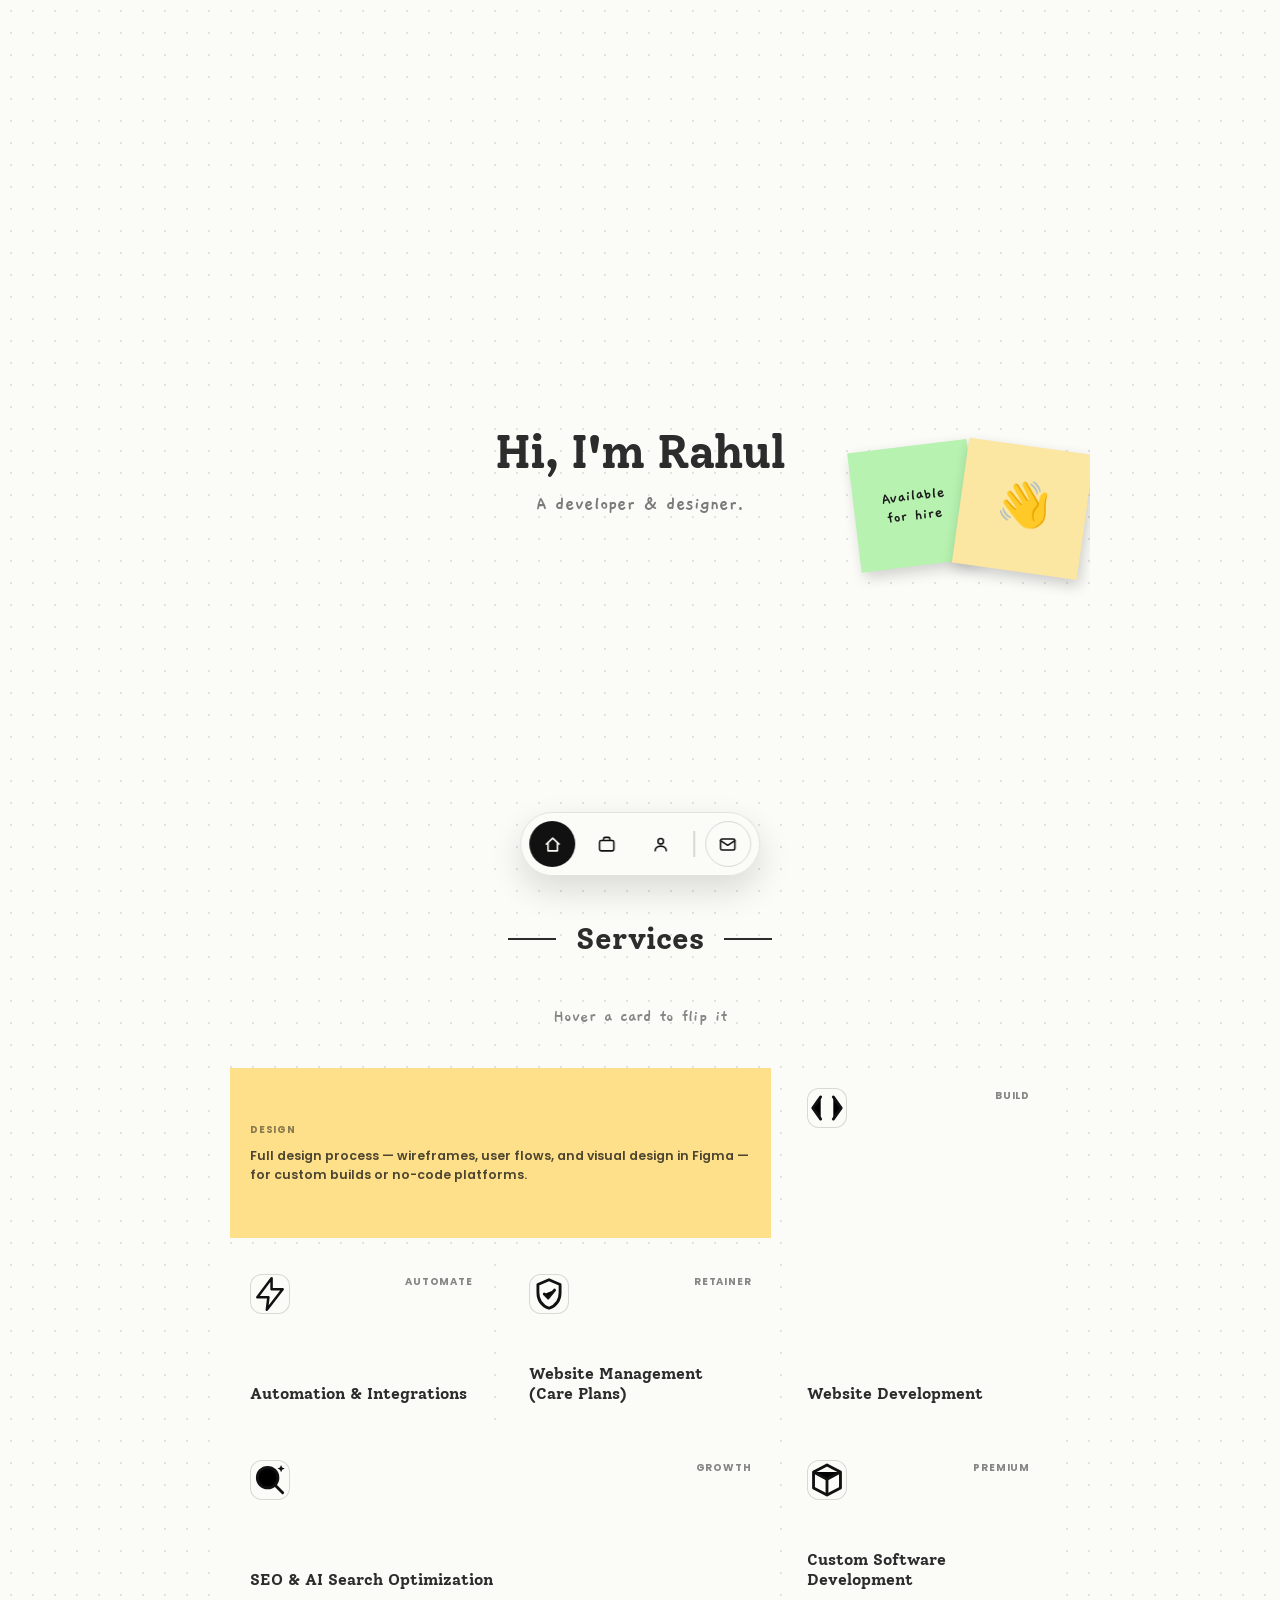
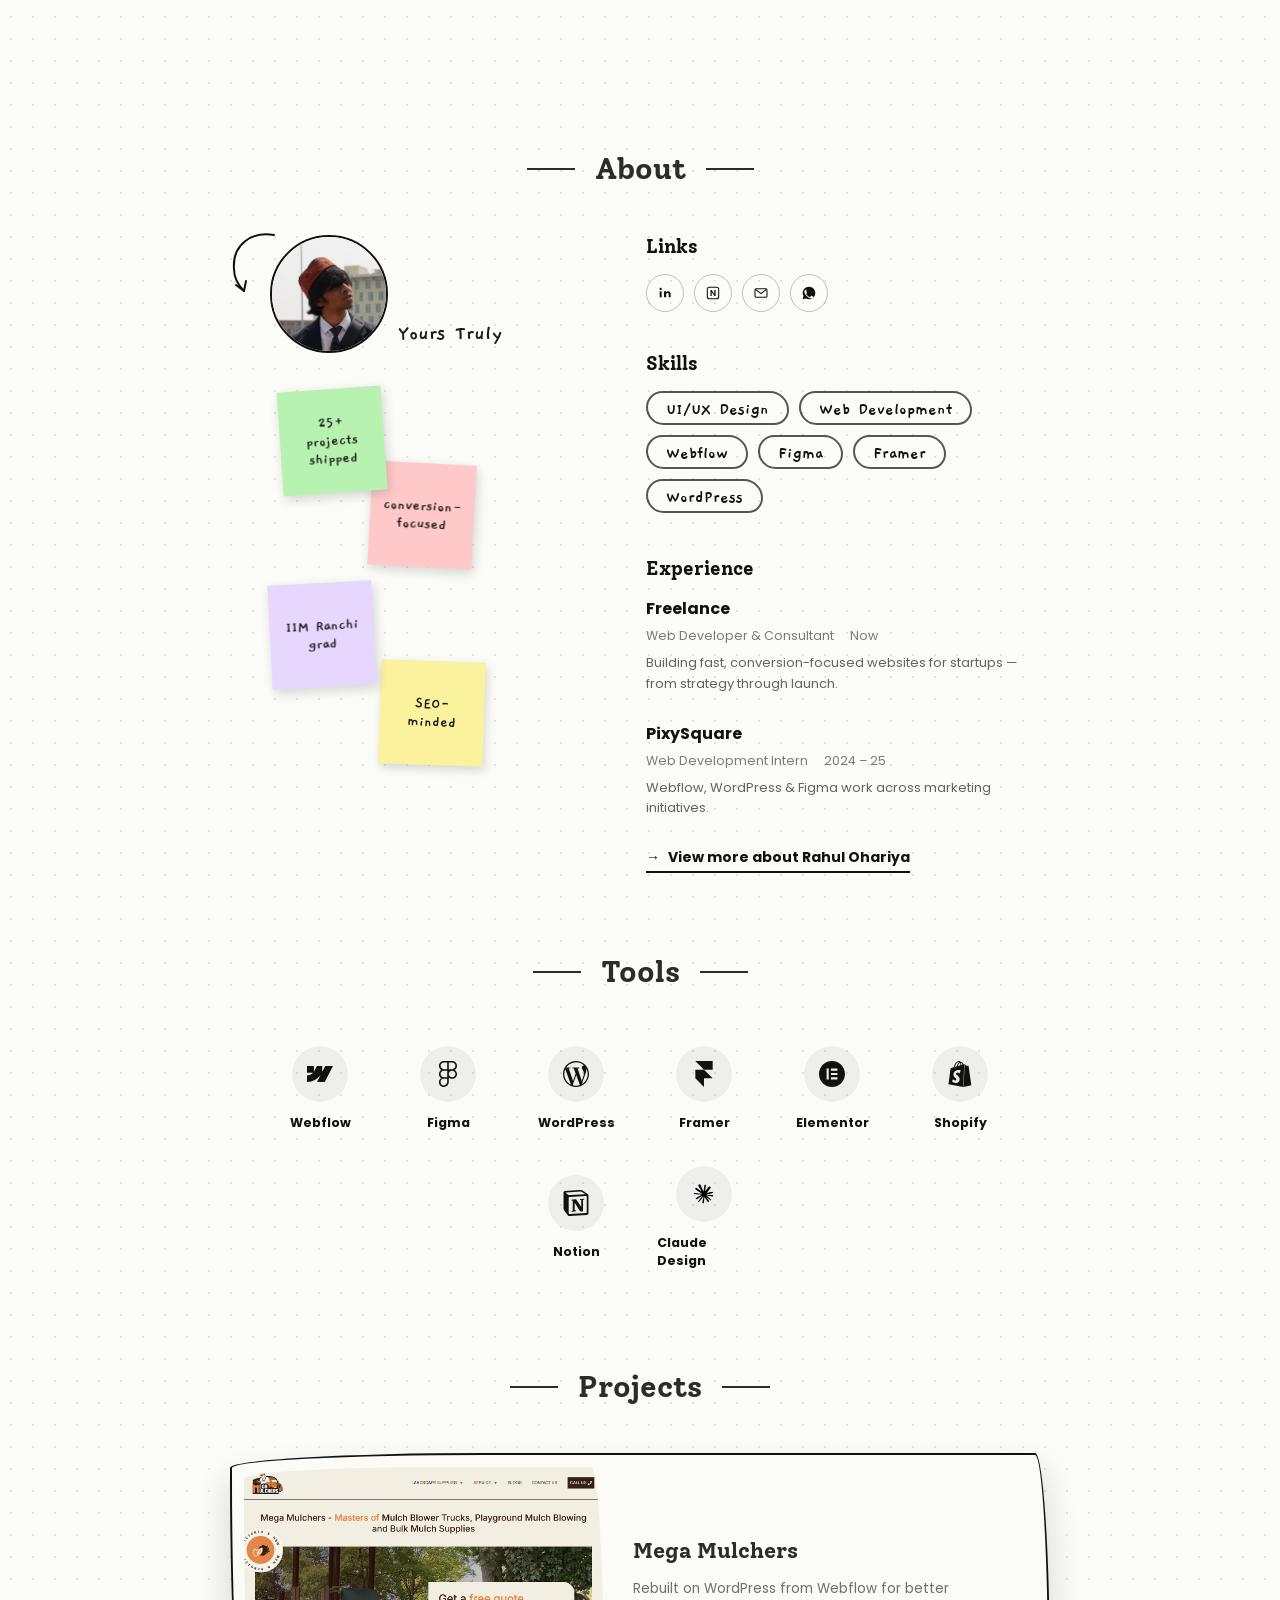
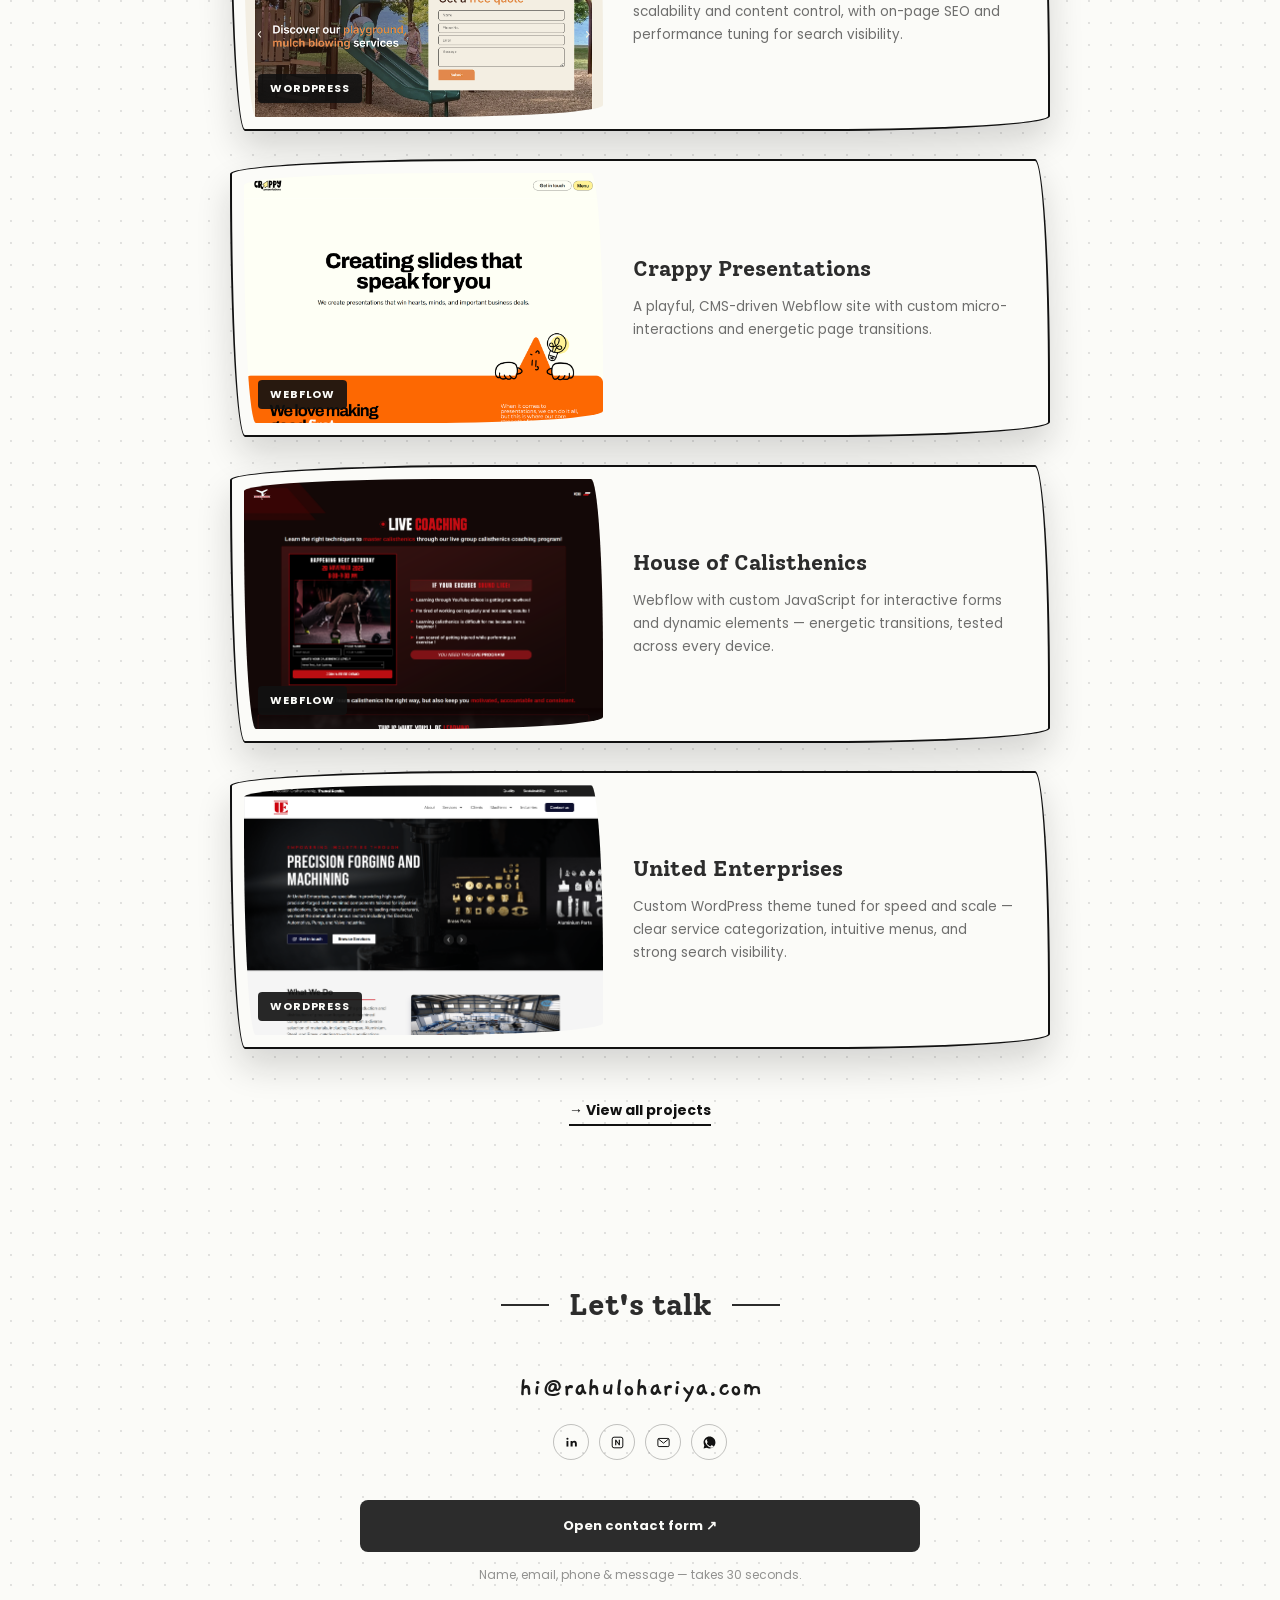
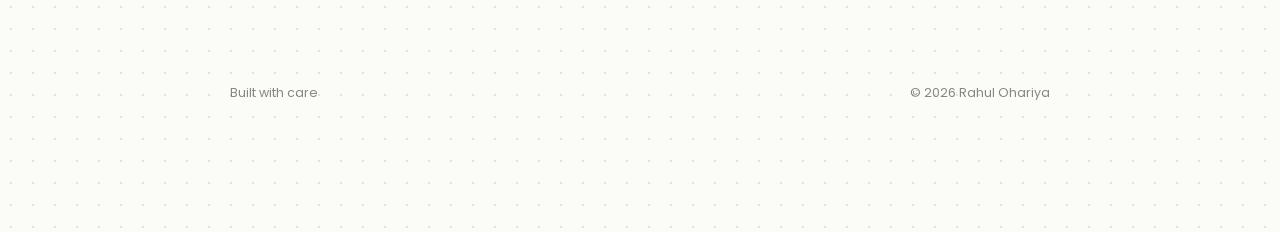
==== commit e97717cc: "Apply latest handoff update: Services flip-cards, hamburger nav, sticky project stacking, live proje" ====
--- a/index.html
+++ b/index.html
@@ -22,7 +22,7 @@
 <link rel="icon" type="image/png" href="images/logo.png">
 <link rel="preconnect" href="https://fonts.googleapis.com">
 <link rel="preconnect" href="https://fonts.gstatic.com" crossorigin>
-<link href="https://fonts.googleapis.com/css2?family=Space+Mono:wght@400;700&family=Caveat:wght@500;600;700&family=Gochi+Hand&display=swap" rel="stylesheet">
+<link href="https://fonts.googleapis.com/css2?family=Solway:wght@400;700&family=Poppins:wght@400;500;600;700&family=Gaegu:wght@400;700&family=Caveat:wght@500;600;700&display=swap" rel="stylesheet">
 <link rel="stylesheet" href="css/style.css">
 <script type="application/ld+json">
 {
@@ -50,7 +50,7 @@
   <!-- HERO -->
   <section class="hero pad-x">
     <h1>Hi, I'm Rahul</h1>
-    <p class="hero-sub">A web developer &amp; designer.</p>
+    <p class="hero-sub">A developer &amp; designer.</p>
 
     <div class="hero-notes">
       <div class="hero-note" style="--r:-7deg; background:#b7f2b0;">
@@ -58,6 +58,217 @@
       </div>
       <div class="hero-note hero-note-wave">
         <span>👋</span>
+      </div>
+    </div>
+  </section>
+
+  <!-- SERVICES -->
+  <section class="services-section pad-x">
+    <div class="section-heading"><span class="line"></span><h2>Services</h2><span class="line"></span></div>
+    <p class="services-lede">Hover a card to flip it</p>
+
+    <div class="services-grid">
+      <div class="service-card" style="grid-column:span 2; grid-row:span 1;">
+        <div class="service-card-inner">
+          <div class="service-face service-face--front">
+            <div style="display:flex; align-items:flex-start; justify-content:space-between; gap:8px;">
+              <span class="service-icon"><svg viewBox="0 0 24 24" width="100%" height="100%"><path d="M15.5 3.5L20.5 8.5L9 20H4V15L15.5 3.5Z" stroke="#111" stroke-width="1.8" stroke-linejoin="round" fill="none"/><path d="M13 6L18 11" stroke="#111" stroke-width="1.8" stroke-linecap="round"/></svg></span>
+              <span class="service-tag">DESIGN</span>
+            </div>
+            <h3 class="service-title">Website Design &amp; UI/UX</h3>
+          </div>
+          <div class="service-face service-face--back" style="background:#ffe08a;">
+            <span class="service-tag">DESIGN</span>
+            <p class="service-desc">Full design process — wireframes, user flows, and visual design in Figma — for custom builds or no-code platforms.</p>
+          </div>
+        </div>
+      </div>
+      <div class="service-card" style="grid-column:span 1; grid-row:span 2;">
+        <div class="service-card-inner">
+          <div class="service-face service-face--front">
+            <div style="display:flex; align-items:flex-start; justify-content:space-between; gap:8px;">
+              <span class="service-icon"><svg viewBox="0 0 24 24" width="100%" height="100%"><path d="M8 5L3 12L8 19" stroke="#111" stroke-width="1.8" stroke-linecap="round" stroke-linejoin="round"/><path d="M16 5L21 12L16 19" stroke="#111" stroke-width="1.8" stroke-linecap="round" stroke-linejoin="round"/></svg></span>
+              <span class="service-tag">BUILD</span>
+            </div>
+            <h3 class="service-title">Website Development</h3>
+          </div>
+          <div class="service-face service-face--back" style="background:#b7d9f2;">
+            <span class="service-tag">BUILD</span>
+            <p class="service-desc">Webflow, Framer, WordPress, or fully custom code, depending on the project.</p>
+          </div>
+        </div>
+      </div>
+      <div class="service-card" style="grid-column:span 1; grid-row:span 1;">
+        <div class="service-card-inner">
+          <div class="service-face service-face--front">
+            <div style="display:flex; align-items:flex-start; justify-content:space-between; gap:8px;">
+              <span class="service-icon"><svg viewBox="0 0 24 24" width="100%" height="100%"><path d="M13 2L4 14H11L10 22L20 9H13L13 2Z" stroke="#111" stroke-width="1.6" stroke-linejoin="round" fill="none"/></svg></span>
+              <span class="service-tag">AUTOMATE</span>
+            </div>
+            <h3 class="service-title">Automation &amp; Integrations</h3>
+          </div>
+          <div class="service-face service-face--back" style="background:#b7f2b0;">
+            <span class="service-tag">AUTOMATE</span>
+            <p class="service-desc">Form submissions triggering emails, CRM entries, notifications, and more — connected and running on autopilot.</p>
+          </div>
+        </div>
+      </div>
+      <div class="service-card" style="grid-column:span 1; grid-row:span 1;">
+        <div class="service-card-inner">
+          <div class="service-face service-face--front">
+            <div style="display:flex; align-items:flex-start; justify-content:space-between; gap:8px;">
+              <span class="service-icon"><svg viewBox="0 0 24 24" width="100%" height="100%"><path d="M12 3L19 6V11C19 16 16 19.5 12 21C8 19.5 5 16 5 11V6L12 3Z" stroke="#111" stroke-width="1.8" stroke-linejoin="round" fill="none"/><path d="M9 12L11.5 14.5L15.5 9.5" stroke="#111" stroke-width="1.8" stroke-linecap="round" stroke-linejoin="round"/></svg></span>
+              <span class="service-tag">RETAINER</span>
+            </div>
+            <h3 class="service-title">Website Management (Care Plans)</h3>
+          </div>
+          <div class="service-face service-face--back" style="background:#f2b7df;">
+            <span class="service-tag">RETAINER</span>
+            <p class="service-desc">Ongoing updates, monitoring, backups, and support after launch — a retainer, not a one-off build.</p>
+          </div>
+        </div>
+      </div>
+      <div class="service-card" style="grid-column:span 2; grid-row:span 1;">
+        <div class="service-card-inner">
+          <div class="service-face service-face--front">
+            <div style="display:flex; align-items:flex-start; justify-content:space-between; gap:8px;">
+              <span class="service-icon"><svg viewBox="0 0 24 24" width="100%" height="100%"><circle cx="10.5" cy="10.5" r="6.5" stroke="#111" stroke-width="1.8"/><path d="M15.3 15.3L20 20" stroke="#111" stroke-width="1.8" stroke-linecap="round"/><path d="M19 2.5L19.7 4.1L21.3 4.8L19.7 5.5L19 7.1L18.3 5.5L16.7 4.8L18.3 4.1L19 2.5Z" fill="#111"/></svg></span>
+              <span class="service-tag">GROWTH</span>
+            </div>
+            <h3 class="service-title">SEO &amp; AI Search Optimization</h3>
+          </div>
+          <div class="service-face service-face--back" style="background:#ffc9c9;">
+            <span class="service-tag">GROWTH</span>
+            <p class="service-desc">Classic SEO plus visibility in ChatGPT, Perplexity, and Google AI Overviews — showing up in AI answers, not just search rankings.</p>
+          </div>
+        </div>
+      </div>
+      <div class="service-card" style="grid-column:span 1; grid-row:span 1;">
+        <div class="service-card-inner">
+          <div class="service-face service-face--front">
+            <div style="display:flex; align-items:flex-start; justify-content:space-between; gap:8px;">
+              <span class="service-icon"><svg viewBox="0 0 24 24" width="100%" height="100%"><path d="M12 2.5L20.5 7V17L12 21.5L3.5 17V7L12 2.5Z" stroke="#111" stroke-width="1.8" stroke-linejoin="round" fill="none"/><path d="M3.5 7L12 11.5L20.5 7" stroke="#111" stroke-width="1.8" stroke-linejoin="round"/><path d="M12 11.5V21.5" stroke="#111" stroke-width="1.8"/></svg></span>
+              <span class="service-tag">PREMIUM</span>
+            </div>
+            <h3 class="service-title">Custom Software Development</h3>
+          </div>
+          <div class="service-face service-face--back" style="background:#e6d7ff;">
+            <span class="service-tag">PREMIUM</span>
+            <p class="service-desc">Booking systems, internal dashboards, member portals — real tools for the business, not a marketing site.</p>
+          </div>
+        </div>
+      </div>
+    </div>
+
+    <!-- mobile: cards slide in from alternating sides as you scroll -->
+    <div class="services-scroller">
+      <div class="service-slide" data-side="left">
+        <div class="service-card-inner">
+          <div class="service-face service-face--front">
+            <div style="display:flex; align-items:flex-start; justify-content:space-between; gap:8px;">
+              <span class="service-icon"><svg viewBox="0 0 24 24" width="100%" height="100%"><path d="M15.5 3.5L20.5 8.5L9 20H4V15L15.5 3.5Z" stroke="#111" stroke-width="1.8" stroke-linejoin="round" fill="none"/><path d="M13 6L18 11" stroke="#111" stroke-width="1.8" stroke-linecap="round"/></svg></span>
+              <span class="service-tag">DESIGN</span>
+            </div>
+            <div>
+              <h3 class="service-title">Website Design &amp; UI/UX</h3>
+              <span class="tap-hint">Tap to flip →</span>
+            </div>
+          </div>
+          <div class="service-face service-face--back" style="background:#ffe08a;">
+            <span class="service-tag">DESIGN</span>
+            <p class="service-desc">Full design process — wireframes, user flows, and visual design in Figma — for custom builds or no-code platforms.</p>
+          </div>
+        </div>
+      </div>
+      <div class="service-slide" data-side="right">
+        <div class="service-card-inner">
+          <div class="service-face service-face--front">
+            <div style="display:flex; align-items:flex-start; justify-content:space-between; gap:8px;">
+              <span class="service-icon"><svg viewBox="0 0 24 24" width="100%" height="100%"><path d="M8 5L3 12L8 19" stroke="#111" stroke-width="1.8" stroke-linecap="round" stroke-linejoin="round"/><path d="M16 5L21 12L16 19" stroke="#111" stroke-width="1.8" stroke-linecap="round" stroke-linejoin="round"/></svg></span>
+              <span class="service-tag">BUILD</span>
+            </div>
+            <div>
+              <h3 class="service-title">Website Development</h3>
+              <span class="tap-hint">Tap to flip →</span>
+            </div>
+          </div>
+          <div class="service-face service-face--back" style="background:#b7d9f2;">
+            <span class="service-tag">BUILD</span>
+            <p class="service-desc">Webflow, Framer, WordPress, or fully custom code, depending on the project.</p>
+          </div>
+        </div>
+      </div>
+      <div class="service-slide" data-side="left">
+        <div class="service-card-inner">
+          <div class="service-face service-face--front">
+            <div style="display:flex; align-items:flex-start; justify-content:space-between; gap:8px;">
+              <span class="service-icon"><svg viewBox="0 0 24 24" width="100%" height="100%"><path d="M13 2L4 14H11L10 22L20 9H13L13 2Z" stroke="#111" stroke-width="1.6" stroke-linejoin="round" fill="none"/></svg></span>
+              <span class="service-tag">AUTOMATE</span>
+            </div>
+            <div>
+              <h3 class="service-title">Automation &amp; Integrations</h3>
+              <span class="tap-hint">Tap to flip →</span>
+            </div>
+          </div>
+          <div class="service-face service-face--back" style="background:#b7f2b0;">
+            <span class="service-tag">AUTOMATE</span>
+            <p class="service-desc">Form submissions triggering emails, CRM entries, notifications, and more — connected and running on autopilot.</p>
+          </div>
+        </div>
+      </div>
+      <div class="service-slide" data-side="right">
+        <div class="service-card-inner">
+          <div class="service-face service-face--front">
+            <div style="display:flex; align-items:flex-start; justify-content:space-between; gap:8px;">
+              <span class="service-icon"><svg viewBox="0 0 24 24" width="100%" height="100%"><path d="M12 3L19 6V11C19 16 16 19.5 12 21C8 19.5 5 16 5 11V6L12 3Z" stroke="#111" stroke-width="1.8" stroke-linejoin="round" fill="none"/><path d="M9 12L11.5 14.5L15.5 9.5" stroke="#111" stroke-width="1.8" stroke-linecap="round" stroke-linejoin="round"/></svg></span>
+              <span class="service-tag">RETAINER</span>
+            </div>
+            <div>
+              <h3 class="service-title">Website Management (Care Plans)</h3>
+              <span class="tap-hint">Tap to flip →</span>
+            </div>
+          </div>
+          <div class="service-face service-face--back" style="background:#f2b7df;">
+            <span class="service-tag">RETAINER</span>
+            <p class="service-desc">Ongoing updates, monitoring, backups, and support after launch — a retainer, not a one-off build.</p>
+          </div>
+        </div>
+      </div>
+      <div class="service-slide" data-side="left">
+        <div class="service-card-inner">
+          <div class="service-face service-face--front">
+            <div style="display:flex; align-items:flex-start; justify-content:space-between; gap:8px;">
+              <span class="service-icon"><svg viewBox="0 0 24 24" width="100%" height="100%"><circle cx="10.5" cy="10.5" r="6.5" stroke="#111" stroke-width="1.8"/><path d="M15.3 15.3L20 20" stroke="#111" stroke-width="1.8" stroke-linecap="round"/><path d="M19 2.5L19.7 4.1L21.3 4.8L19.7 5.5L19 7.1L18.3 5.5L16.7 4.8L18.3 4.1L19 2.5Z" fill="#111"/></svg></span>
+              <span class="service-tag">GROWTH</span>
+            </div>
+            <div>
+              <h3 class="service-title">SEO &amp; AI Search Optimization</h3>
+              <span class="tap-hint">Tap to flip →</span>
+            </div>
+          </div>
+          <div class="service-face service-face--back" style="background:#ffc9c9;">
+            <span class="service-tag">GROWTH</span>
+            <p class="service-desc">Classic SEO plus visibility in ChatGPT, Perplexity, and Google AI Overviews — showing up in AI answers, not just search rankings.</p>
+          </div>
+        </div>
+      </div>
+      <div class="service-slide" data-side="right">
+        <div class="service-card-inner">
+          <div class="service-face service-face--front">
+            <div style="display:flex; align-items:flex-start; justify-content:space-between; gap:8px;">
+              <span class="service-icon"><svg viewBox="0 0 24 24" width="100%" height="100%"><path d="M12 2.5L20.5 7V17L12 21.5L3.5 17V7L12 2.5Z" stroke="#111" stroke-width="1.8" stroke-linejoin="round" fill="none"/><path d="M3.5 7L12 11.5L20.5 7" stroke="#111" stroke-width="1.8" stroke-linejoin="round"/><path d="M12 11.5V21.5" stroke="#111" stroke-width="1.8"/></svg></span>
+              <span class="service-tag">PREMIUM</span>
+            </div>
+            <div>
+              <h3 class="service-title">Custom Software Development</h3>
+              <span class="tap-hint">Tap to flip →</span>
+            </div>
+          </div>
+          <div class="service-face service-face--back" style="background:#e6d7ff;">
+            <span class="service-tag">PREMIUM</span>
+            <p class="service-desc">Booking systems, internal dashboards, member portals — real tools for the business, not a marketing site.</p>
+          </div>
+        </div>
       </div>
     </div>
   </section>
@@ -79,11 +290,11 @@
           <span class="portrait-caption">Yours Truly</span>
         </div>
 
-        <div class="notes-grid">
-          <div class="note" style="--r:-4deg; --dur:4.2s; --delay:0s; background:#b7f2b0;"><span>25+ projects shipped</span></div>
-          <div class="note" style="--r:3deg; --dur:3.7s; --delay:0.4s; background:#ffc9c9;"><span>conversion-focused</span></div>
-          <div class="note" style="--r:-3deg; --dur:4.1s; --delay:0.15s; background:#e6d7ff;"><span>IIM Ranchi grad</span></div>
-          <div class="note" style="--r:2deg; --dur:3.6s; --delay:0.5s; background:#fbf29e;"><span>SEO-minded</span></div>
+        <div class="note-stack">
+          <div class="note" style="--r:-4deg; --dur:4.2s; --delay:0s; --z:4; background:#b7f2b0; margin-left:0px; margin-top:0px;"><span>25+ projects shipped</span></div>
+          <div class="note" style="--r:3deg; --dur:3.7s; --delay:0.4s; --z:3; background:#ffc9c9; margin-left:90px; margin-top:-30px;"><span>conversion-focused</span></div>
+          <div class="note" style="--r:-3deg; --dur:4.1s; --delay:0.15s; --z:2; background:#e6d7ff; margin-left:-10px; margin-top:16px;"><span>IIM Ranchi grad</span></div>
+          <div class="note" style="--r:2deg; --dur:3.6s; --delay:0.5s; --z:1; background:#fbf29e; margin-left:100px; margin-top:-26px;"><span>SEO-minded</span></div>
         </div>
       </div>
 
@@ -129,8 +340,8 @@
           </div>
         </div>
 
-        <a class="resume-link" href="/resume.pdf" target="_blank" rel="noopener noreferrer">
-          <span>↓</span> Download Resume
+        <a class="more-link" href="/about">
+          <span>→</span> View more about Rahul Ohariya
         </a>
       </div>
     </div>
@@ -140,36 +351,36 @@
   <section class="tools-section pad-x">
     <div class="section-heading"><span class="line"></span><h2>Tools</h2><span class="line"></span></div>
     <div class="tools-grid">
-      <div class="tool-card hd-border">
-        <svg viewBox="0 0 24 24" width="30" height="30"><path d="m24 4.515-7.658 14.97H9.149l3.205-6.204h-.144C9.566 16.713 5.621 18.973 0 19.485v-6.118s3.596-.213 5.71-2.435H0V4.515h6.417v5.278l.144-.001 2.622-5.277h4.854v5.244h.144l2.72-5.244H24Z" fill="currentColor"/></svg>
+      <div class="tool-card">
+        <span class="tool-icon-circle"><svg viewBox="0 0 24 24" width="26" height="26"><path d="m24 4.515-7.658 14.97H9.149l3.205-6.204h-.144C9.566 16.713 5.621 18.973 0 19.485v-6.118s3.596-.213 5.71-2.435H0V4.515h6.417v5.278l.144-.001 2.622-5.277h4.854v5.244h.144l2.72-5.244H24Z" fill="currentColor"/></svg></span>
         <span class="tool-name">Webflow</span>
       </div>
-      <div class="tool-card hd-border">
-        <svg viewBox="0 0 24 24" width="30" height="30"><path d="M15.852 8.981h-4.588V0h4.588c2.476 0 4.49 2.014 4.49 4.49s-2.014 4.491-4.49 4.491zM12.735 7.51h3.117c1.665 0 3.019-1.355 3.019-3.019s-1.355-3.019-3.019-3.019h-3.117V7.51zm0 1.471H8.148c-2.476 0-4.49-2.014-4.49-4.49S5.672 0 8.148 0h4.588v8.981zm-4.587-7.51c-1.665 0-3.019 1.355-3.019 3.019s1.354 3.02 3.019 3.02h3.117V1.471H8.148zm4.587 15.019H8.148c-2.476 0-4.49-2.014-4.49-4.49s2.014-4.49 4.49-4.49h4.588v8.98zM8.148 8.981c-1.665 0-3.019 1.355-3.019 3.019s1.355 3.019 3.019 3.019h3.117V8.981H8.148zM8.172 24c-2.489 0-4.515-2.014-4.515-4.49s2.014-4.49 4.49-4.49h4.588v4.441c0 2.503-2.047 4.539-4.563 4.539zm-.024-7.51a3.023 3.023 0 0 0-3.019 3.019c0 1.665 1.365 3.019 3.044 3.019 1.705 0 3.093-1.376 3.093-3.068v-2.97H8.148zm7.704 0h-.098c-2.476 0-4.49-2.014-4.49-4.49s2.014-4.49 4.49-4.49h.098c2.476 0 4.49 2.014 4.49 4.49s-2.014 4.49-4.49 4.49zm-.097-7.509c-1.665 0-3.019 1.355-3.019 3.019s1.355 3.019 3.019 3.019h.098c1.665 0 3.019-1.355 3.019-3.019s-1.355-3.019-3.019-3.019h-.098z" fill="currentColor"/></svg>
+      <div class="tool-card">
+        <span class="tool-icon-circle"><svg viewBox="0 0 24 24" width="26" height="26"><path d="M15.852 8.981h-4.588V0h4.588c2.476 0 4.49 2.014 4.49 4.49s-2.014 4.491-4.49 4.491zM12.735 7.51h3.117c1.665 0 3.019-1.355 3.019-3.019s-1.355-3.019-3.019-3.019h-3.117V7.51zm0 1.471H8.148c-2.476 0-4.49-2.014-4.49-4.49S5.672 0 8.148 0h4.588v8.981zm-4.587-7.51c-1.665 0-3.019 1.355-3.019 3.019s1.354 3.02 3.019 3.02h3.117V1.471H8.148zm4.587 15.019H8.148c-2.476 0-4.49-2.014-4.49-4.49s2.014-4.49 4.49-4.49h4.588v8.98zM8.148 8.981c-1.665 0-3.019 1.355-3.019 3.019s1.355 3.019 3.019 3.019h3.117V8.981H8.148zM8.172 24c-2.489 0-4.515-2.014-4.515-4.49s2.014-4.49 4.49-4.49h4.588v4.441c0 2.503-2.047 4.539-4.563 4.539zm-.024-7.51a3.023 3.023 0 0 0-3.019 3.019c0 1.665 1.365 3.019 3.044 3.019 1.705 0 3.093-1.376 3.093-3.068v-2.97H8.148zm7.704 0h-.098c-2.476 0-4.49-2.014-4.49-4.49s2.014-4.49 4.49-4.49h.098c2.476 0 4.49 2.014 4.49 4.49s-2.014 4.49-4.49 4.49zm-.097-7.509c-1.665 0-3.019 1.355-3.019 3.019s1.355 3.019 3.019 3.019h.098c1.665 0 3.019-1.355 3.019-3.019s-1.355-3.019-3.019-3.019h-.098z" fill="currentColor"/></svg></span>
         <span class="tool-name">Figma</span>
       </div>
-      <div class="tool-card hd-border">
-        <svg viewBox="0 0 24 24" width="30" height="30"><path d="M21.469 6.825c.84 1.537 1.318 3.3 1.318 5.175 0 3.979-2.156 7.456-5.363 9.325l3.295-9.527c.615-1.54.82-2.771.82-3.864 0-.405-.026-.78-.07-1.11m-7.981.105c.647-.03 1.232-.105 1.232-.105.582-.075.514-.93-.067-.899 0 0-1.755.135-2.88.135-1.064 0-2.85-.15-2.85-.15-.585-.03-.661.855-.075.885 0 0 .54.061 1.125.09l1.68 4.605-2.37 7.08L5.354 6.9c.649-.03 1.234-.1 1.234-.1.585-.075.516-.93-.065-.896 0 0-1.746.138-2.874.138-.2 0-.438-.008-.69-.015C4.911 3.15 8.235 1.215 12 1.215c2.809 0 5.365 1.072 7.286 2.833-.046-.003-.091-.009-.141-.009-1.06 0-1.812.923-1.812 1.914 0 .89.513 1.643 1.06 2.531.411.72.89 1.643.89 2.977 0 .915-.354 1.994-.821 3.479l-1.075 3.585-3.9-11.61.001.014zM12 22.784c-1.059 0-2.081-.153-3.048-.437l3.237-9.406 3.315 9.087c.024.053.05.101.078.149-1.12.393-2.325.609-3.582.609M1.211 12c0-1.564.336-3.05.935-4.39L7.29 21.709C3.694 19.96 1.212 16.271 1.211 12M12 0C5.385 0 0 5.385 0 12s5.385 12 12 12 12-5.385 12-12S18.615 0 12 0" fill="currentColor"/></svg>
+      <div class="tool-card">
+        <span class="tool-icon-circle"><svg viewBox="0 0 24 24" width="26" height="26"><path d="M21.469 6.825c.84 1.537 1.318 3.3 1.318 5.175 0 3.979-2.156 7.456-5.363 9.325l3.295-9.527c.615-1.54.82-2.771.82-3.864 0-.405-.026-.78-.07-1.11m-7.981.105c.647-.03 1.232-.105 1.232-.105.582-.075.514-.93-.067-.899 0 0-1.755.135-2.88.135-1.064 0-2.85-.15-2.85-.15-.585-.03-.661.855-.075.885 0 0 .54.061 1.125.09l1.68 4.605-2.37 7.08L5.354 6.9c.649-.03 1.234-.1 1.234-.1.585-.075.516-.93-.065-.896 0 0-1.746.138-2.874.138-.2 0-.438-.008-.69-.015C4.911 3.15 8.235 1.215 12 1.215c2.809 0 5.365 1.072 7.286 2.833-.046-.003-.091-.009-.141-.009-1.06 0-1.812.923-1.812 1.914 0 .89.513 1.643 1.06 2.531.411.72.89 1.643.89 2.977 0 .915-.354 1.994-.821 3.479l-1.075 3.585-3.9-11.61.001.014zM12 22.784c-1.059 0-2.081-.153-3.048-.437l3.237-9.406 3.315 9.087c.024.053.05.101.078.149-1.12.393-2.325.609-3.582.609M1.211 12c0-1.564.336-3.05.935-4.39L7.29 21.709C3.694 19.96 1.212 16.271 1.211 12M12 0C5.385 0 0 5.385 0 12s5.385 12 12 12 12-5.385 12-12S18.615 0 12 0" fill="currentColor"/></svg></span>
         <span class="tool-name">WordPress</span>
       </div>
-      <div class="tool-card hd-border">
-        <svg viewBox="0 0 24 24" width="30" height="30"><path d="M4 0h16v8h-8zM4 8h8l8 8H4zM4 16h8v8z" fill="currentColor"/></svg>
+      <div class="tool-card">
+        <span class="tool-icon-circle"><svg viewBox="0 0 24 24" width="26" height="26"><path d="M4 0h16v8h-8zM4 8h8l8 8H4zM4 16h8v8z" fill="currentColor"/></svg></span>
         <span class="tool-name">Framer</span>
       </div>
-      <div class="tool-card hd-border">
-        <svg viewBox="0 0 24 24" width="30" height="30"><path d="M12 0C5.372 0 0 5.372 0 12c0 6.626 5.372 12 12 12s12-5.372 12-12c0-6.626-5.372-12-12-12ZM9 17H7V7H9Zm8 0H11V15h6Zm0-4H11V11h6Zm0-4H11V7h6Z" fill="currentColor"/></svg>
+      <div class="tool-card">
+        <span class="tool-icon-circle"><svg viewBox="0 0 24 24" width="26" height="26"><path d="M12 0C5.372 0 0 5.372 0 12c0 6.626 5.372 12 12 12s12-5.372 12-12c0-6.626-5.372-12-12-12ZM9 17H7V7H9Zm8 0H11V15h6Zm0-4H11V11h6Zm0-4H11V7h6Z" fill="currentColor"/></svg></span>
         <span class="tool-name">Elementor</span>
       </div>
-      <div class="tool-card hd-border">
-        <svg viewBox="0 0 24 24" width="30" height="30"><path d="M15.337 23.979l7.216-1.561s-2.604-17.613-2.625-17.73c-.018-.116-.114-.192-.211-.192s-1.929-.136-1.929-.136-1.275-1.274-1.439-1.411c-.045-.037-.075-.057-.121-.074l-.914 21.104h.023zM11.71 11.305s-.81-.424-1.774-.424c-1.447 0-1.504.906-1.504 1.141 0 1.232 3.24 1.715 3.24 4.629 0 2.295-1.44 3.76-3.406 3.76-2.354 0-3.54-1.465-3.54-1.465l.646-2.086s1.245 1.066 2.28 1.066c.675 0 .975-.545.975-.932 0-1.619-2.654-1.694-2.654-4.359-.034-2.237 1.571-4.416 4.827-4.416 1.257 0 1.875.361 1.875.361l-.945 2.715-.02.01zM11.17.83c.136 0 .271.038.405.135-.984.465-2.064 1.639-2.508 3.992-.656.213-1.293.405-1.889.578C7.697 3.75 8.951.84 11.17.84V.83zm1.235 2.949v.135c-.754.232-1.583.484-2.394.736.466-1.777 1.333-2.645 2.085-2.971.193.501.309 1.176.309 2.1zm.539-2.234c.694.074 1.141.867 1.429 1.755-.349.114-.735.231-1.158.366v-.252c0-.752-.096-1.371-.271-1.871v.002zm2.992 1.289c-.02 0-.06.021-.078.021s-.289.075-.714.21c-.423-1.233-1.176-2.37-2.508-2.37h-.115C12.135.209 11.669 0 11.265 0 8.159 0 6.675 3.877 6.21 5.846c-1.194.365-2.063.636-2.16.674-.675.213-.694.232-.772.87-.075.462-1.83 14.063-1.83 14.063L15.009 24l.927-21.166z" fill="currentColor"/></svg>
+      <div class="tool-card">
+        <span class="tool-icon-circle"><svg viewBox="0 0 24 24" width="26" height="26"><path d="M15.337 23.979l7.216-1.561s-2.604-17.613-2.625-17.73c-.018-.116-.114-.192-.211-.192s-1.929-.136-1.929-.136-1.275-1.274-1.439-1.411c-.045-.037-.075-.057-.121-.074l-.914 21.104h.023zM11.71 11.305s-.81-.424-1.774-.424c-1.447 0-1.504.906-1.504 1.141 0 1.232 3.24 1.715 3.24 4.629 0 2.295-1.44 3.76-3.406 3.76-2.354 0-3.54-1.465-3.54-1.465l.646-2.086s1.245 1.066 2.28 1.066c.675 0 .975-.545.975-.932 0-1.619-2.654-1.694-2.654-4.359-.034-2.237 1.571-4.416 4.827-4.416 1.257 0 1.875.361 1.875.361l-.945 2.715-.02.01zM11.17.83c.136 0 .271.038.405.135-.984.465-2.064 1.639-2.508 3.992-.656.213-1.293.405-1.889.578C7.697 3.75 8.951.84 11.17.84V.83zm1.235 2.949v.135c-.754.232-1.583.484-2.394.736.466-1.777 1.333-2.645 2.085-2.971.193.501.309 1.176.309 2.1zm.539-2.234c.694.074 1.141.867 1.429 1.755-.349.114-.735.231-1.158.366v-.252c0-.752-.096-1.371-.271-1.871v.002zm2.992 1.289c-.02 0-.06.021-.078.021s-.289.075-.714.21c-.423-1.233-1.176-2.37-2.508-2.37h-.115C12.135.209 11.669 0 11.265 0 8.159 0 6.675 3.877 6.21 5.846c-1.194.365-2.063.636-2.16.674-.675.213-.694.232-.772.87-.075.462-1.83 14.063-1.83 14.063L15.009 24l.927-21.166z" fill="currentColor"/></svg></span>
         <span class="tool-name">Shopify</span>
       </div>
-      <div class="tool-card hd-border">
-        <svg viewBox="0 0 24 24" width="30" height="30"><path d="M4.459 4.208c.746.606 1.026.56 2.428.466l13.215-.793c.28 0 .047-.28-.046-.326L17.86 1.968c-.42-.326-.981-.7-2.055-.607L3.01 2.295c-.466.046-.56.28-.374.466zm.793 3.08v13.904c0 .747.373 1.027 1.214.98l14.523-.84c.841-.046.935-.56.935-1.167V6.354c0-.606-.233-.933-.748-.887l-15.177.887c-.56.047-.747.327-.747.933zm14.337.745c.093.42 0 .84-.42.888l-.7.14v10.264c-.608.327-1.168.514-1.635.514-.748 0-.935-.234-1.495-.933l-4.577-7.186v6.952L12.21 19s0 .84-1.168.84l-3.222.186c-.093-.186 0-.653.327-.746l.84-.233V9.854L7.822 9.76c-.094-.42.14-1.026.793-1.073l3.456-.233 4.764 7.279v-6.44l-1.215-.139c-.093-.514.28-.887.747-.933zM1.936 1.035l13.31-.98c1.634-.14 2.055-.047 3.082.7l4.249 2.986c.7.513.934.653.934 1.213v16.378c0 1.026-.373 1.634-1.68 1.726l-15.458.934c-.98.047-1.448-.093-1.962-.747l-3.129-4.06c-.56-.747-.793-1.306-.793-1.96V2.667c0-.839.374-1.54 1.447-1.632z" fill="currentColor"/></svg>
+      <div class="tool-card">
+        <span class="tool-icon-circle"><svg viewBox="0 0 24 24" width="26" height="26"><path d="M4.459 4.208c.746.606 1.026.56 2.428.466l13.215-.793c.28 0 .047-.28-.046-.326L17.86 1.968c-.42-.326-.981-.7-2.055-.607L3.01 2.295c-.466.046-.56.28-.374.466zm.793 3.08v13.904c0 .747.373 1.027 1.214.98l14.523-.84c.841-.046.935-.56.935-1.167V6.354c0-.606-.233-.933-.748-.887l-15.177.887c-.56.047-.747.327-.747.933zm14.337.745c.093.42 0 .84-.42.888l-.7.14v10.264c-.608.327-1.168.514-1.635.514-.748 0-.935-.234-1.495-.933l-4.577-7.186v6.952L12.21 19s0 .84-1.168.84l-3.222.186c-.093-.186 0-.653.327-.746l.84-.233V9.854L7.822 9.76c-.094-.42.14-1.026.793-1.073l3.456-.233 4.764 7.279v-6.44l-1.215-.139c-.093-.514.28-.887.747-.933zM1.936 1.035l13.31-.98c1.634-.14 2.055-.047 3.082.7l4.249 2.986c.7.513.934.653.934 1.213v16.378c0 1.026-.373 1.634-1.68 1.726l-15.458.934c-.98.047-1.448-.093-1.962-.747l-3.129-4.06c-.56-.747-.793-1.306-.793-1.96V2.667c0-.839.374-1.54 1.447-1.632z" fill="currentColor"/></svg></span>
         <span class="tool-name">Notion</span>
       </div>
-      <div class="tool-card hd-border">
-        <img src="images/claude-logo.png" alt="Claude Design">
+      <div class="tool-card">
+        <span class="tool-icon-circle"><img src="images/claude-logo.png" alt="Claude Design"></span>
         <span class="tool-name">Claude Design</span>
       </div>
     </div>
@@ -180,28 +391,28 @@
     <div class="section-heading"><span class="line"></span><h2>Projects</h2><span class="line"></span></div>
 
     <div class="project-list">
-      <a href="/projects#mega-mulchers" class="project-card hd-border" style="--tilt:-0.6deg;">
+      <a href="/projects#mega-mulchers" class="project-card hd-border" style="--tilt:0deg; --sticky-top:110px; --z:1;">
         <div class="project-img"><img src="images/mega-mulchers.png" alt="Mega Mulchers"><span class="project-badge">WORDPRESS</span></div>
         <div class="project-text">
           <h3 class="project-title">Mega Mulchers</h3>
           <p class="project-desc">Rebuilt on WordPress from Webflow for better scalability and content control, with on-page SEO and performance tuning for search visibility.</p>
         </div>
       </a>
-      <a href="/projects#crappy-presentations" class="project-card hd-border" style="--tilt:0.6deg;">
+      <a href="/projects#crappy-presentations" class="project-card hd-border" style="--tilt:0deg; --sticky-top:132px; --z:2;">
         <div class="project-img"><img src="images/crappy-presentations.png" alt="Crappy Presentations"><span class="project-badge">WEBFLOW</span></div>
         <div class="project-text">
           <h3 class="project-title">Crappy Presentations</h3>
           <p class="project-desc">A playful, CMS-driven Webflow site with custom micro-interactions and energetic page transitions.</p>
         </div>
       </a>
-      <a href="/projects#house-of-calisthenics" class="project-card hd-border" style="--tilt:-0.6deg;">
+      <a href="/projects#house-of-calisthenics" class="project-card hd-border" style="--tilt:0deg; --sticky-top:154px; --z:3;">
         <div class="project-img"><img src="images/house-of-calisthenics.png" alt="House of Calisthenics"><span class="project-badge">WEBFLOW</span></div>
         <div class="project-text">
           <h3 class="project-title">House of Calisthenics</h3>
           <p class="project-desc">Webflow with custom JavaScript for interactive forms and dynamic elements — energetic transitions, tested across every device.</p>
         </div>
       </a>
-      <a href="/projects#united-enterprises" class="project-card hd-border" style="--tilt:0.6deg;">
+      <a href="/projects#united-enterprises" class="project-card hd-border" style="--tilt:0deg; --sticky-top:176px; --z:4;">
         <div class="project-img"><img src="images/united-enterprises.png" alt="United Enterprises"><span class="project-badge">WORDPRESS</span></div>
         <div class="project-text">
           <h3 class="project-title">United Enterprises</h3>
@@ -251,6 +462,33 @@
 
 </main>
 
+<!-- HAMBURGER (mobile) -->
+<nav class="hamburger-nav">
+  <button class="hamburger-btn" aria-label="Menu" aria-expanded="false">
+    <svg class="icon-menu" width="19" height="19" viewBox="0 0 24 24" fill="none"><path d="M4 7H20M4 12H20M4 17H20" stroke="#111" stroke-width="2.2" stroke-linecap="round"></path></svg>
+    <svg class="icon-close" width="19" height="19" viewBox="0 0 24 24" fill="none"><path d="M5 5L19 19M19 5L5 19" stroke="#111" stroke-width="2.2" stroke-linecap="round"></path></svg>
+  </button>
+  <div class="menu-backdrop"></div>
+  <div class="menu-panel">
+    <a href="/" class="menu-row active">
+      <span class="menu-label">Home</span>
+      <span class="menu-icon"><svg width="24" height="24" viewBox="0 0 24 24" fill="none"><path d="M4 11.5L12 4L20 11.5" stroke="#111" stroke-width="2" stroke-linecap="round" stroke-linejoin="round"></path><path d="M6 10V20H18V10" stroke="#111" stroke-width="2" stroke-linecap="round" stroke-linejoin="round"></path></svg></span>
+    </a>
+    <a href="/projects" class="menu-row">
+      <span class="menu-label">Projects</span>
+      <span class="menu-icon"><svg width="24" height="24" viewBox="0 0 24 24" fill="none"><rect x="3" y="7" width="18" height="13" rx="2" stroke="#111" stroke-width="2"></rect><path d="M8 7V5C8 3.9 8.9 3 10 3H14C15.1 3 16 3.9 16 5V7" stroke="#111" stroke-width="2"></path></svg></span>
+    </a>
+    <a href="/about" class="menu-row">
+      <span class="menu-label">About</span>
+      <span class="menu-icon"><svg width="24" height="24" viewBox="0 0 24 24" fill="none"><circle cx="12" cy="8" r="3.5" stroke="#111" stroke-width="2"></circle><path d="M5 20C5 16.5 8 14 12 14C16 14 19 16.5 19 20" stroke="#111" stroke-width="2" stroke-linecap="round"></path></svg></span>
+    </a>
+    <a href="https://wa.me/+916261559267" target="_blank" rel="noopener noreferrer" class="menu-row">
+      <span class="menu-label">Contact</span>
+      <span class="menu-icon"><svg width="24" height="24" viewBox="0 0 24 24" fill="none"><rect x="3" y="5.5" width="18" height="13" rx="2" stroke="#111" stroke-width="2"></rect><path d="M4 6.5l8 6.5 8-6.5" stroke="#111" stroke-width="2" stroke-linecap="round" stroke-linejoin="round"></path></svg></span>
+    </a>
+  </div>
+</nav>
+
 <!-- DOCK NAV -->
 <nav class="dock-nav">
   <div class="dock-inner">
--- a/css/style.css
+++ b/css/style.css
@@ -8,9 +8,9 @@
   --ink: #111;
   --ink-2: #1c1c1c;
   --ink-3: #2c2c2c;
-  --font-mono: 'Space Mono', monospace;
-  --font-hand: 'Caveat', cursive;
-  --font-marker: 'Gochi Hand', cursive;
+  --font-head: 'Solway', serif;
+  --font-body: 'Poppins', sans-serif;
+  --font-hand: 'Gaegu', cursive;
 }
 
 * { margin: 0; padding: 0; box-sizing: border-box; }
@@ -22,7 +22,7 @@
   background-image: radial-gradient(rgba(17, 17, 17, 0.11) 1.2px, transparent 1.2px);
   background-size: 22px 22px;
   color: var(--ink);
-  font-family: var(--font-mono);
+  font-family: var(--font-body);
   overflow-x: hidden;
   -webkit-font-smoothing: antialiased;
 }
@@ -33,6 +33,10 @@
 
 a { color: inherit; text-decoration: none; }
 a:hover { color: var(--ink); }
+
+input, textarea { font-family: var(--font-body); }
+input::placeholder, textarea::placeholder { color: rgba(17, 17, 17, 0.4); }
+input:focus, textarea:focus { outline: none; border-color: var(--ink); }
 
 /* Accessibility */
 .skip-link {
@@ -47,6 +51,18 @@
   0%, 100% { transform: translateY(0) rotate(var(--r)); }
   50% { transform: translateY(-7px) rotate(calc(var(--r) + 1deg)); }
 }
+@keyframes menuRowIn {
+  from { opacity: 0; transform: translateX(26px); }
+  to { opacity: 1; transform: translateX(0); }
+}
+@keyframes menuBackdropIn {
+  from { opacity: 0; }
+  to { opacity: 1; }
+}
+@keyframes cardStackIn {
+  from { opacity: 0; transform: translateY(60px) scale(0.94); }
+  to { opacity: 1; transform: translateY(0) scale(1); }
+}
 
 .hd-border { border: 2px solid var(--ink); border-radius: 255px 15px 225px 15px / 15px 225px 15px 255px; }
 
@@ -60,7 +76,7 @@
 }
 .section-heading .line { width: 48px; height: 2px; background: var(--ink-3); }
 .section-heading h1, .section-heading h2 {
-  font-family: var(--font-mono); font-weight: 700;
+  font-family: var(--font-head); font-weight: 700;
   color: var(--ink-3); margin: 0;
 }
 .section-heading h1 { font-size: clamp(28px, 4vw, 40px); }
@@ -80,17 +96,21 @@
 .hero {
   position: relative;
   max-width: 900px; margin: 0 auto;
-  min-height: 92vh;
+  min-height: 100vh; min-height: 100svh;
   display: flex; flex-direction: column; align-items: center; justify-content: center;
   text-align: center;
   padding: 80px 40px 40px;
+  overflow: hidden;
 }
 .hero h1 {
-  font-family: var(--font-mono); font-weight: 700;
+  font-family: var(--font-head); font-weight: 700;
   font-size: clamp(30px, 5vw, 46px); letter-spacing: -0.02em;
   color: var(--ink-3); margin: 0 0 12px;
 }
-.hero .hero-sub { font-size: clamp(13px, 1.5vw, 15px); color: rgba(17, 17, 17, 0.5); margin: 0; }
+.hero .hero-sub {
+  font-family: var(--font-hand); font-weight: 700;
+  font-size: clamp(17px, 2vw, 20px); color: rgba(17, 17, 17, 0.55); margin: 0;
+}
 
 .hero-notes {
   position: absolute; top: 50%; right: 2%; transform: translateY(-30%);
@@ -122,12 +142,64 @@
 .hero-note-wave:hover { transform: scale(1.1) rotate(8deg); }
 .hero-note-wave span { font-size: 44px; transform: rotate(-8deg); }
 
+/* ============ Services ============ */
+.services-section { max-width: 900px; margin: 0 auto; padding: 20px 40px 80px; overflow: hidden; }
+.services-lede {
+  font-family: var(--font-hand); font-weight: 700; font-size: 18px;
+  color: rgba(17, 17, 17, 0.5); text-align: center; margin: 0 0 40px;
+}
+.services-grid {
+  display: grid; grid-template-columns: repeat(3, 1fr); grid-auto-rows: 170px;
+  gap: 16px; width: 100%; box-sizing: border-box;
+}
+.service-card { min-width: 0; min-height: 0; perspective: 1200px; cursor: pointer; }
+.service-card-inner {
+  position: relative; width: 100%; height: 100%;
+  transition: transform 0.6s cubic-bezier(0.4, 0.2, 0.2, 1);
+  transform-style: preserve-3d;
+}
+.service-card.flipped .service-card-inner,
+.service-slide.flipped .service-card-inner { transform: rotateY(180deg); }
+.service-face {
+  position: absolute; inset: 0; backface-visibility: hidden;
+  padding: 20px; box-sizing: border-box;
+}
+.service-face--front { background: var(--bg); display: flex; flex-direction: column; justify-content: space-between; }
+.service-face--back { transform: rotateY(180deg); display: flex; flex-direction: column; justify-content: center; gap: 8px; overflow: hidden; }
+.service-icon {
+  display: flex; align-items: center; justify-content: center;
+  width: 40px; height: 40px; border-radius: 12px;
+  background: var(--bg); border: 1.5px solid rgba(17, 17, 17, 0.15); flex-shrink: 0;
+}
+.service-icon svg { width: 100%; height: 100%; }
+.service-tag {
+  font-family: var(--font-body); font-weight: 700; font-size: 10px;
+  letter-spacing: 0.08em; color: rgba(17, 17, 17, 0.5); white-space: nowrap;
+}
+.service-title { font-family: var(--font-head); font-weight: 700; font-size: 16px; color: var(--ink-3); margin: 0; line-height: 1.25; }
+.service-desc { font-size: 12.5px; line-height: 1.55; color: rgba(17, 17, 17, 0.75); margin: 0; font-weight: 600; }
+
+/* mobile: cards slide in from alternating sides as you scroll */
+.services-scroller { display: none; flex-direction: column; gap: 18px; }
+.service-slide {
+  opacity: 0; perspective: 1200px; cursor: pointer; height: 200px;
+  transition: transform 0.7s cubic-bezier(0.16, 1, 0.3, 1), opacity 0.7s ease;
+}
+.service-slide[data-side="left"] { transform: translateX(-60px); }
+.service-slide[data-side="right"] { transform: translateX(60px); }
+.service-slide.in-view { opacity: 1; transform: translateX(0); }
+.service-slide .service-face { padding: 22px; }
+.service-slide .service-icon { width: 44px; height: 44px; border-radius: 13px; }
+.service-slide .service-tag { font-size: 10.5px; }
+.service-slide .service-title { font-size: 19px; margin: 0 0 6px; }
+.service-slide .tap-hint { font-family: var(--font-hand); font-weight: 700; font-size: 14px; color: rgba(17, 17, 17, 0.4); }
+.service-slide .service-desc { font-size: 14px; line-height: 1.6; }
+
 /* ============ About / profile section ============ */
 .about-block { max-width: 900px; margin: 0 auto; padding: 60px 40px; }
 .about-columns {
   display: grid; grid-template-columns: 360px 1fr; gap: 56px; align-items: start;
 }
-.about-left {}
 .portrait-wrap { position: relative; width: 150px; margin: 0 0 8px 40px; }
 .portrait-arrow { position: absolute; left: -46px; top: -6px; width: 56px; height: 70px; pointer-events: none; }
 .portrait-circle {
@@ -144,7 +216,8 @@
   font-family: var(--font-hand); font-weight: 700; font-size: 22px; color: var(--ink-2); white-space: nowrap;
 }
 
-.notes-grid { display: flex; flex-wrap: wrap; gap: 14px 10px; max-width: 320px; margin-top: 36px; }
+.notes-grid { display: flex; flex-wrap: wrap; justify-content: center; gap: 14px 10px; max-width: 320px; margin: 36px auto 0; }
+.note-stack { display: flex; flex-direction: column; align-items: flex-start; width: 260px; margin: 36px auto 0; }
 .note {
   width: 104px; height: 104px;
   box-shadow: 2px 4px 10px rgba(17, 17, 17, 0.16);
@@ -154,12 +227,14 @@
   animation: floatN var(--dur, 4s) ease-in-out var(--delay, 0s) infinite;
   transition: box-shadow 0.2s ease;
   cursor: default;
-}
-.note:hover { animation-play-state: paused; transform: rotate(0deg) scale(1.08); box-shadow: 4px 8px 16px rgba(17, 17, 17, 0.28); }
-.note span { font-family: var(--font-hand); font-weight: 600; font-size: 16px; line-height: 1.15; color: var(--ink-2); }
+  position: relative;
+  z-index: var(--z, 1);
+}
+.note:hover { animation-play-state: paused; transform: rotate(0deg) scale(1.08); box-shadow: 4px 8px 16px rgba(17, 17, 17, 0.28); z-index: 9; }
+.note span { font-family: var(--font-hand); font-weight: 700; font-size: 16px; line-height: 1.15; color: var(--ink-2); }
 
 .about-right h3 {
-  font-family: var(--font-mono); font-weight: 700; font-size: 19px; margin: 0 0 16px;
+  font-family: var(--font-head); font-weight: 700; font-size: 19px; margin: 0 0 16px;
 }
 
 .links-row { display: flex; gap: 10px; margin-bottom: 40px; }
@@ -174,7 +249,7 @@
 .skills-row { display: flex; flex-wrap: wrap; gap: 10px; margin-bottom: 44px; }
 .skill-chip {
   border: 2px solid rgba(17, 17, 17, 0.7); border-radius: 22px 26px 20px 24px;
-  padding: 7px 18px 5px; font-family: var(--font-marker); font-size: 18px; line-height: 1;
+  padding: 7px 18px 5px; font-family: var(--font-hand); font-weight: 700; font-size: 18px; line-height: 1;
   display: inline-block;
   transition: background 0.2s ease, color 0.2s ease, transform 0.2s ease;
   cursor: default;
@@ -185,15 +260,15 @@
 .exp-list { gap: 26px; }
 .edu-item, .exp-item { transition: transform 0.2s ease; cursor: default; }
 .edu-item:hover, .exp-item:hover { transform: translateX(6px); }
-.edu-item .org, .exp-item .org { font-family: var(--font-mono); font-weight: 700; font-size: 16px; margin-bottom: 6px; }
+.edu-item .org, .exp-item .org { font-family: var(--font-body); font-weight: 700; font-size: 16px; margin-bottom: 6px; }
 .edu-item .degree { font-size: 13px; color: rgba(17, 17, 17, 0.65); margin-bottom: 4px; }
 .edu-item .date { font-size: 12.5px; color: rgba(17, 17, 17, 0.5); }
 .exp-item .meta { display: flex; gap: 16px; flex-wrap: wrap; font-size: 12.5px; color: rgba(17, 17, 17, 0.55); margin-bottom: 8px; }
 .exp-item p { font-size: 13px; line-height: 1.6; color: rgba(17, 17, 17, 0.65); margin: 0; }
 
-.resume-link {
+.resume-link, .more-link {
   display: inline-flex; align-items: center; gap: 8px; margin-top: 28px;
-  font-family: var(--font-mono); font-size: 14px; font-weight: 700;
+  font-family: var(--font-body); font-size: 14px; font-weight: 700;
   border-bottom: 2px solid var(--ink); padding-bottom: 3px;
 }
 
@@ -202,20 +277,31 @@
 .tools-grid { display: flex; flex-wrap: wrap; justify-content: center; gap: 18px; }
 .tool-card {
   display: flex; flex-direction: column; align-items: center; justify-content: center;
-  gap: 10px; padding: 22px 12px; width: 120px; background: var(--bg);
-  transition: transform 0.2s ease, box-shadow 0.2s ease; cursor: default;
-}
-.tool-card:hover { transform: translateY(-5px); box-shadow: 4px 6px 0 var(--ink); }
-.tool-card svg, .tool-card img { width: 30px; height: 30px; object-fit: contain; color: var(--ink); }
-.tool-card span.tool-name { font-family: var(--font-mono); font-weight: 700; font-size: 12.5px; }
+  gap: 12px; padding: 8px; width: 110px;
+  transition: transform 0.2s ease; cursor: default;
+}
+.tool-card:hover { transform: translateY(-5px); }
+.tool-icon-circle {
+  display: flex; align-items: center; justify-content: center;
+  width: 56px; height: 56px; border-radius: 50%;
+  background: rgba(17, 17, 17, 0.05); transition: background 0.2s ease;
+}
+.tool-card:hover .tool-icon-circle { background: rgba(17, 17, 17, 0.09); }
+.tool-icon-circle svg, .tool-icon-circle img { width: 26px; height: 26px; object-fit: contain; color: var(--ink); }
+.tool-card span.tool-name { font-family: var(--font-body); font-weight: 700; font-size: 12.5px; }
 
 /* ============ Projects ============ */
-.projects-section { max-width: 900px; margin: 0 auto; padding: 20px 40px 80px; }
-.project-list { display: flex; flex-direction: column; gap: 36px; }
+.projects-section { max-width: 900px; margin: 0 auto; padding: 20px 40px 80px; position: relative; }
+.project-list { display: flex; flex-direction: column; gap: 28px; position: relative; }
 .project-card {
   display: flex; gap: 0; background: var(--bg); overflow: hidden;
   transition: transform 0.2s ease-out, box-shadow 0.2s ease-out;
-  transform: rotate(var(--tilt, 0deg));
+  position: sticky;
+  top: var(--sticky-top, 110px);
+  z-index: var(--z, 1);
+  opacity: 0;
+  box-shadow: 0 18px 34px rgba(17, 17, 17, 0.16);
+  transform: rotate(var(--tilt, 0deg)) translateY(60px) scale(0.94);
 }
 .project-img {
   position: relative; flex: 0 0 44%; height: 250px; overflow: hidden;
@@ -226,35 +312,35 @@
 .project-badge {
   position: absolute; left: 14px; bottom: 14px;
   background: rgba(17, 17, 17, 0.9); color: var(--bg);
-  font-family: var(--font-mono); font-weight: 700; font-size: 11px;
+  font-family: var(--font-body); font-weight: 700; font-size: 11px;
   letter-spacing: 0.08em; padding: 6px 12px; border-radius: 4px;
 }
 .project-text { flex: 1; padding: 34px 34px 34px 30px; display: flex; flex-direction: column; justify-content: center; }
-.project-title { font-family: var(--font-mono); font-weight: 700; font-size: 22px; color: var(--ink-3); margin: 0 0 14px; }
+.project-title { font-family: var(--font-head); font-weight: 700; font-size: 22px; color: var(--ink-3); margin: 0 0 14px; }
 .project-desc { font-size: 13.5px; line-height: 1.7; color: rgba(17, 17, 17, 0.6); margin: 0; }
 .view-all { text-align: center; margin-top: 48px; }
 .view-all a {
   display: inline-flex; align-items: center; gap: 9px;
-  font-family: var(--font-mono); font-size: 14px; font-weight: 700;
+  font-family: var(--font-body); font-size: 14px; font-weight: 700;
   border-bottom: 2px solid var(--ink); padding-bottom: 3px;
 }
 
 /* Full projects-page card variant */
-.project-card--full { scroll-margin-top: 100px; }
+.project-card--full { scroll-margin-top: 140px; }
 .project-card--full .project-img { flex: 0 0 44%; height: 260px; }
 .project-card--full .project-text { padding: 32px 34px; }
-.project-index { font-family: var(--font-hand); font-size: 20px; color: rgba(17, 17, 17, 0.4); margin-bottom: 2px; font-weight: 600; }
+.project-index { font-family: var(--font-hand); font-size: 20px; color: rgba(17, 17, 17, 0.4); margin-bottom: 2px; font-weight: 700; }
 .project-card--full .project-title { font-size: clamp(20px, 2.4vw, 26px); margin: 0 0 12px; }
 .project-card--full .project-desc { margin: 0 0 18px; }
 .project-tools { display: flex; flex-wrap: wrap; gap: 8px; margin-bottom: 18px; }
 .project-tools span {
-  font-family: var(--font-mono); font-size: 11.5px; font-weight: 700;
+  font-family: var(--font-body); font-size: 11.5px; font-weight: 700;
   padding: 5px 12px; border-radius: 100px; border: 1.5px solid rgba(17, 17, 17, 0.28);
   display: inline-block;
   transition: background 0.2s ease, color 0.2s ease; cursor: default;
 }
 .project-tools span:hover { background: var(--ink); color: var(--bg); }
-.visit-live { display: inline-flex; align-items: center; gap: 6px; font-family: var(--font-mono); font-size: 13px; font-weight: 700; color: var(--ink); }
+.visit-live { display: inline-flex; align-items: center; gap: 6px; font-family: var(--font-body); font-size: 13px; font-weight: 700; color: var(--ink); }
 
 /* ============ Let's talk ============ */
 .talk-section { max-width: 640px; margin: 0 auto; padding: 80px 40px 40px; }
@@ -268,7 +354,7 @@
 .talk-cta {
   text-align: center; background: var(--ink-3); color: var(--bg);
   padding: 16px; border-radius: 8px;
-  font-family: var(--font-mono); font-weight: 700; font-size: 13px;
+  font-family: var(--font-body); font-weight: 700; font-size: 13px;
   transition: transform 0.15s ease-out;
 }
 .talk-note { text-align: center; font-size: 12px; color: rgba(17, 17, 17, 0.45); margin: 0; }
@@ -280,8 +366,8 @@
   gap: 16px; font-size: 12.5px; color: rgba(17, 17, 17, 0.5);
 }
 
-/* ============ Dock nav ============ */
-.dock-nav { position: fixed; left: 50%; bottom: 24px; transform: translateX(-50%); z-index: 50; }
+/* ============ Dock nav (desktop) ============ */
+.dock-nav { position: fixed; left: 50%; bottom: calc(24px + env(safe-area-inset-bottom)); transform: translateX(-50%); z-index: 50; }
 .dock-inner {
   display: flex; align-items: center; gap: 8px;
   background: rgba(251, 251, 248, 0.85); backdrop-filter: blur(12px); -webkit-backdrop-filter: blur(12px);
@@ -302,28 +388,75 @@
   transition: transform 0.15s ease-out;
 }
 
+/* ============ Hamburger nav (mobile) ============ */
+.hamburger-nav { position: fixed; top: calc(20px + env(safe-area-inset-top)); right: 20px; z-index: 60; display: none; }
+.hamburger-btn {
+  display: flex; align-items: center; justify-content: center;
+  width: 52px; height: 52px; border-radius: 50%;
+  background: rgba(251, 251, 248, 0.92); backdrop-filter: blur(12px); -webkit-backdrop-filter: blur(12px);
+  border: 1.5px solid rgba(17, 17, 17, 0.12); box-shadow: 0 10px 24px rgba(17, 17, 17, 0.14);
+  cursor: pointer; position: relative; z-index: 60;
+}
+.hamburger-btn .icon-close { display: none; }
+.hamburger-nav.open .hamburger-btn .icon-menu { display: none; }
+.hamburger-nav.open .hamburger-btn .icon-close { display: block; }
+.menu-backdrop {
+  position: fixed; inset: 0; background: rgba(251, 251, 248, 0.98);
+  backdrop-filter: blur(6px); -webkit-backdrop-filter: blur(6px);
+  z-index: 55; display: none;
+}
+.hamburger-nav.open .menu-backdrop { display: block; animation: menuBackdropIn 0.3s ease both; }
+.menu-panel {
+  position: fixed; top: 0; right: 0; bottom: 0; z-index: 57;
+  display: none; flex-direction: column; justify-content: center; align-items: flex-end;
+  gap: 24px; padding: 24px 28px; box-sizing: border-box;
+}
+.hamburger-nav.open .menu-panel { display: flex; }
+.menu-row {
+  display: flex; align-items: center; justify-content: flex-end; gap: 16px;
+  text-decoration: none; opacity: 0;
+  animation: menuRowIn 0.45s cubic-bezier(0.16, 1, 0.3, 1) both;
+}
+.menu-row:nth-child(1) { animation-delay: 0ms; }
+.menu-row:nth-child(2) { animation-delay: 70ms; }
+.menu-row:nth-child(3) { animation-delay: 140ms; }
+.menu-row:nth-child(4) { animation-delay: 210ms; }
+.menu-label { font-family: var(--font-head); font-weight: 600; font-size: 22px; color: rgba(17, 17, 17, 0.55); white-space: nowrap; }
+.menu-row.active .menu-label { font-weight: 700; color: var(--ink); }
+.menu-icon {
+  display: flex; align-items: center; justify-content: center;
+  width: 58px; height: 58px; border-radius: 20px;
+  background: var(--bg); border: 1.5px solid rgba(17, 17, 17, 0.12);
+  box-shadow: 0 10px 22px rgba(17, 17, 17, 0.12); flex-shrink: 0;
+}
+.menu-row.active .menu-icon { background: var(--ink); }
+.menu-row.active .menu-icon svg path, .menu-row.active .menu-icon svg circle { stroke: var(--bg); }
+
 /* ============ Responsive ============ */
 @media (max-width: 820px) {
   .pad-x { padding-left: 26px; padding-right: 26px; }
   .about-columns { grid-template-columns: 1fr; gap: 56px; }
   .hero-notes { position: static; transform: none; margin: 44px auto 0; justify-content: center; }
-  .hero { min-height: auto; padding-top: 120px; padding-bottom: 80px; }
+  .hero { padding-top: 100px; padding-bottom: 60px; }
   .project-card { flex-direction: column; }
+  .services-grid { display: none; }
+  .services-scroller { display: flex; }
   .project-img, .project-card--full .project-img { flex-basis: auto; width: 100%; height: 200px; }
   .about-left { display: flex; flex-direction: column; align-items: center; }
   .hero-note { margin-top: 0; margin-right: -10px; }
   .project-text { padding: 24px 24px 28px; }
+  .dock-nav { display: none; }
+  .hamburger-nav { display: block; }
+  .project-title, .project-card--full .project-title { font-size: 19px; }
 }
 @media (max-width: 480px) {
   .pad-x { padding-left: 18px; padding-right: 18px; }
   .note, .hero-note, .hero-note-wave { width: 88px !important; height: 88px !important; }
   .note span, .hero-note span { font-size: 13px !important; }
+  .note-stack { width: 220px; }
   .tool-card { width: 98px; padding: 16px 8px; }
   .tool-card span.tool-name { font-size: 11px; }
   .skill-chip { font-size: 15px; padding: 6px 14px 4px; }
-  .dock-nav { bottom: 14px; }
-  .dock-item, .dock-contact { width: 40px; height: 40px; }
-  .project-title, .project-card--full .project-title { font-size: 19px; }
 }
 
 /* ============ Reduced motion ============ */
@@ -334,4 +467,5 @@
     animation-iteration-count: 1 !important;
     transition-duration: 0.01ms !important;
   }
-}
+  .project-card, .service-slide { opacity: 1 !important; transform: rotate(var(--tilt, 0deg)) !important; }
+}
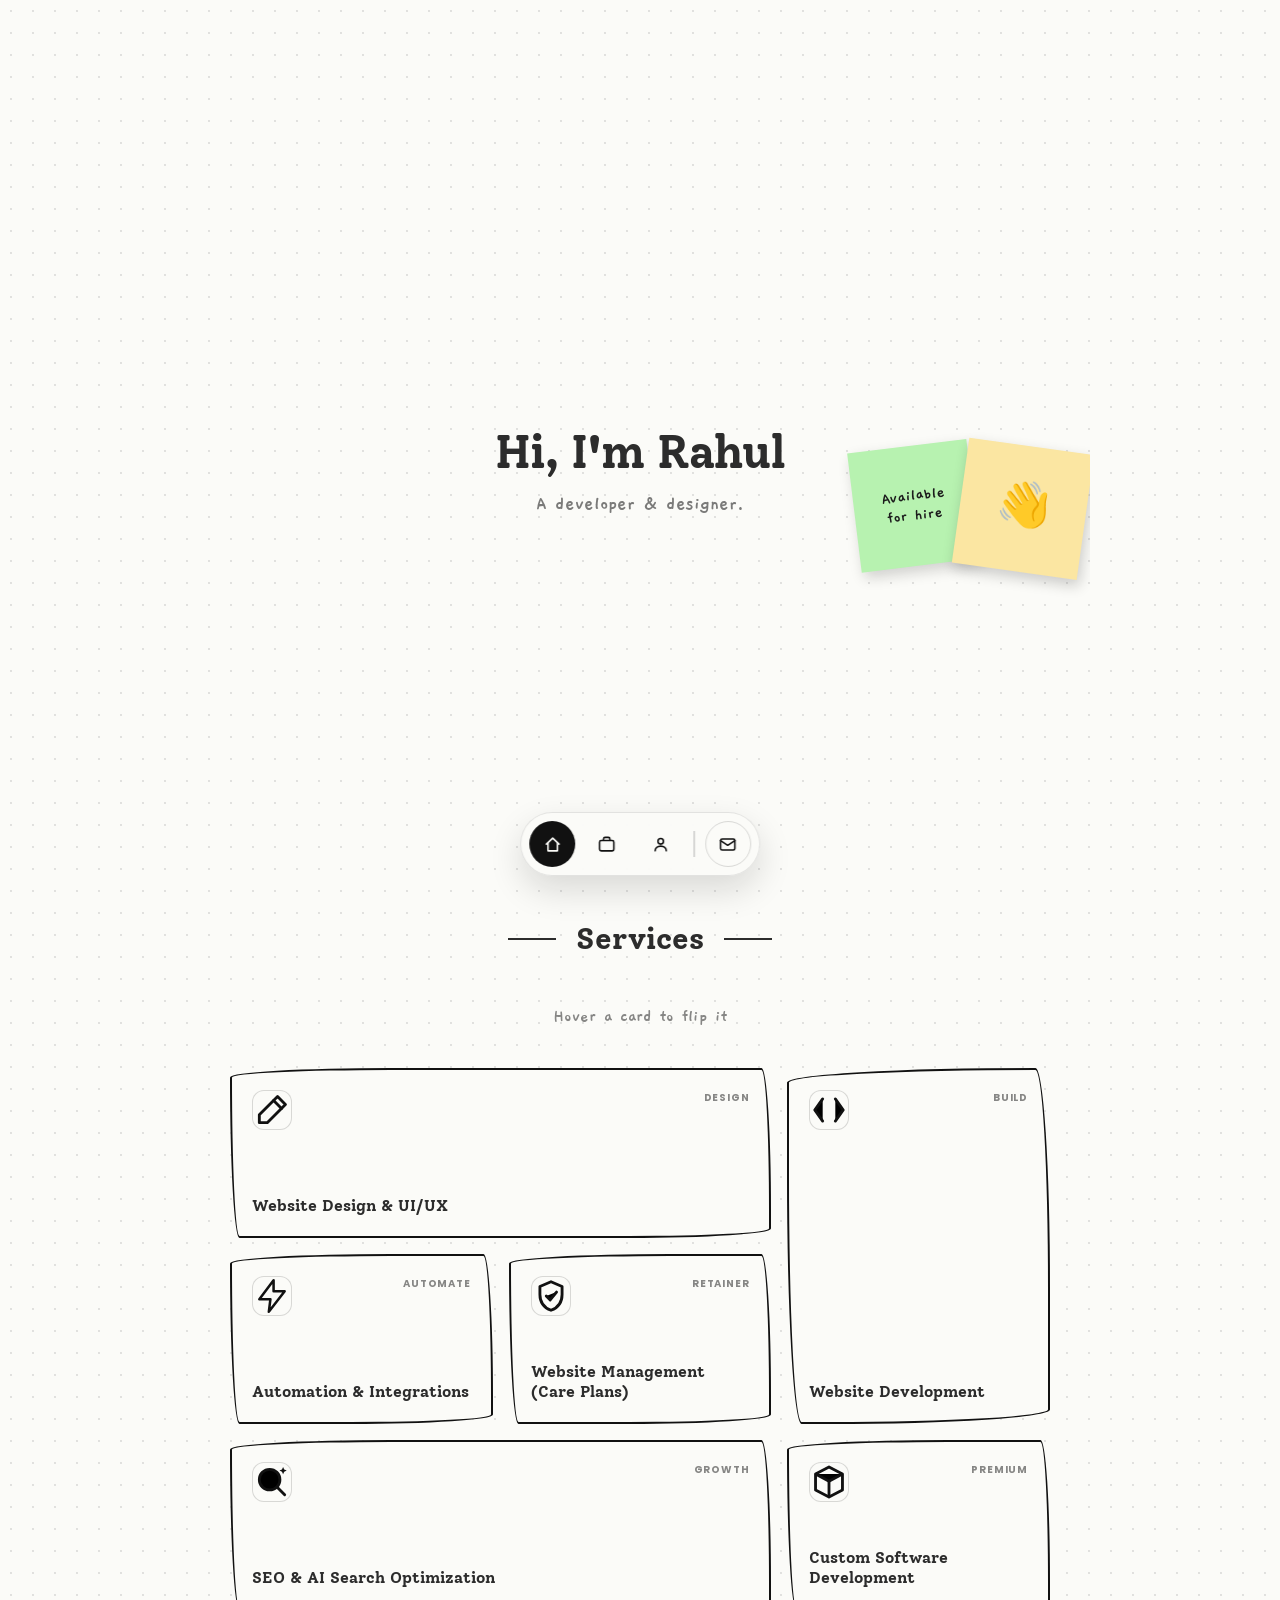
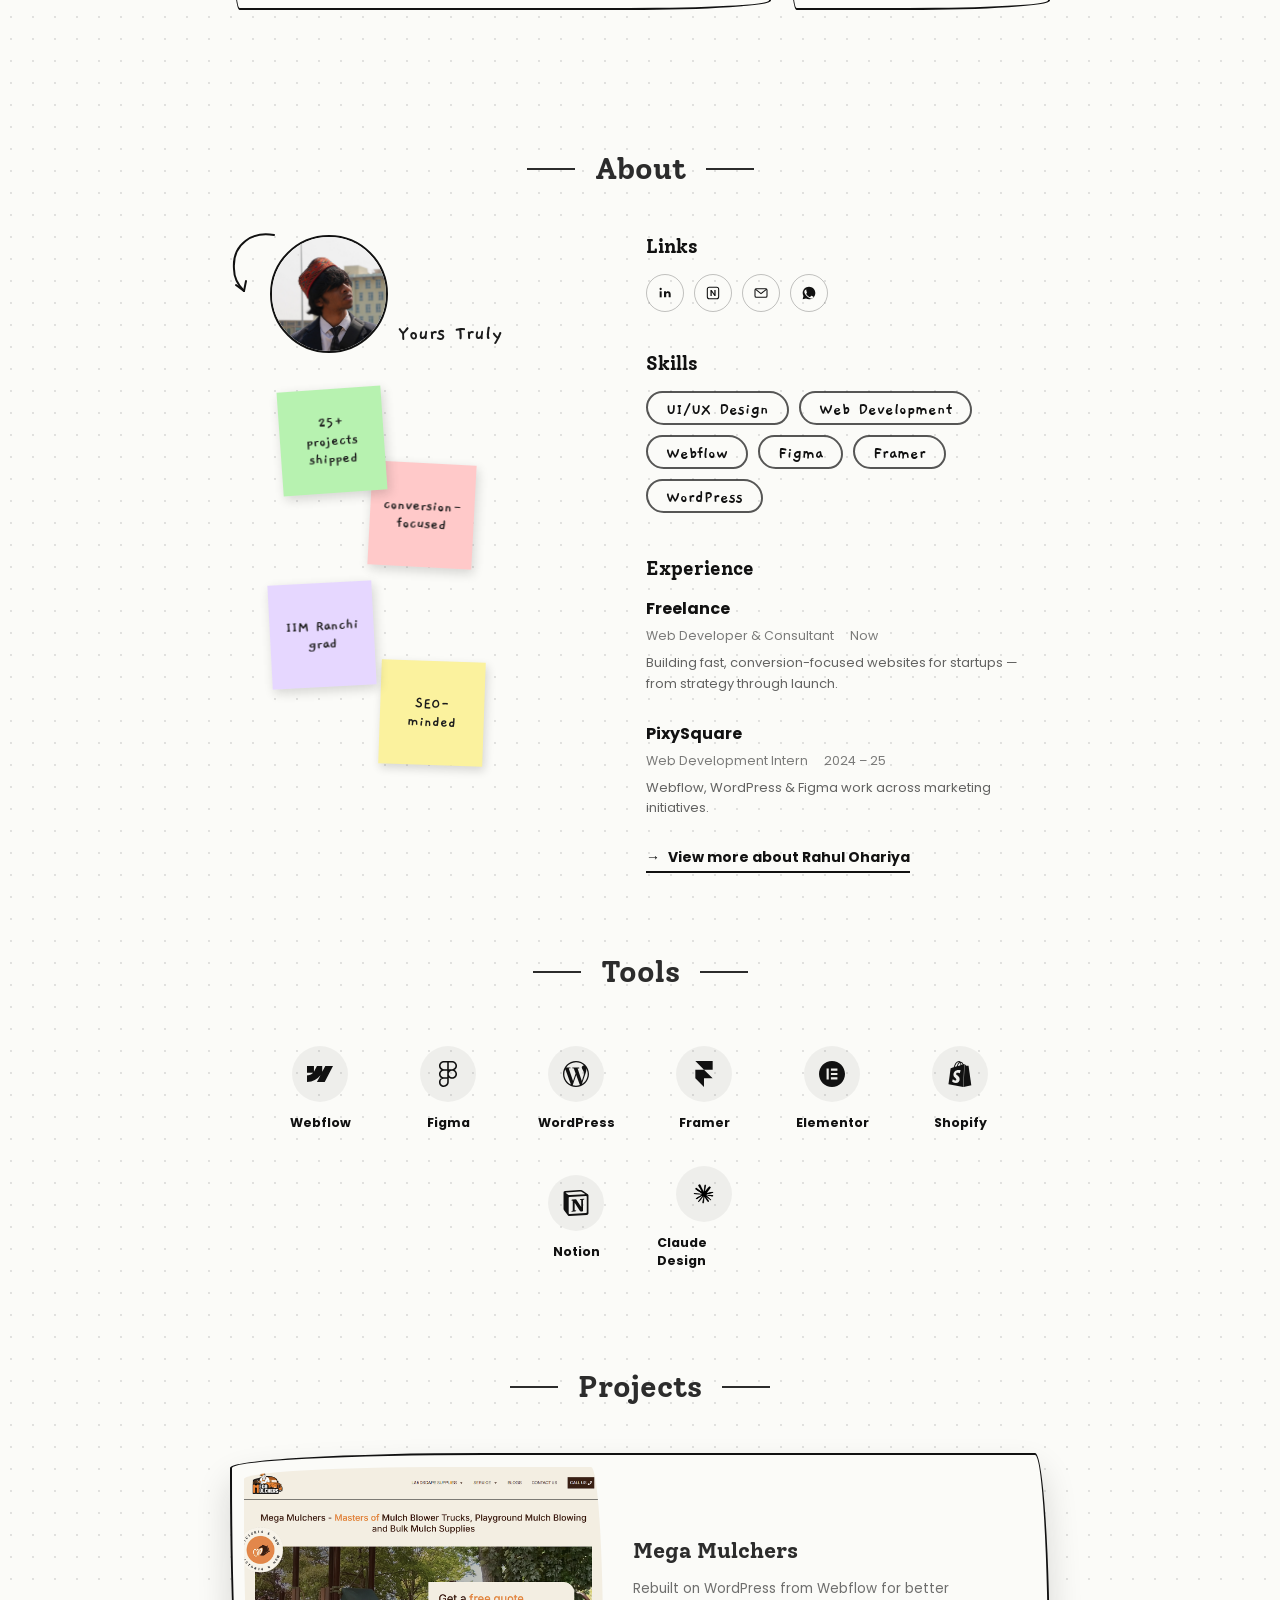
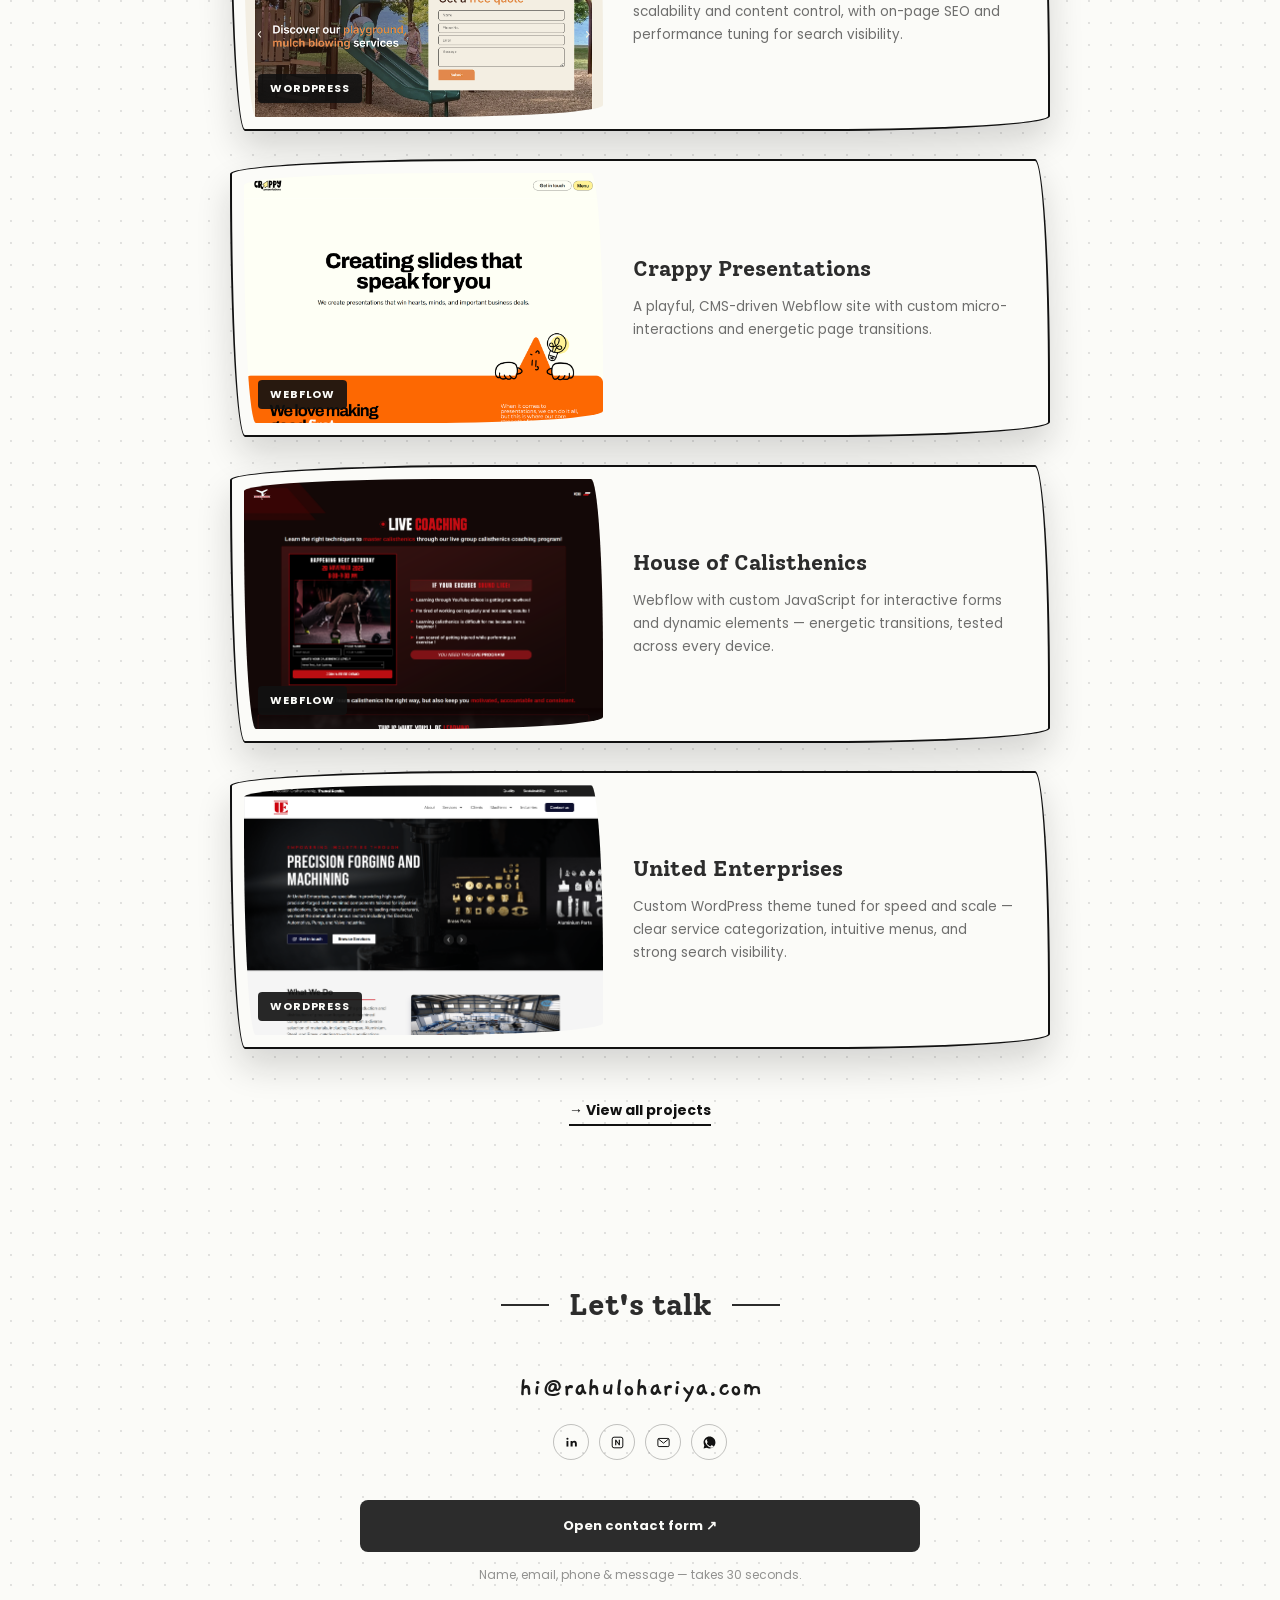
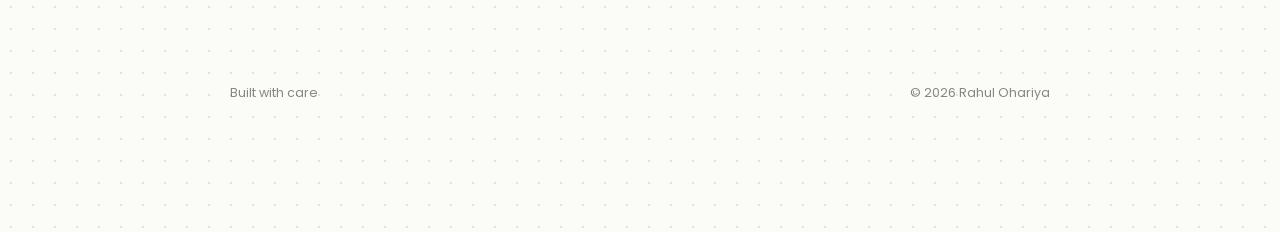
==== commit e7ffaf3d: "Fix Services section: restore missing hd-border on flip-card faces" ====
--- a/index.html
+++ b/index.html
@@ -70,14 +70,14 @@
     <div class="services-grid">
       <div class="service-card" style="grid-column:span 2; grid-row:span 1;">
         <div class="service-card-inner">
-          <div class="service-face service-face--front">
+          <div class="service-face service-face--front hd-border">
             <div style="display:flex; align-items:flex-start; justify-content:space-between; gap:8px;">
               <span class="service-icon"><svg viewBox="0 0 24 24" width="100%" height="100%"><path d="M15.5 3.5L20.5 8.5L9 20H4V15L15.5 3.5Z" stroke="#111" stroke-width="1.8" stroke-linejoin="round" fill="none"/><path d="M13 6L18 11" stroke="#111" stroke-width="1.8" stroke-linecap="round"/></svg></span>
               <span class="service-tag">DESIGN</span>
             </div>
             <h3 class="service-title">Website Design &amp; UI/UX</h3>
           </div>
-          <div class="service-face service-face--back" style="background:#ffe08a;">
+          <div class="service-face service-face--back hd-border" style="background:#ffe08a;">
             <span class="service-tag">DESIGN</span>
             <p class="service-desc">Full design process — wireframes, user flows, and visual design in Figma — for custom builds or no-code platforms.</p>
           </div>
@@ -85,14 +85,14 @@
       </div>
       <div class="service-card" style="grid-column:span 1; grid-row:span 2;">
         <div class="service-card-inner">
-          <div class="service-face service-face--front">
+          <div class="service-face service-face--front hd-border">
             <div style="display:flex; align-items:flex-start; justify-content:space-between; gap:8px;">
               <span class="service-icon"><svg viewBox="0 0 24 24" width="100%" height="100%"><path d="M8 5L3 12L8 19" stroke="#111" stroke-width="1.8" stroke-linecap="round" stroke-linejoin="round"/><path d="M16 5L21 12L16 19" stroke="#111" stroke-width="1.8" stroke-linecap="round" stroke-linejoin="round"/></svg></span>
               <span class="service-tag">BUILD</span>
             </div>
             <h3 class="service-title">Website Development</h3>
           </div>
-          <div class="service-face service-face--back" style="background:#b7d9f2;">
+          <div class="service-face service-face--back hd-border" style="background:#b7d9f2;">
             <span class="service-tag">BUILD</span>
             <p class="service-desc">Webflow, Framer, WordPress, or fully custom code, depending on the project.</p>
           </div>
@@ -100,14 +100,14 @@
       </div>
       <div class="service-card" style="grid-column:span 1; grid-row:span 1;">
         <div class="service-card-inner">
-          <div class="service-face service-face--front">
+          <div class="service-face service-face--front hd-border">
             <div style="display:flex; align-items:flex-start; justify-content:space-between; gap:8px;">
               <span class="service-icon"><svg viewBox="0 0 24 24" width="100%" height="100%"><path d="M13 2L4 14H11L10 22L20 9H13L13 2Z" stroke="#111" stroke-width="1.6" stroke-linejoin="round" fill="none"/></svg></span>
               <span class="service-tag">AUTOMATE</span>
             </div>
             <h3 class="service-title">Automation &amp; Integrations</h3>
           </div>
-          <div class="service-face service-face--back" style="background:#b7f2b0;">
+          <div class="service-face service-face--back hd-border" style="background:#b7f2b0;">
             <span class="service-tag">AUTOMATE</span>
             <p class="service-desc">Form submissions triggering emails, CRM entries, notifications, and more — connected and running on autopilot.</p>
           </div>
@@ -115,14 +115,14 @@
       </div>
       <div class="service-card" style="grid-column:span 1; grid-row:span 1;">
         <div class="service-card-inner">
-          <div class="service-face service-face--front">
+          <div class="service-face service-face--front hd-border">
             <div style="display:flex; align-items:flex-start; justify-content:space-between; gap:8px;">
               <span class="service-icon"><svg viewBox="0 0 24 24" width="100%" height="100%"><path d="M12 3L19 6V11C19 16 16 19.5 12 21C8 19.5 5 16 5 11V6L12 3Z" stroke="#111" stroke-width="1.8" stroke-linejoin="round" fill="none"/><path d="M9 12L11.5 14.5L15.5 9.5" stroke="#111" stroke-width="1.8" stroke-linecap="round" stroke-linejoin="round"/></svg></span>
               <span class="service-tag">RETAINER</span>
             </div>
             <h3 class="service-title">Website Management (Care Plans)</h3>
           </div>
-          <div class="service-face service-face--back" style="background:#f2b7df;">
+          <div class="service-face service-face--back hd-border" style="background:#f2b7df;">
             <span class="service-tag">RETAINER</span>
             <p class="service-desc">Ongoing updates, monitoring, backups, and support after launch — a retainer, not a one-off build.</p>
           </div>
@@ -130,14 +130,14 @@
       </div>
       <div class="service-card" style="grid-column:span 2; grid-row:span 1;">
         <div class="service-card-inner">
-          <div class="service-face service-face--front">
+          <div class="service-face service-face--front hd-border">
             <div style="display:flex; align-items:flex-start; justify-content:space-between; gap:8px;">
               <span class="service-icon"><svg viewBox="0 0 24 24" width="100%" height="100%"><circle cx="10.5" cy="10.5" r="6.5" stroke="#111" stroke-width="1.8"/><path d="M15.3 15.3L20 20" stroke="#111" stroke-width="1.8" stroke-linecap="round"/><path d="M19 2.5L19.7 4.1L21.3 4.8L19.7 5.5L19 7.1L18.3 5.5L16.7 4.8L18.3 4.1L19 2.5Z" fill="#111"/></svg></span>
               <span class="service-tag">GROWTH</span>
             </div>
             <h3 class="service-title">SEO &amp; AI Search Optimization</h3>
           </div>
-          <div class="service-face service-face--back" style="background:#ffc9c9;">
+          <div class="service-face service-face--back hd-border" style="background:#ffc9c9;">
             <span class="service-tag">GROWTH</span>
             <p class="service-desc">Classic SEO plus visibility in ChatGPT, Perplexity, and Google AI Overviews — showing up in AI answers, not just search rankings.</p>
           </div>
@@ -145,14 +145,14 @@
       </div>
       <div class="service-card" style="grid-column:span 1; grid-row:span 1;">
         <div class="service-card-inner">
-          <div class="service-face service-face--front">
+          <div class="service-face service-face--front hd-border">
             <div style="display:flex; align-items:flex-start; justify-content:space-between; gap:8px;">
               <span class="service-icon"><svg viewBox="0 0 24 24" width="100%" height="100%"><path d="M12 2.5L20.5 7V17L12 21.5L3.5 17V7L12 2.5Z" stroke="#111" stroke-width="1.8" stroke-linejoin="round" fill="none"/><path d="M3.5 7L12 11.5L20.5 7" stroke="#111" stroke-width="1.8" stroke-linejoin="round"/><path d="M12 11.5V21.5" stroke="#111" stroke-width="1.8"/></svg></span>
               <span class="service-tag">PREMIUM</span>
             </div>
             <h3 class="service-title">Custom Software Development</h3>
           </div>
-          <div class="service-face service-face--back" style="background:#e6d7ff;">
+          <div class="service-face service-face--back hd-border" style="background:#e6d7ff;">
             <span class="service-tag">PREMIUM</span>
             <p class="service-desc">Booking systems, internal dashboards, member portals — real tools for the business, not a marketing site.</p>
           </div>
@@ -164,7 +164,7 @@
     <div class="services-scroller">
       <div class="service-slide" data-side="left">
         <div class="service-card-inner">
-          <div class="service-face service-face--front">
+          <div class="service-face service-face--front hd-border">
             <div style="display:flex; align-items:flex-start; justify-content:space-between; gap:8px;">
               <span class="service-icon"><svg viewBox="0 0 24 24" width="100%" height="100%"><path d="M15.5 3.5L20.5 8.5L9 20H4V15L15.5 3.5Z" stroke="#111" stroke-width="1.8" stroke-linejoin="round" fill="none"/><path d="M13 6L18 11" stroke="#111" stroke-width="1.8" stroke-linecap="round"/></svg></span>
               <span class="service-tag">DESIGN</span>
@@ -174,7 +174,7 @@
               <span class="tap-hint">Tap to flip →</span>
             </div>
           </div>
-          <div class="service-face service-face--back" style="background:#ffe08a;">
+          <div class="service-face service-face--back hd-border" style="background:#ffe08a;">
             <span class="service-tag">DESIGN</span>
             <p class="service-desc">Full design process — wireframes, user flows, and visual design in Figma — for custom builds or no-code platforms.</p>
           </div>
@@ -182,7 +182,7 @@
       </div>
       <div class="service-slide" data-side="right">
         <div class="service-card-inner">
-          <div class="service-face service-face--front">
+          <div class="service-face service-face--front hd-border">
             <div style="display:flex; align-items:flex-start; justify-content:space-between; gap:8px;">
               <span class="service-icon"><svg viewBox="0 0 24 24" width="100%" height="100%"><path d="M8 5L3 12L8 19" stroke="#111" stroke-width="1.8" stroke-linecap="round" stroke-linejoin="round"/><path d="M16 5L21 12L16 19" stroke="#111" stroke-width="1.8" stroke-linecap="round" stroke-linejoin="round"/></svg></span>
               <span class="service-tag">BUILD</span>
@@ -192,7 +192,7 @@
               <span class="tap-hint">Tap to flip →</span>
             </div>
           </div>
-          <div class="service-face service-face--back" style="background:#b7d9f2;">
+          <div class="service-face service-face--back hd-border" style="background:#b7d9f2;">
             <span class="service-tag">BUILD</span>
             <p class="service-desc">Webflow, Framer, WordPress, or fully custom code, depending on the project.</p>
           </div>
@@ -200,7 +200,7 @@
       </div>
       <div class="service-slide" data-side="left">
         <div class="service-card-inner">
-          <div class="service-face service-face--front">
+          <div class="service-face service-face--front hd-border">
             <div style="display:flex; align-items:flex-start; justify-content:space-between; gap:8px;">
               <span class="service-icon"><svg viewBox="0 0 24 24" width="100%" height="100%"><path d="M13 2L4 14H11L10 22L20 9H13L13 2Z" stroke="#111" stroke-width="1.6" stroke-linejoin="round" fill="none"/></svg></span>
               <span class="service-tag">AUTOMATE</span>
@@ -210,7 +210,7 @@
               <span class="tap-hint">Tap to flip →</span>
             </div>
           </div>
-          <div class="service-face service-face--back" style="background:#b7f2b0;">
+          <div class="service-face service-face--back hd-border" style="background:#b7f2b0;">
             <span class="service-tag">AUTOMATE</span>
             <p class="service-desc">Form submissions triggering emails, CRM entries, notifications, and more — connected and running on autopilot.</p>
           </div>
@@ -218,7 +218,7 @@
       </div>
       <div class="service-slide" data-side="right">
         <div class="service-card-inner">
-          <div class="service-face service-face--front">
+          <div class="service-face service-face--front hd-border">
             <div style="display:flex; align-items:flex-start; justify-content:space-between; gap:8px;">
               <span class="service-icon"><svg viewBox="0 0 24 24" width="100%" height="100%"><path d="M12 3L19 6V11C19 16 16 19.5 12 21C8 19.5 5 16 5 11V6L12 3Z" stroke="#111" stroke-width="1.8" stroke-linejoin="round" fill="none"/><path d="M9 12L11.5 14.5L15.5 9.5" stroke="#111" stroke-width="1.8" stroke-linecap="round" stroke-linejoin="round"/></svg></span>
               <span class="service-tag">RETAINER</span>
@@ -228,7 +228,7 @@
               <span class="tap-hint">Tap to flip →</span>
             </div>
           </div>
-          <div class="service-face service-face--back" style="background:#f2b7df;">
+          <div class="service-face service-face--back hd-border" style="background:#f2b7df;">
             <span class="service-tag">RETAINER</span>
             <p class="service-desc">Ongoing updates, monitoring, backups, and support after launch — a retainer, not a one-off build.</p>
           </div>
@@ -236,7 +236,7 @@
       </div>
       <div class="service-slide" data-side="left">
         <div class="service-card-inner">
-          <div class="service-face service-face--front">
+          <div class="service-face service-face--front hd-border">
             <div style="display:flex; align-items:flex-start; justify-content:space-between; gap:8px;">
               <span class="service-icon"><svg viewBox="0 0 24 24" width="100%" height="100%"><circle cx="10.5" cy="10.5" r="6.5" stroke="#111" stroke-width="1.8"/><path d="M15.3 15.3L20 20" stroke="#111" stroke-width="1.8" stroke-linecap="round"/><path d="M19 2.5L19.7 4.1L21.3 4.8L19.7 5.5L19 7.1L18.3 5.5L16.7 4.8L18.3 4.1L19 2.5Z" fill="#111"/></svg></span>
               <span class="service-tag">GROWTH</span>
@@ -246,7 +246,7 @@
               <span class="tap-hint">Tap to flip →</span>
             </div>
           </div>
-          <div class="service-face service-face--back" style="background:#ffc9c9;">
+          <div class="service-face service-face--back hd-border" style="background:#ffc9c9;">
             <span class="service-tag">GROWTH</span>
             <p class="service-desc">Classic SEO plus visibility in ChatGPT, Perplexity, and Google AI Overviews — showing up in AI answers, not just search rankings.</p>
           </div>
@@ -254,7 +254,7 @@
       </div>
       <div class="service-slide" data-side="right">
         <div class="service-card-inner">
-          <div class="service-face service-face--front">
+          <div class="service-face service-face--front hd-border">
             <div style="display:flex; align-items:flex-start; justify-content:space-between; gap:8px;">
               <span class="service-icon"><svg viewBox="0 0 24 24" width="100%" height="100%"><path d="M12 2.5L20.5 7V17L12 21.5L3.5 17V7L12 2.5Z" stroke="#111" stroke-width="1.8" stroke-linejoin="round" fill="none"/><path d="M3.5 7L12 11.5L20.5 7" stroke="#111" stroke-width="1.8" stroke-linejoin="round"/><path d="M12 11.5V21.5" stroke="#111" stroke-width="1.8"/></svg></span>
               <span class="service-tag">PREMIUM</span>
@@ -264,7 +264,7 @@
               <span class="tap-hint">Tap to flip →</span>
             </div>
           </div>
-          <div class="service-face service-face--back" style="background:#e6d7ff;">
+          <div class="service-face service-face--back hd-border" style="background:#e6d7ff;">
             <span class="service-tag">PREMIUM</span>
             <p class="service-desc">Booking systems, internal dashboards, member portals — real tools for the business, not a marketing site.</p>
           </div>
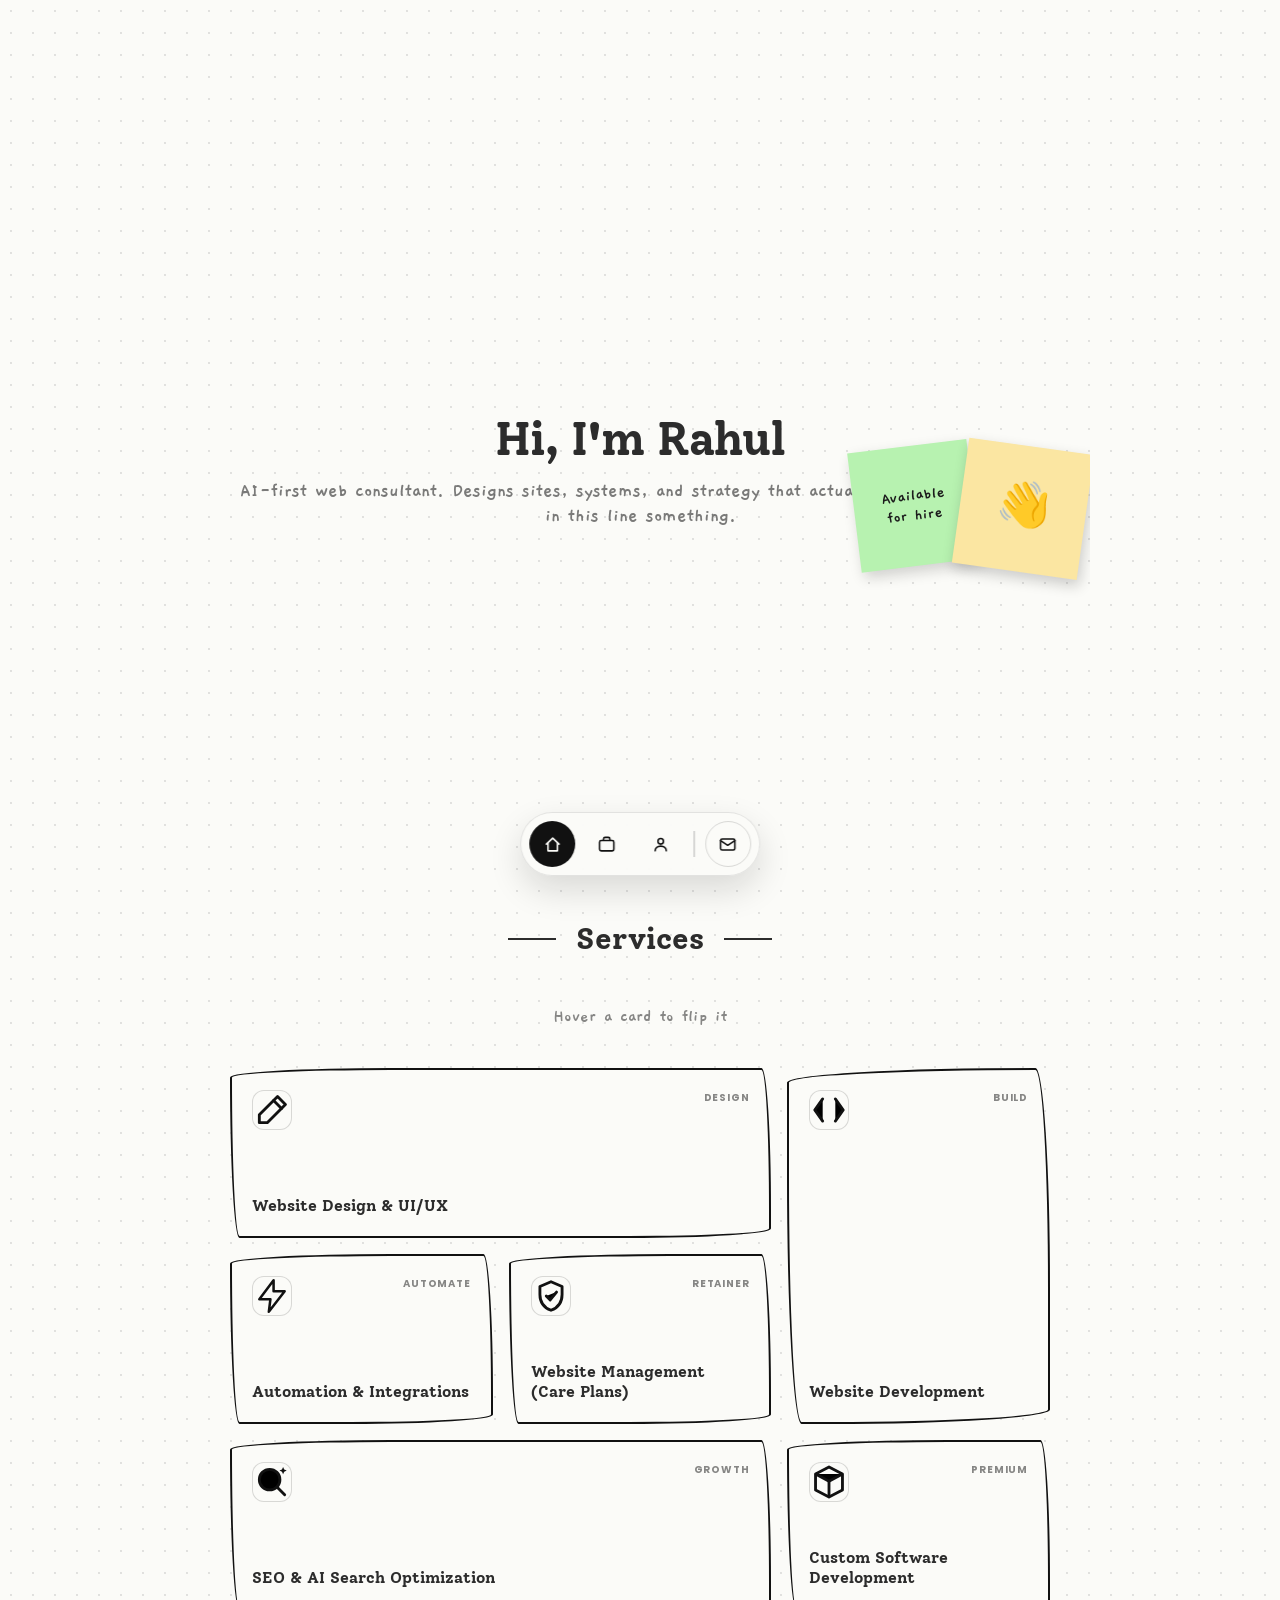
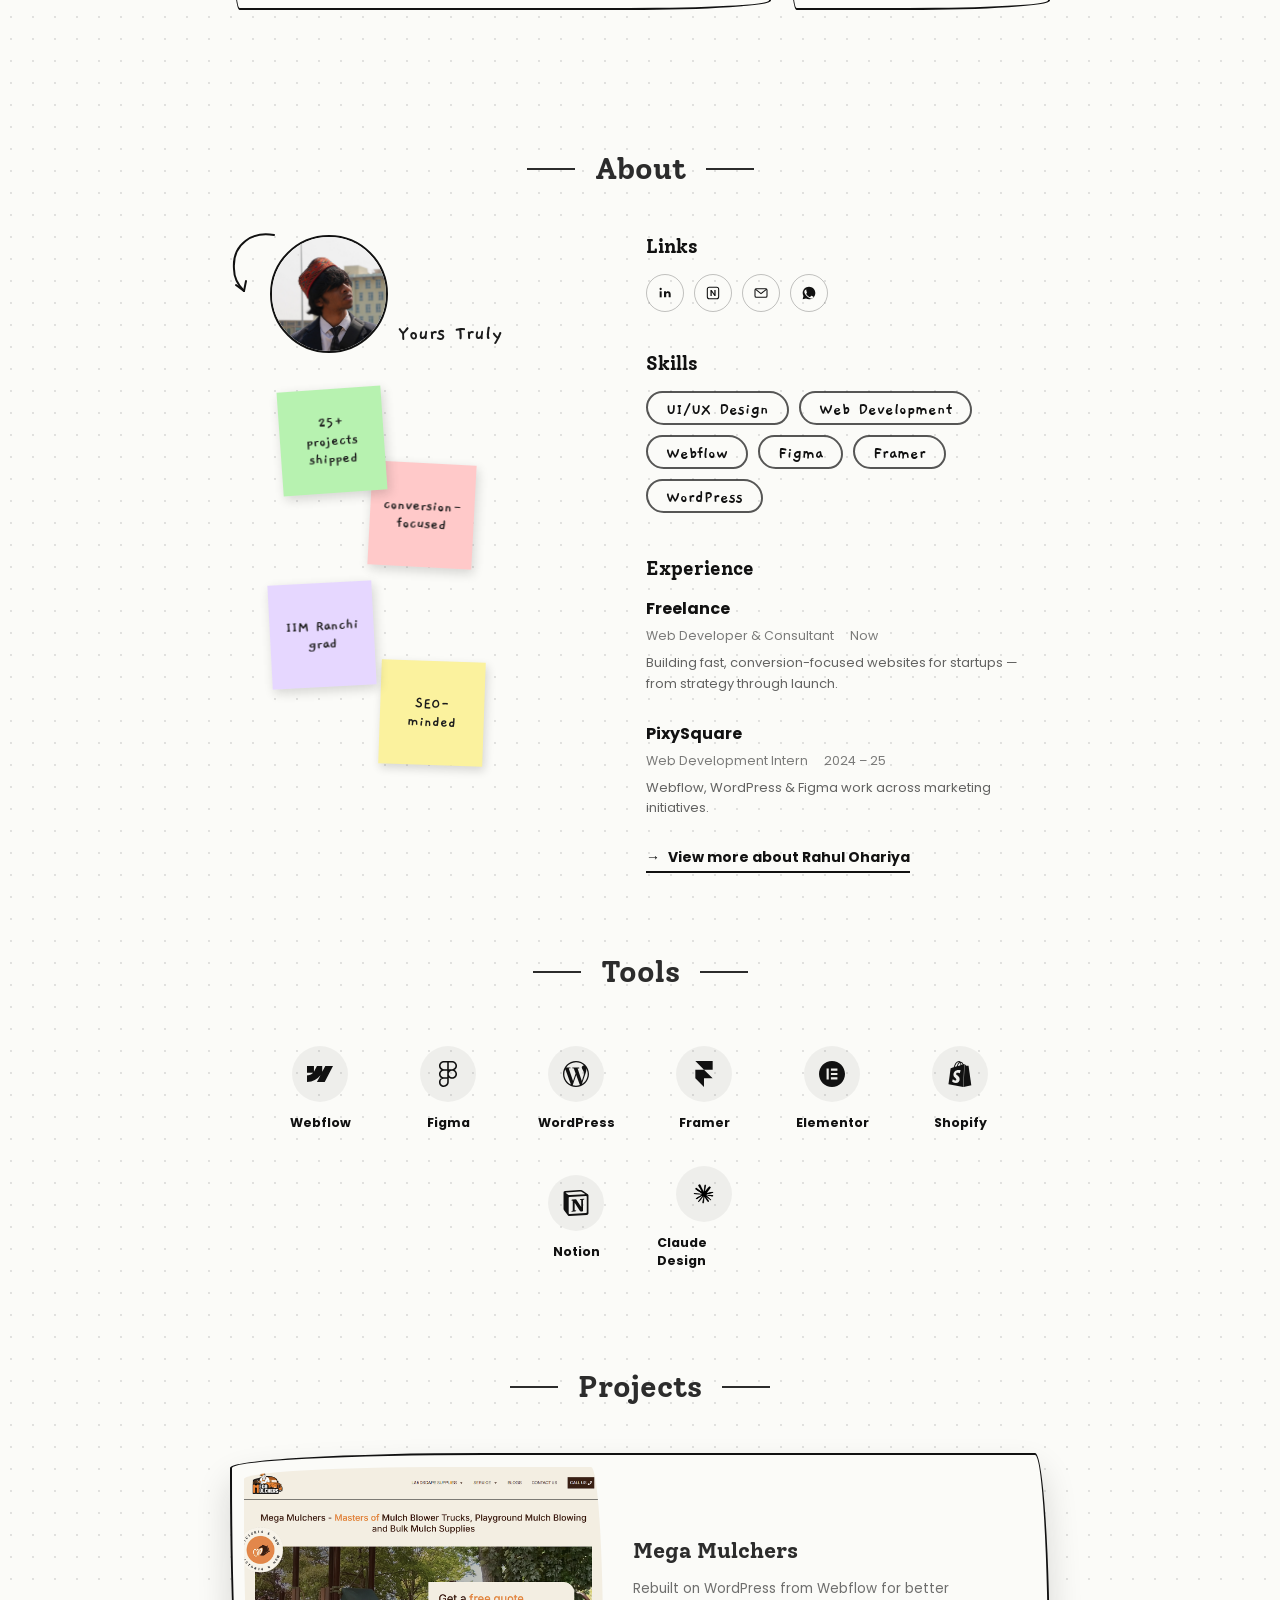
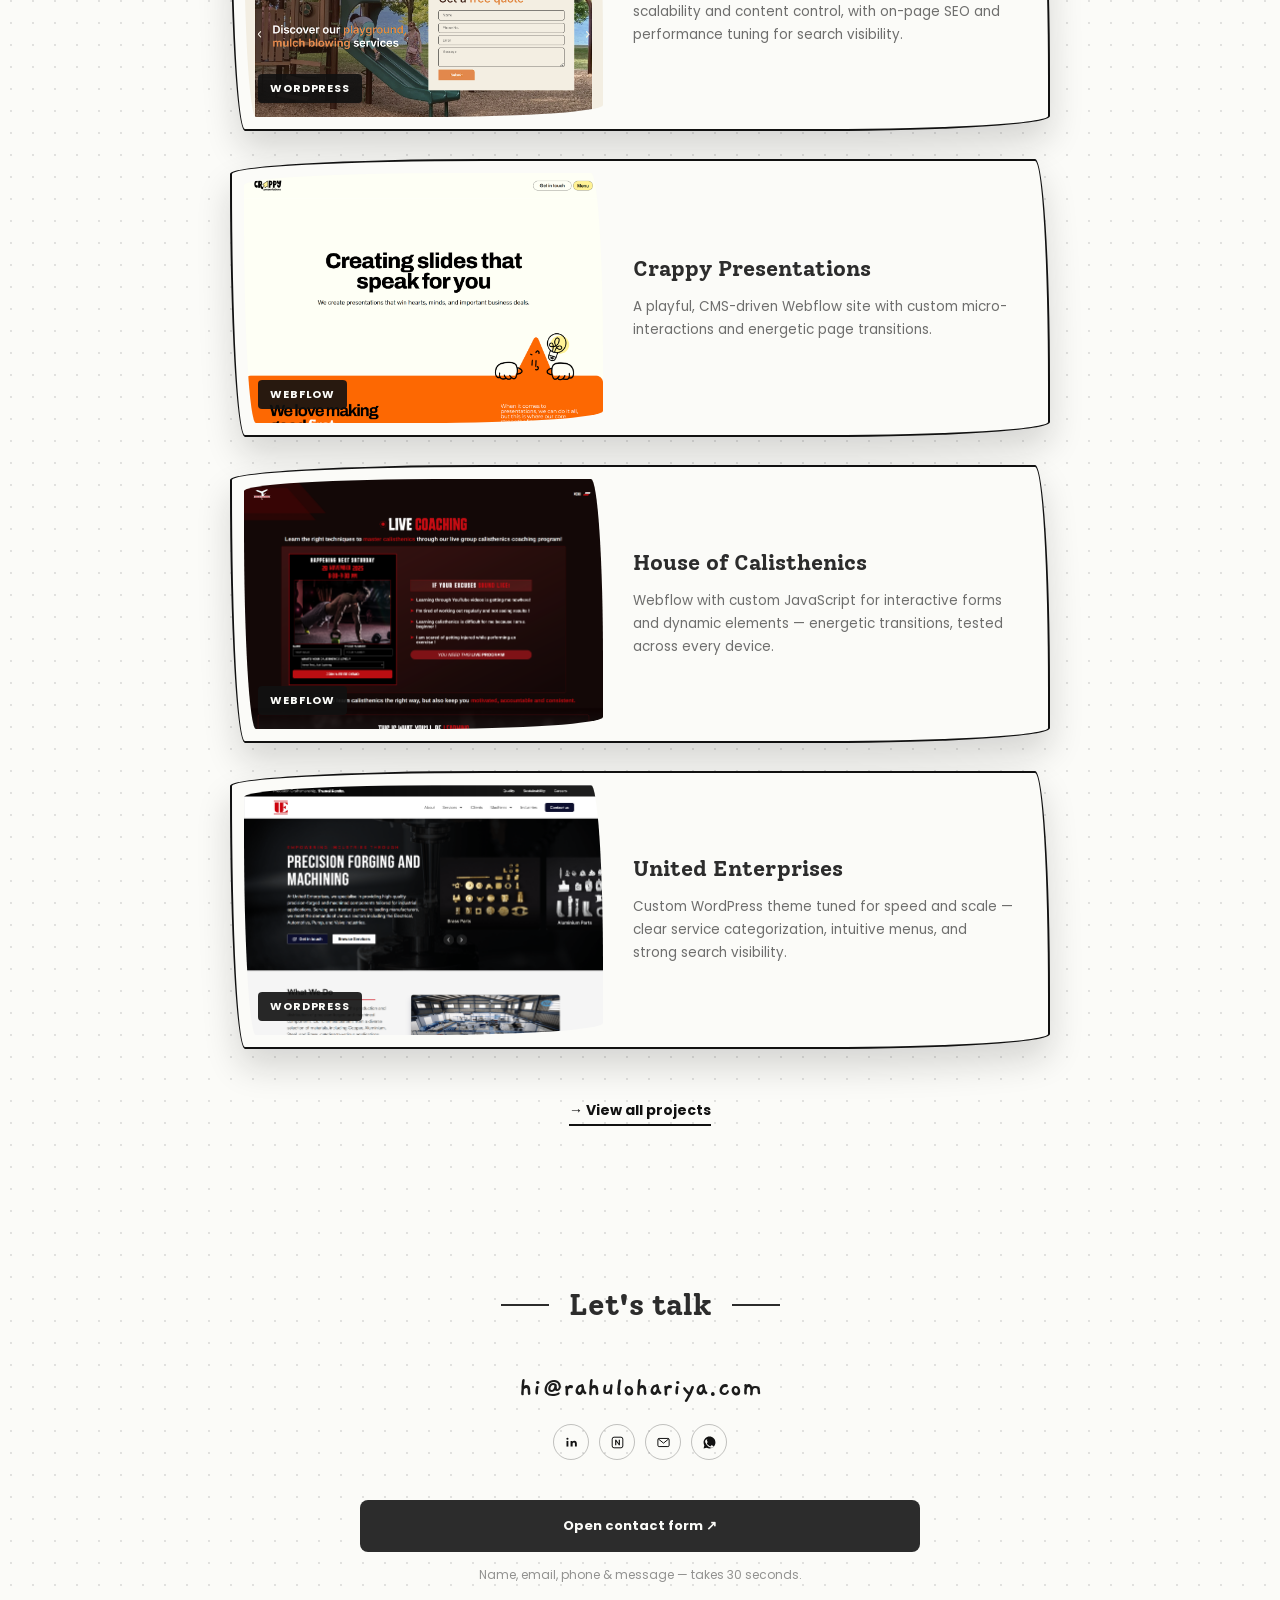
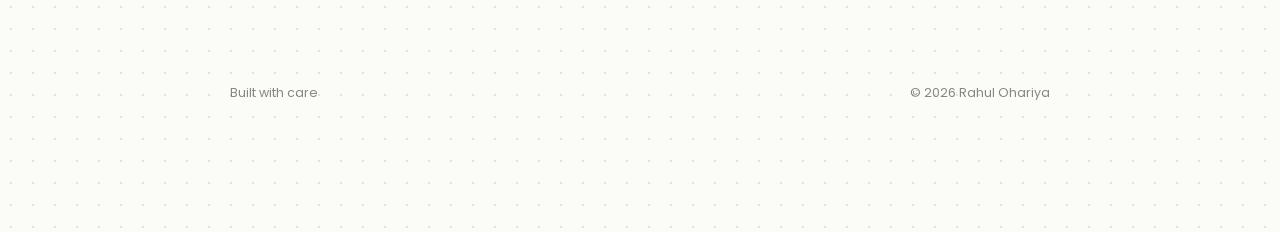
==== commit 1e4467e2: "Update index.html" ====
--- a/index.html
+++ b/index.html
@@ -3,7 +3,7 @@
 <head>
 <meta charset="utf-8">
 <meta name="viewport" content="width=device-width, initial-scale=1">
-<title>Rahul Ohariya — Web Developer &amp; Designer</title>
+<title>Rahul O.|AI &amp; Web</title>
 <meta name="description" content="Rahul Ohariya — web developer & designer building fast, conversion-focused websites in Figma, Webflow, and WordPress.">
 <meta name="robots" content="index, follow">
 <link rel="canonical" href="https://www.rahulohariya.com/">
@@ -50,7 +50,7 @@
   <!-- HERO -->
   <section class="hero pad-x">
     <h1>Hi, I'm Rahul</h1>
-    <p class="hero-sub">A developer &amp; designer.</p>
+    <p class="hero-sub">AI-first web consultant. Designs sites, systems, and strategy that actually grow your business in this line something.</p>
 
     <div class="hero-notes">
       <div class="hero-note" style="--r:-7deg; background:#b7f2b0;">
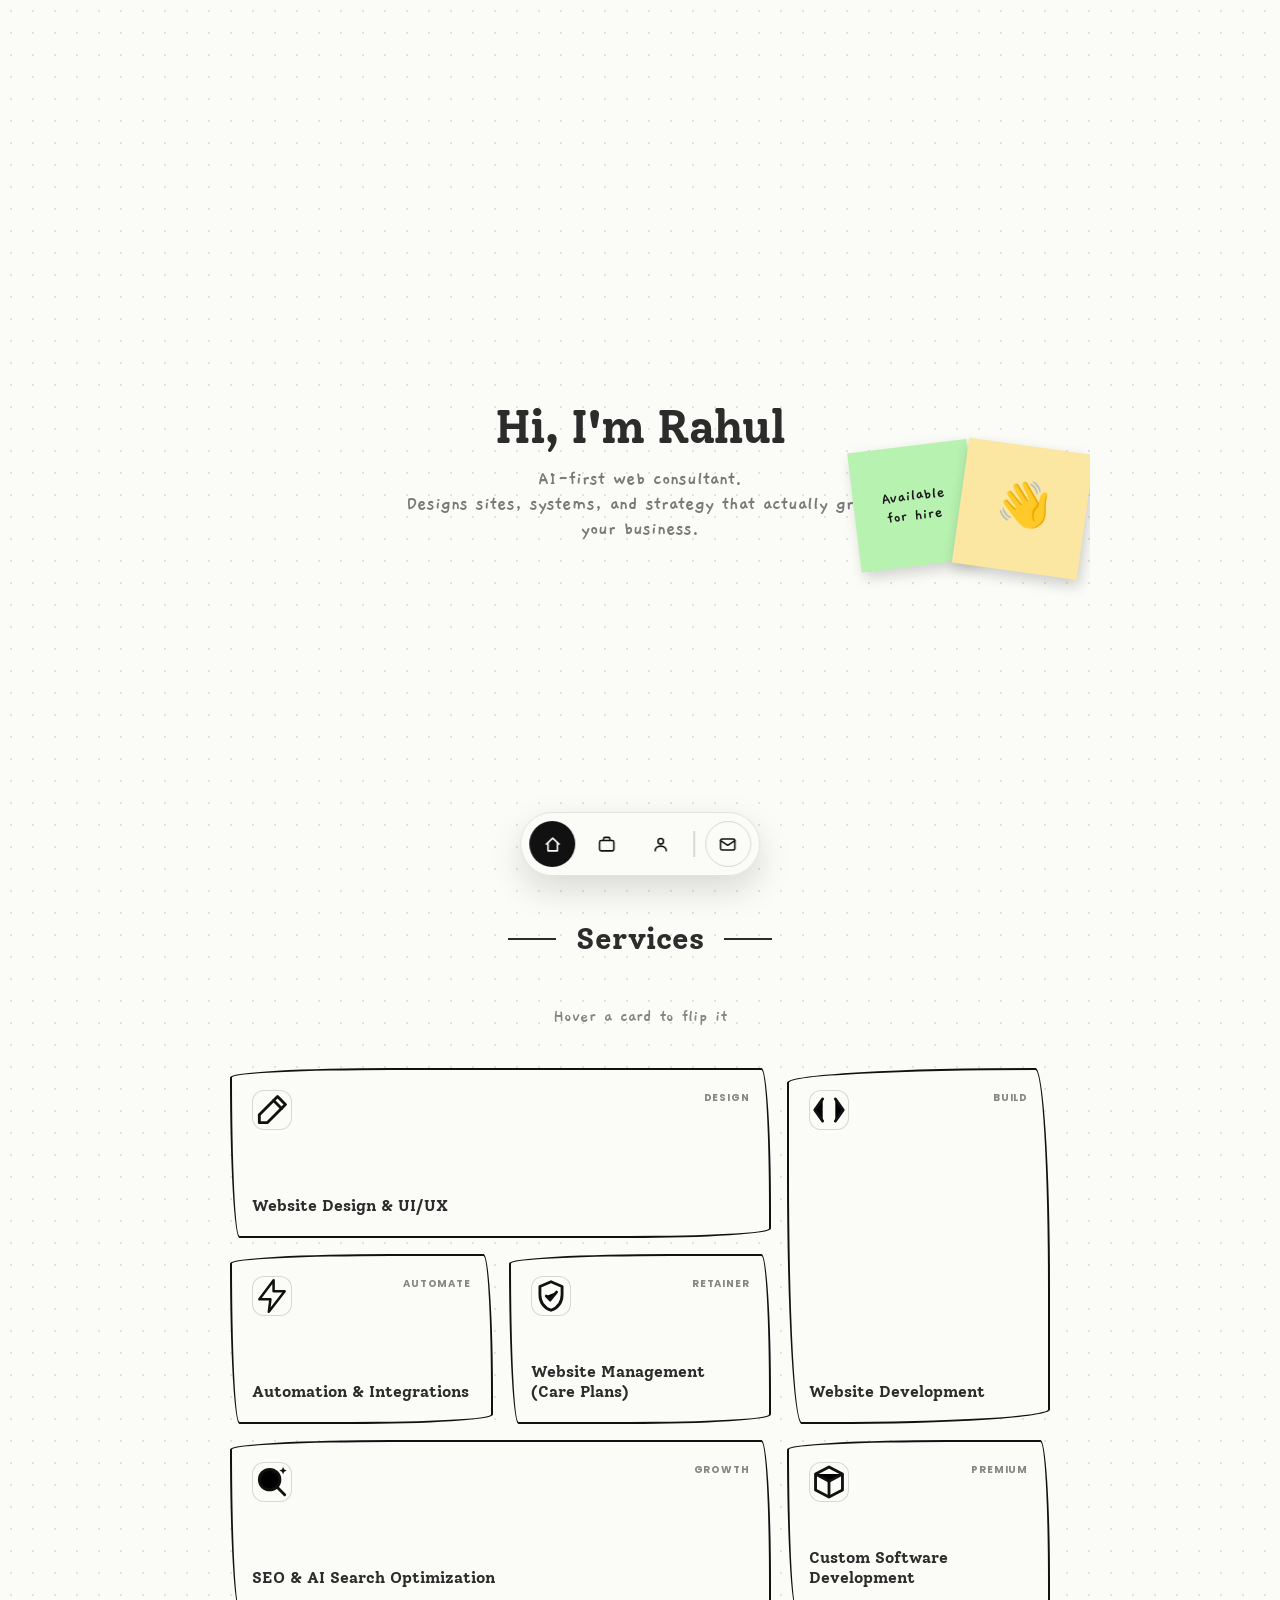
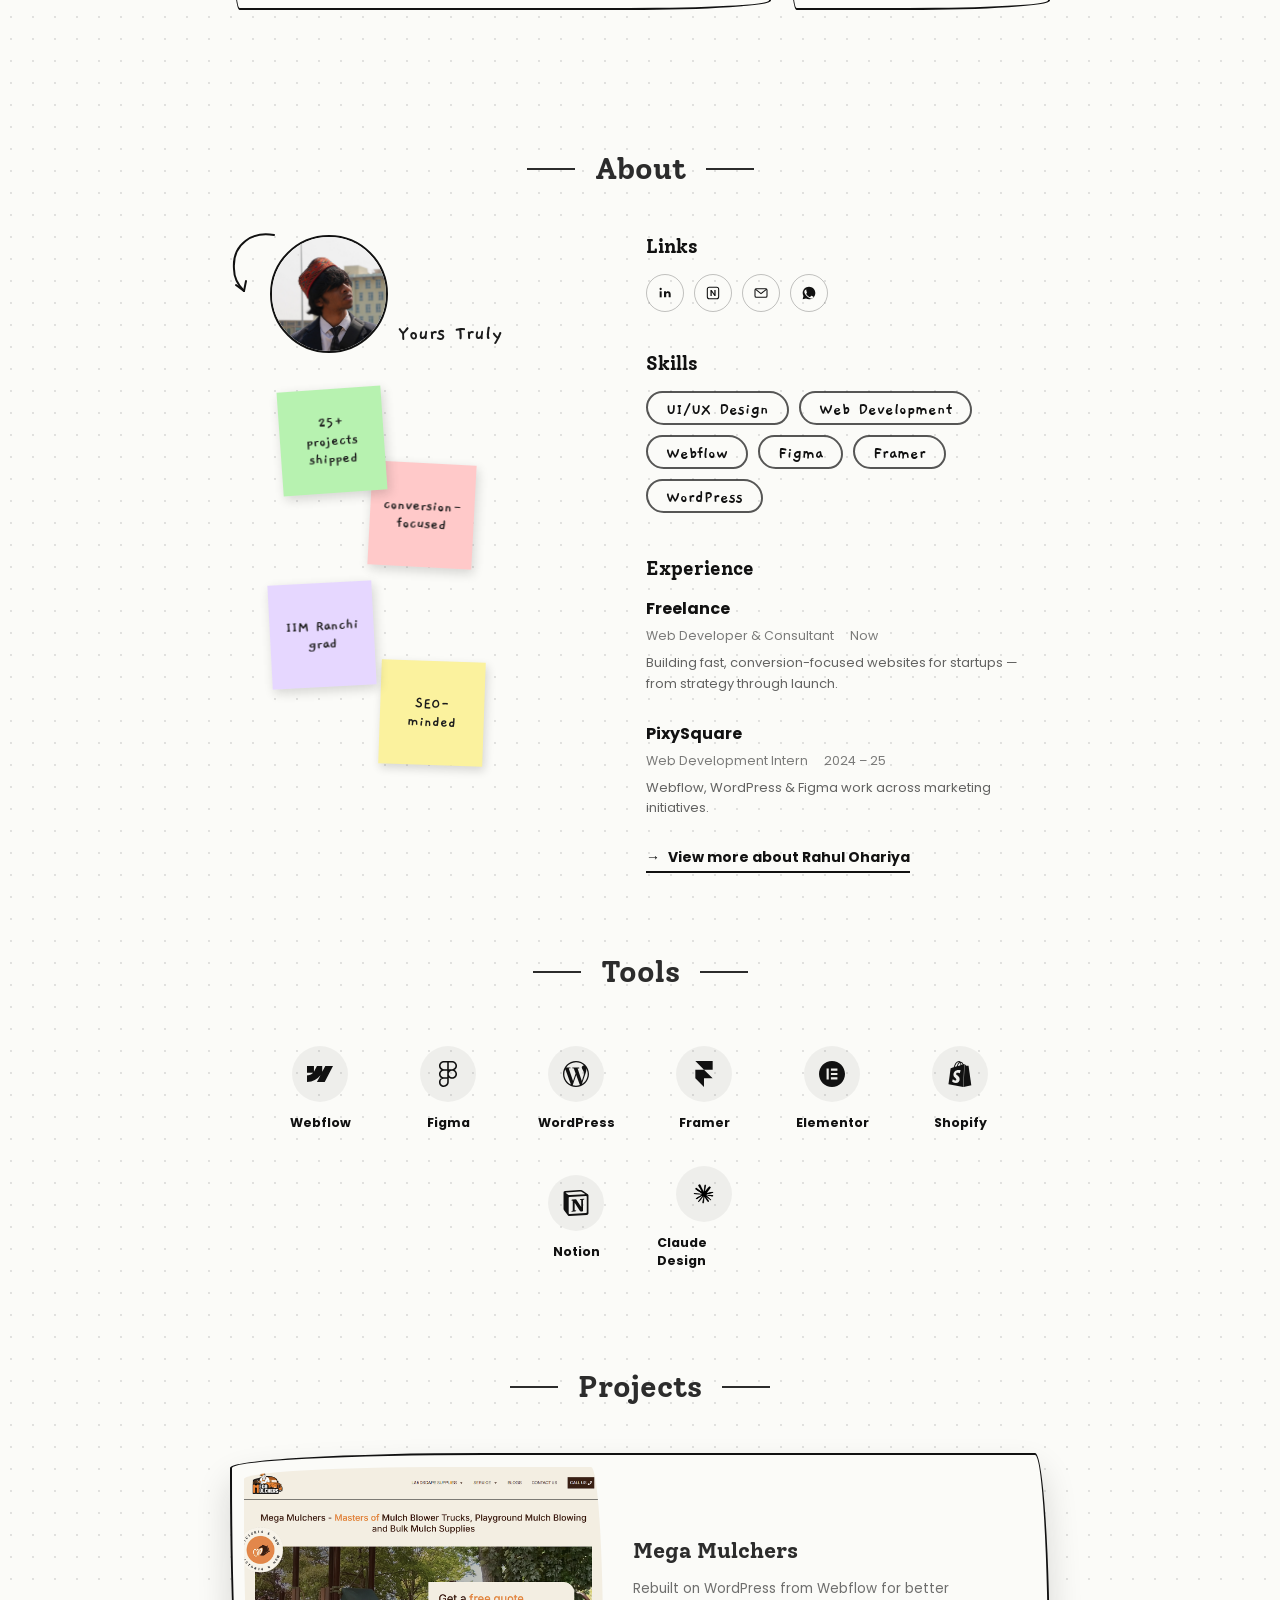
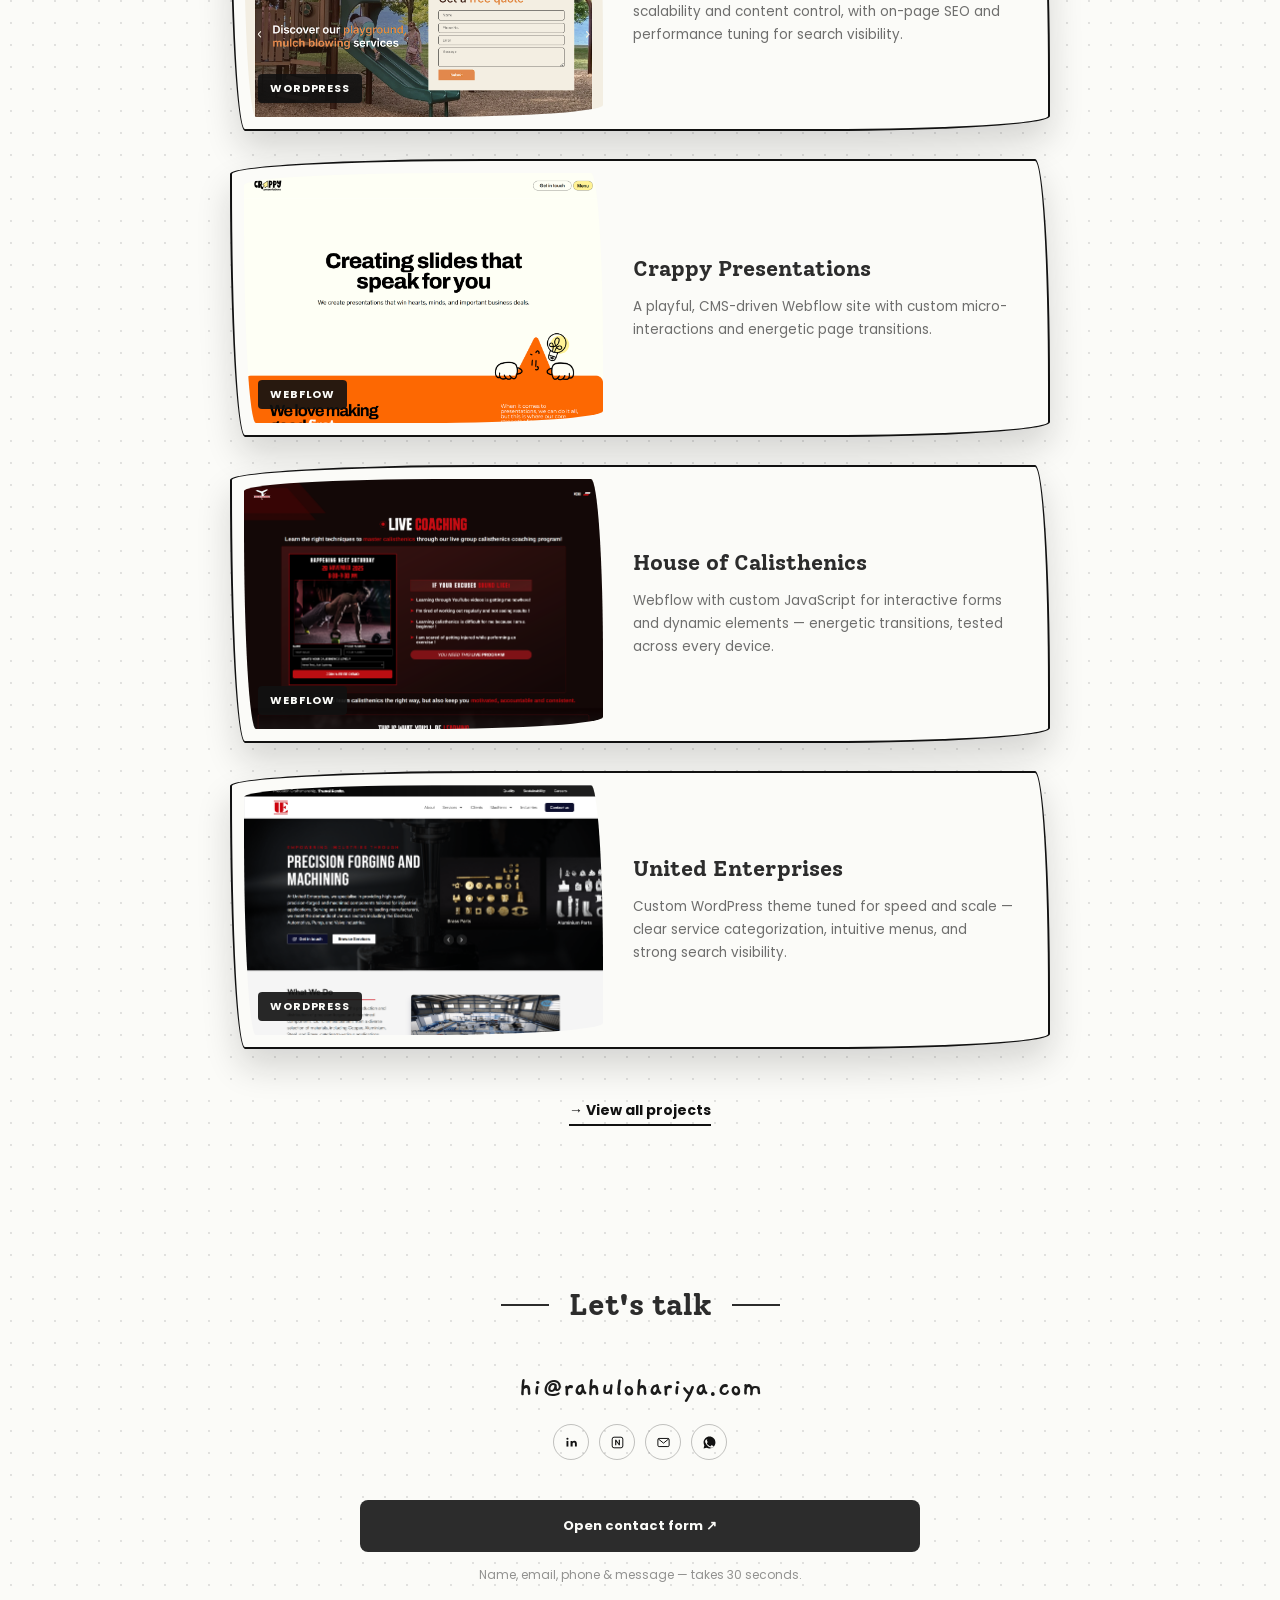
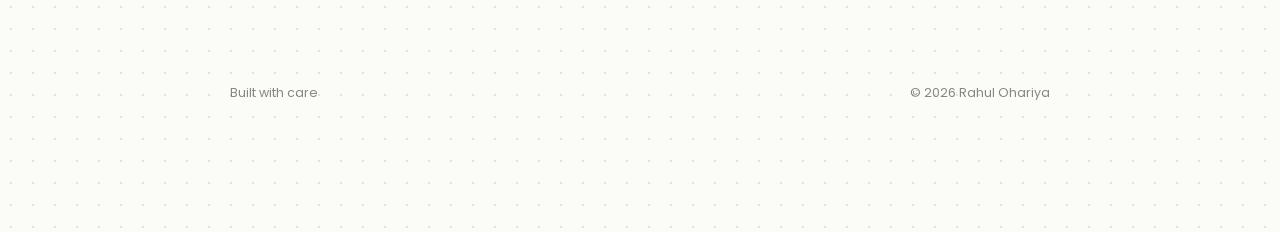
==== commit 82e24a33: "Revise hero-sub paragraph for better readability Updated hero section description for clarity and fo" ====
--- a/index.html
+++ b/index.html
@@ -50,7 +50,7 @@
   <!-- HERO -->
   <section class="hero pad-x">
     <h1>Hi, I'm Rahul</h1>
-    <p class="hero-sub">AI-first web consultant. Designs sites, systems, and strategy that actually grow your business in this line something.</p>
+    <p class="hero-sub">AI-first web consultant.<br> Designs sites, systems, and strategy that actually grow<br> your business.</p>
 
     <div class="hero-notes">
       <div class="hero-note" style="--r:-7deg; background:#b7f2b0;">
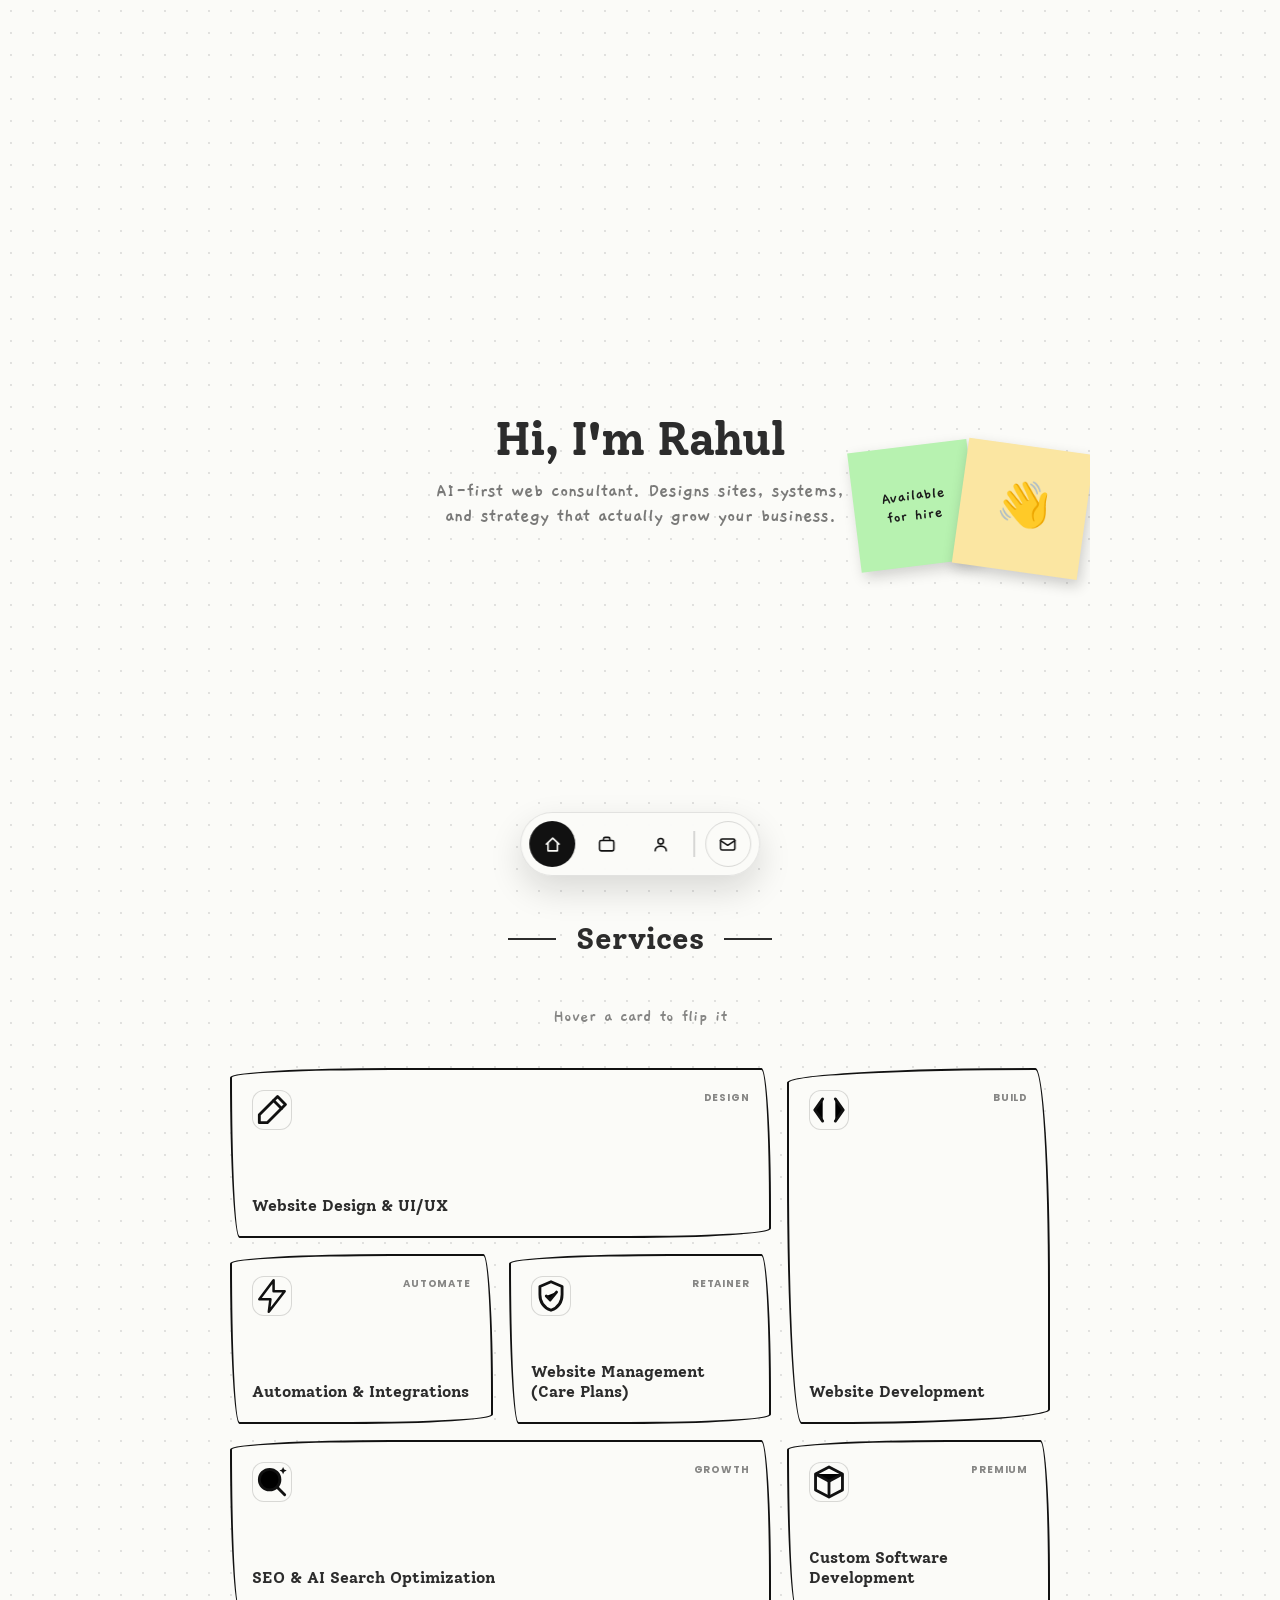
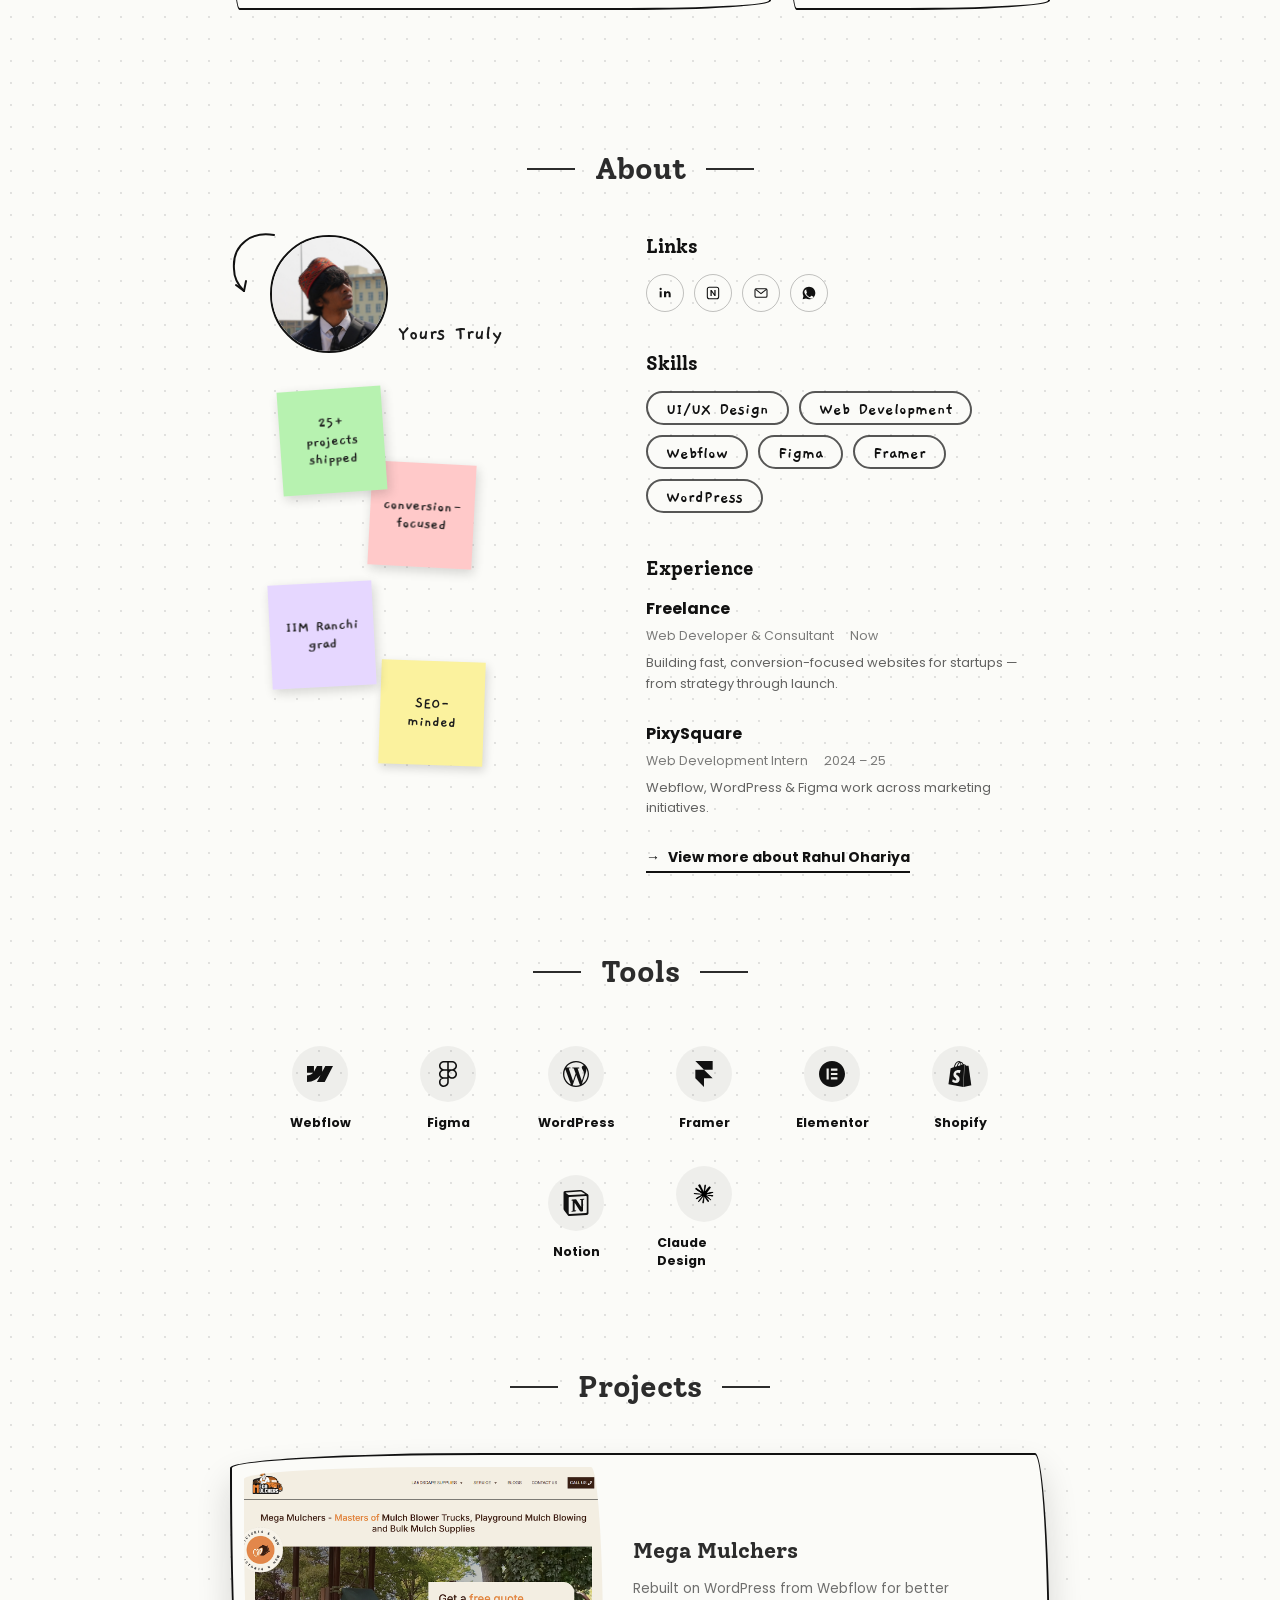
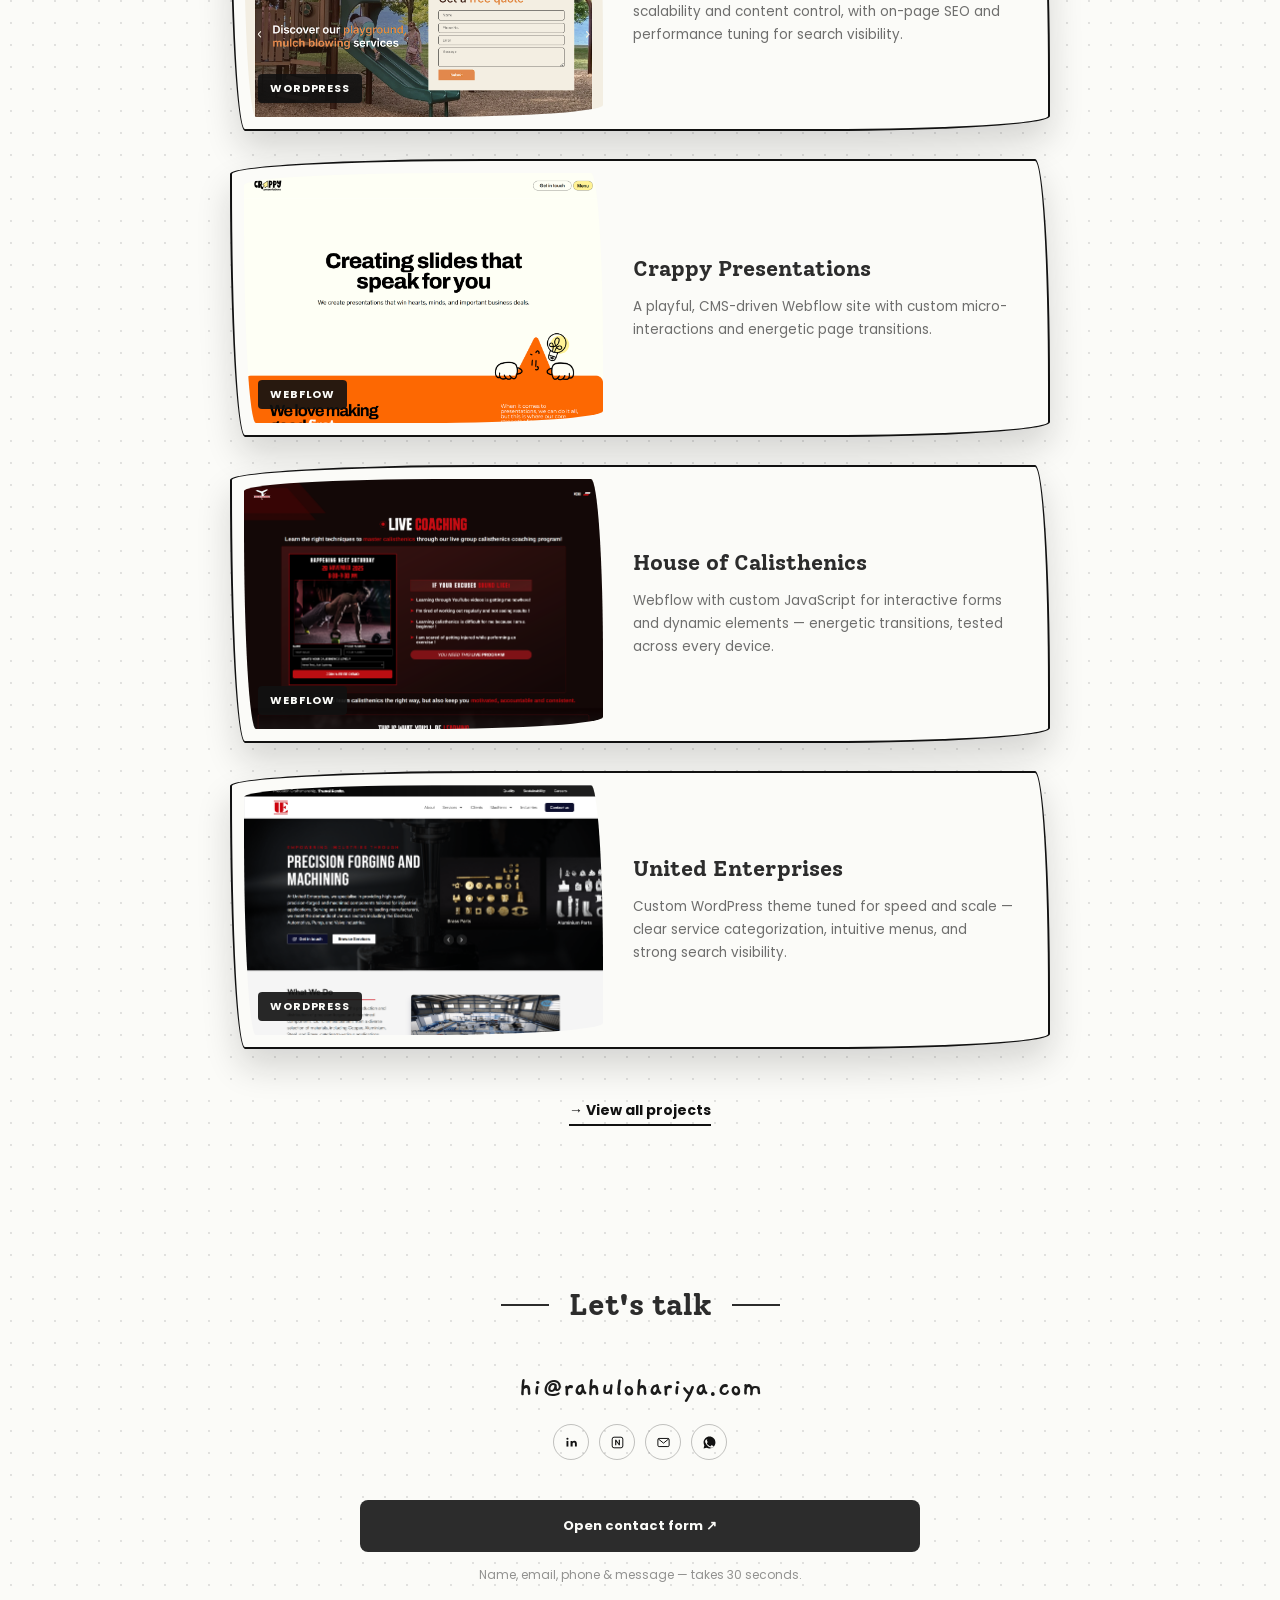
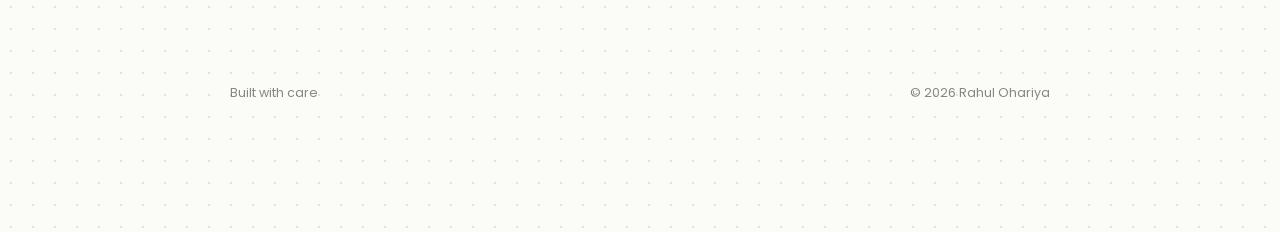
==== commit 13c335b5: "Refine hero subtitle text formatting Removed unnecessary line breaks in the hero subtitle." ====
--- a/index.html
+++ b/index.html
@@ -50,7 +50,7 @@
   <!-- HERO -->
   <section class="hero pad-x">
     <h1>Hi, I'm Rahul</h1>
-    <p class="hero-sub">AI-first web consultant.<br> Designs sites, systems, and strategy that actually grow<br> your business.</p>
+    <p class="hero-sub">AI-first web consultant. Designs sites, systems, <br>and strategy that actually grow your business.</p>
 
     <div class="hero-notes">
       <div class="hero-note" style="--r:-7deg; background:#b7f2b0;">
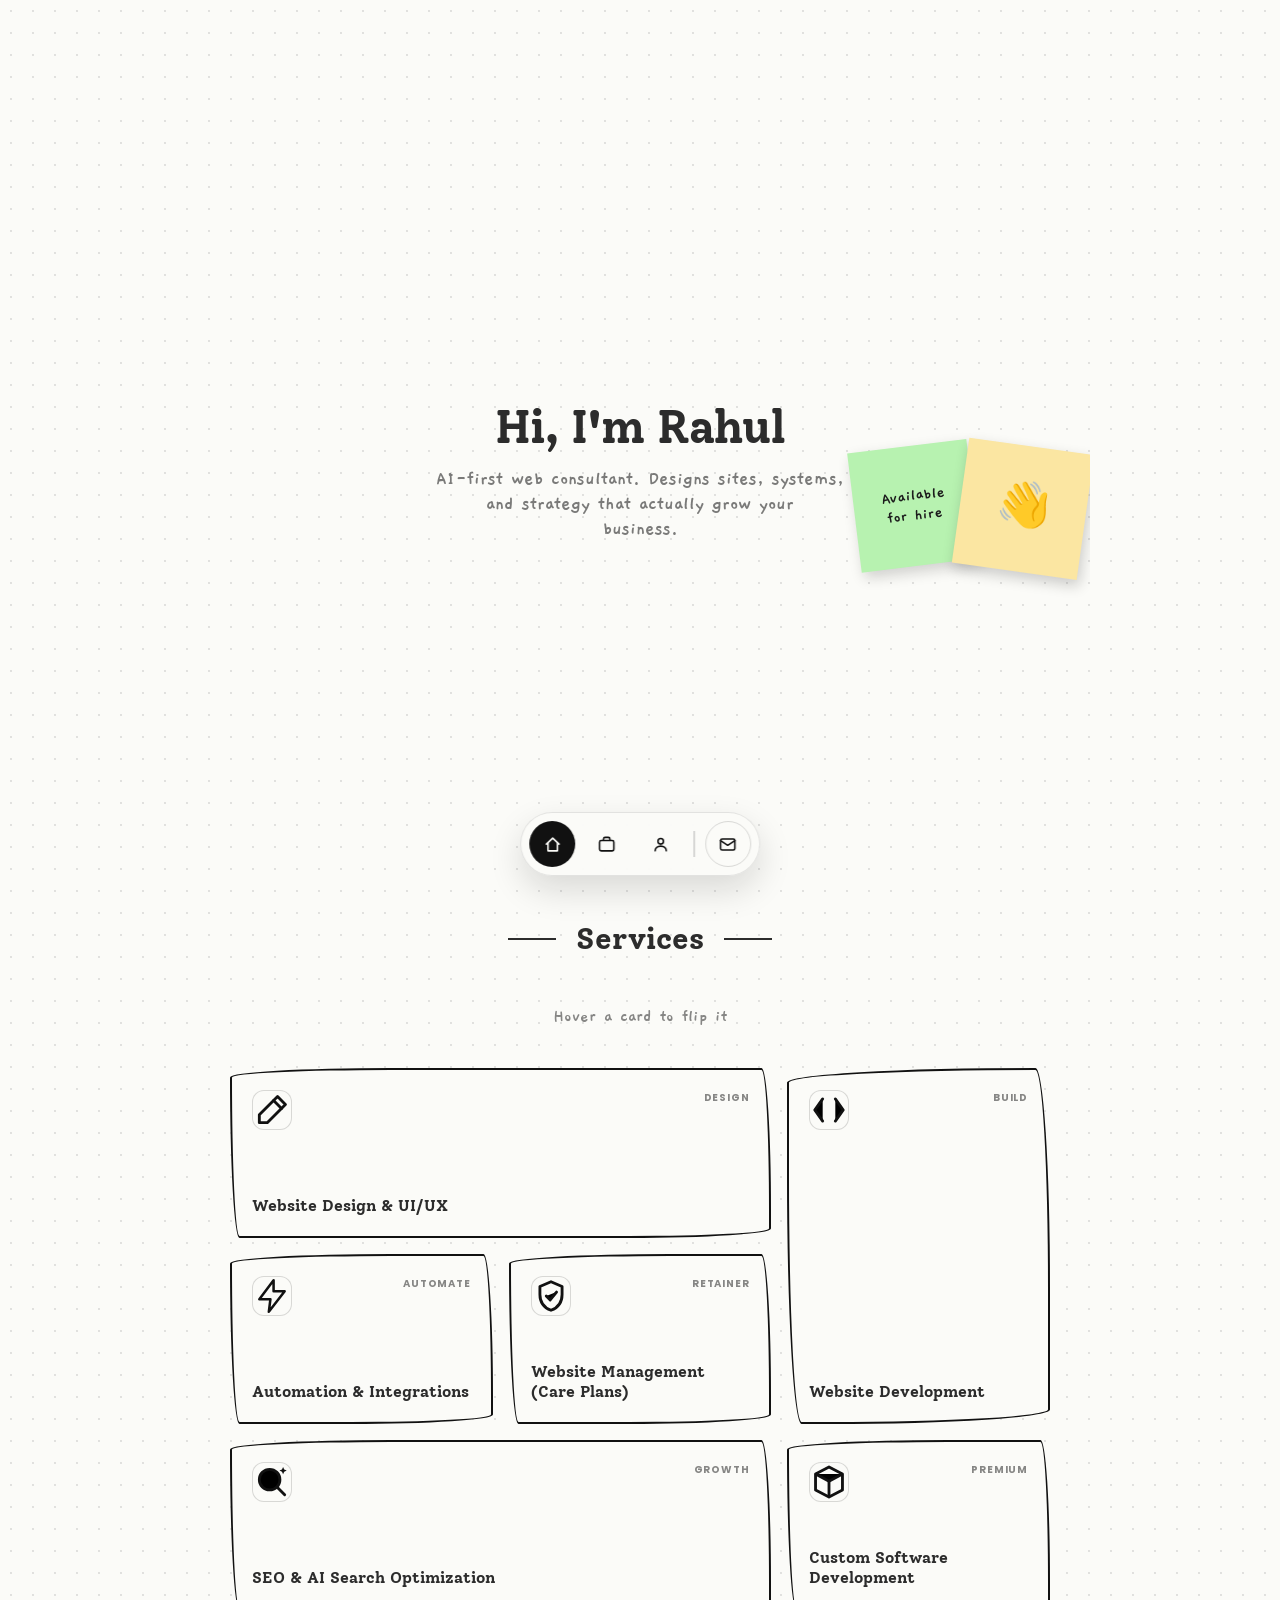
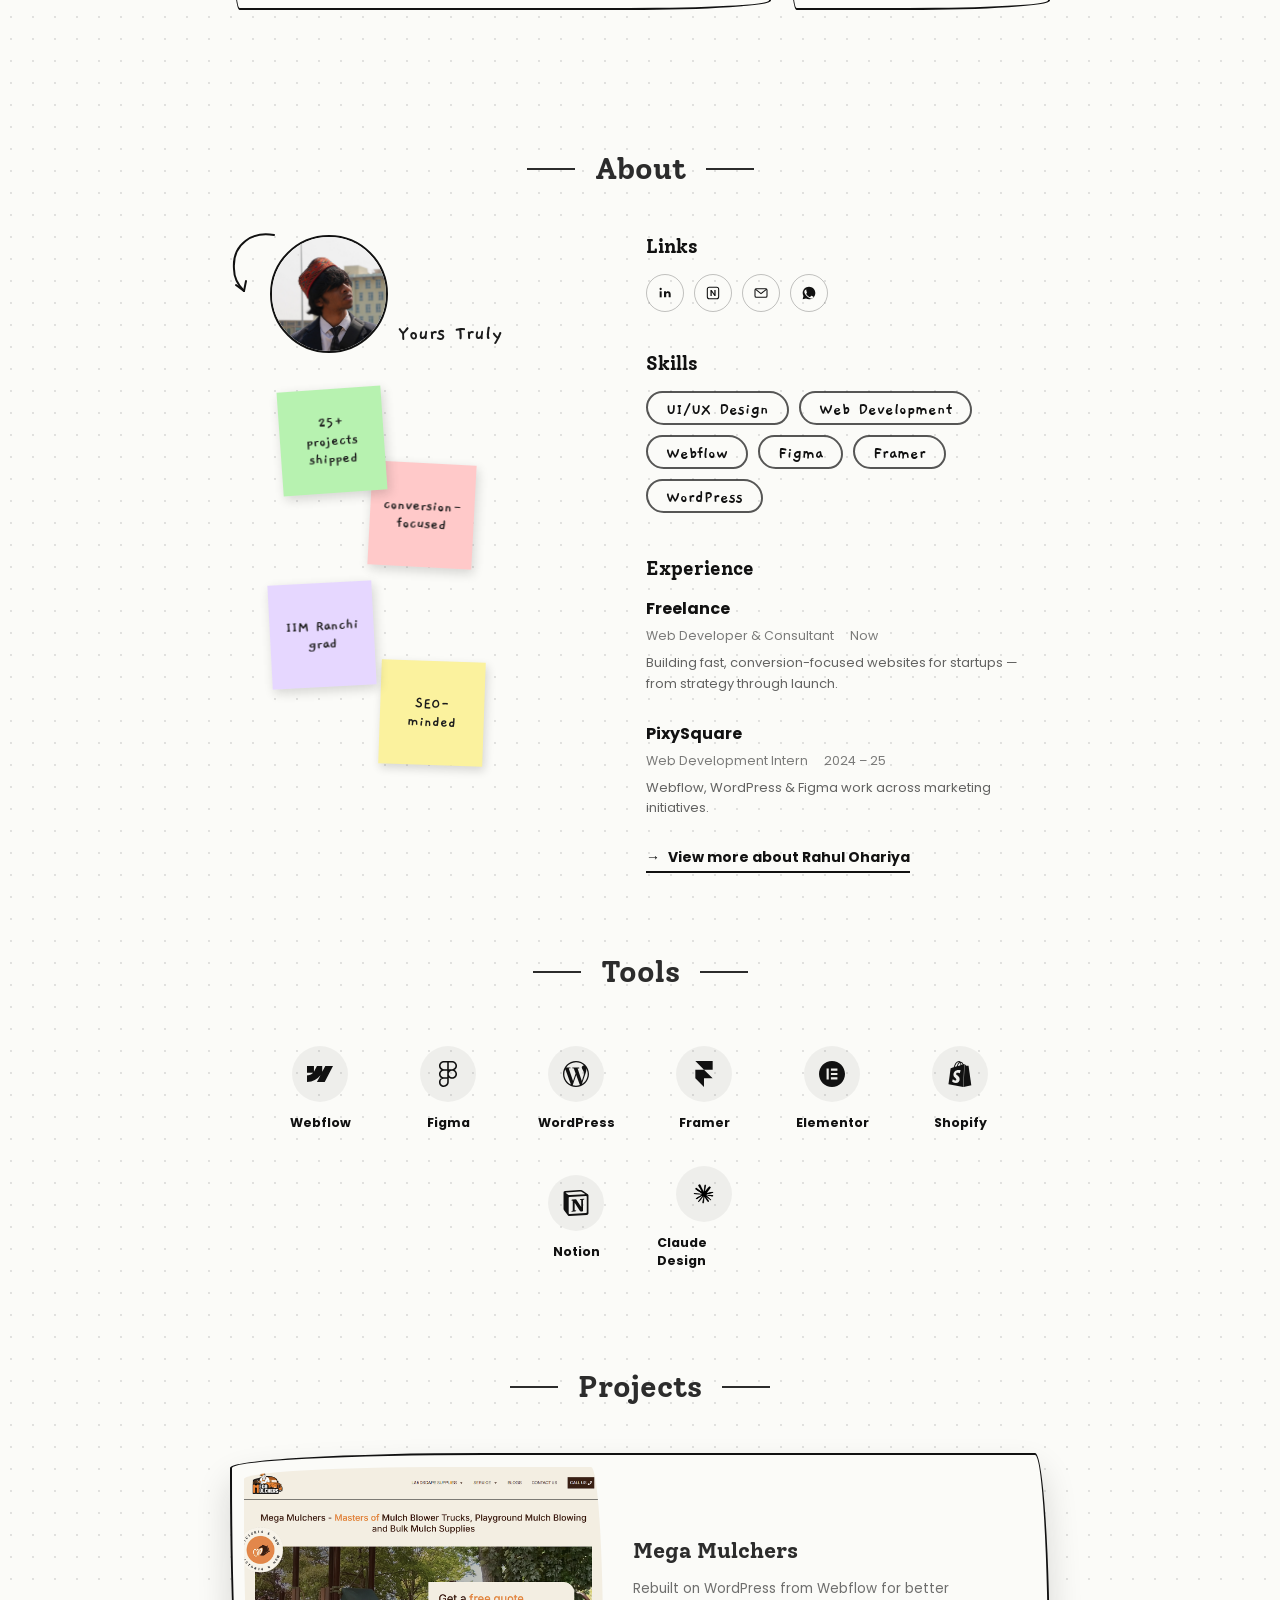
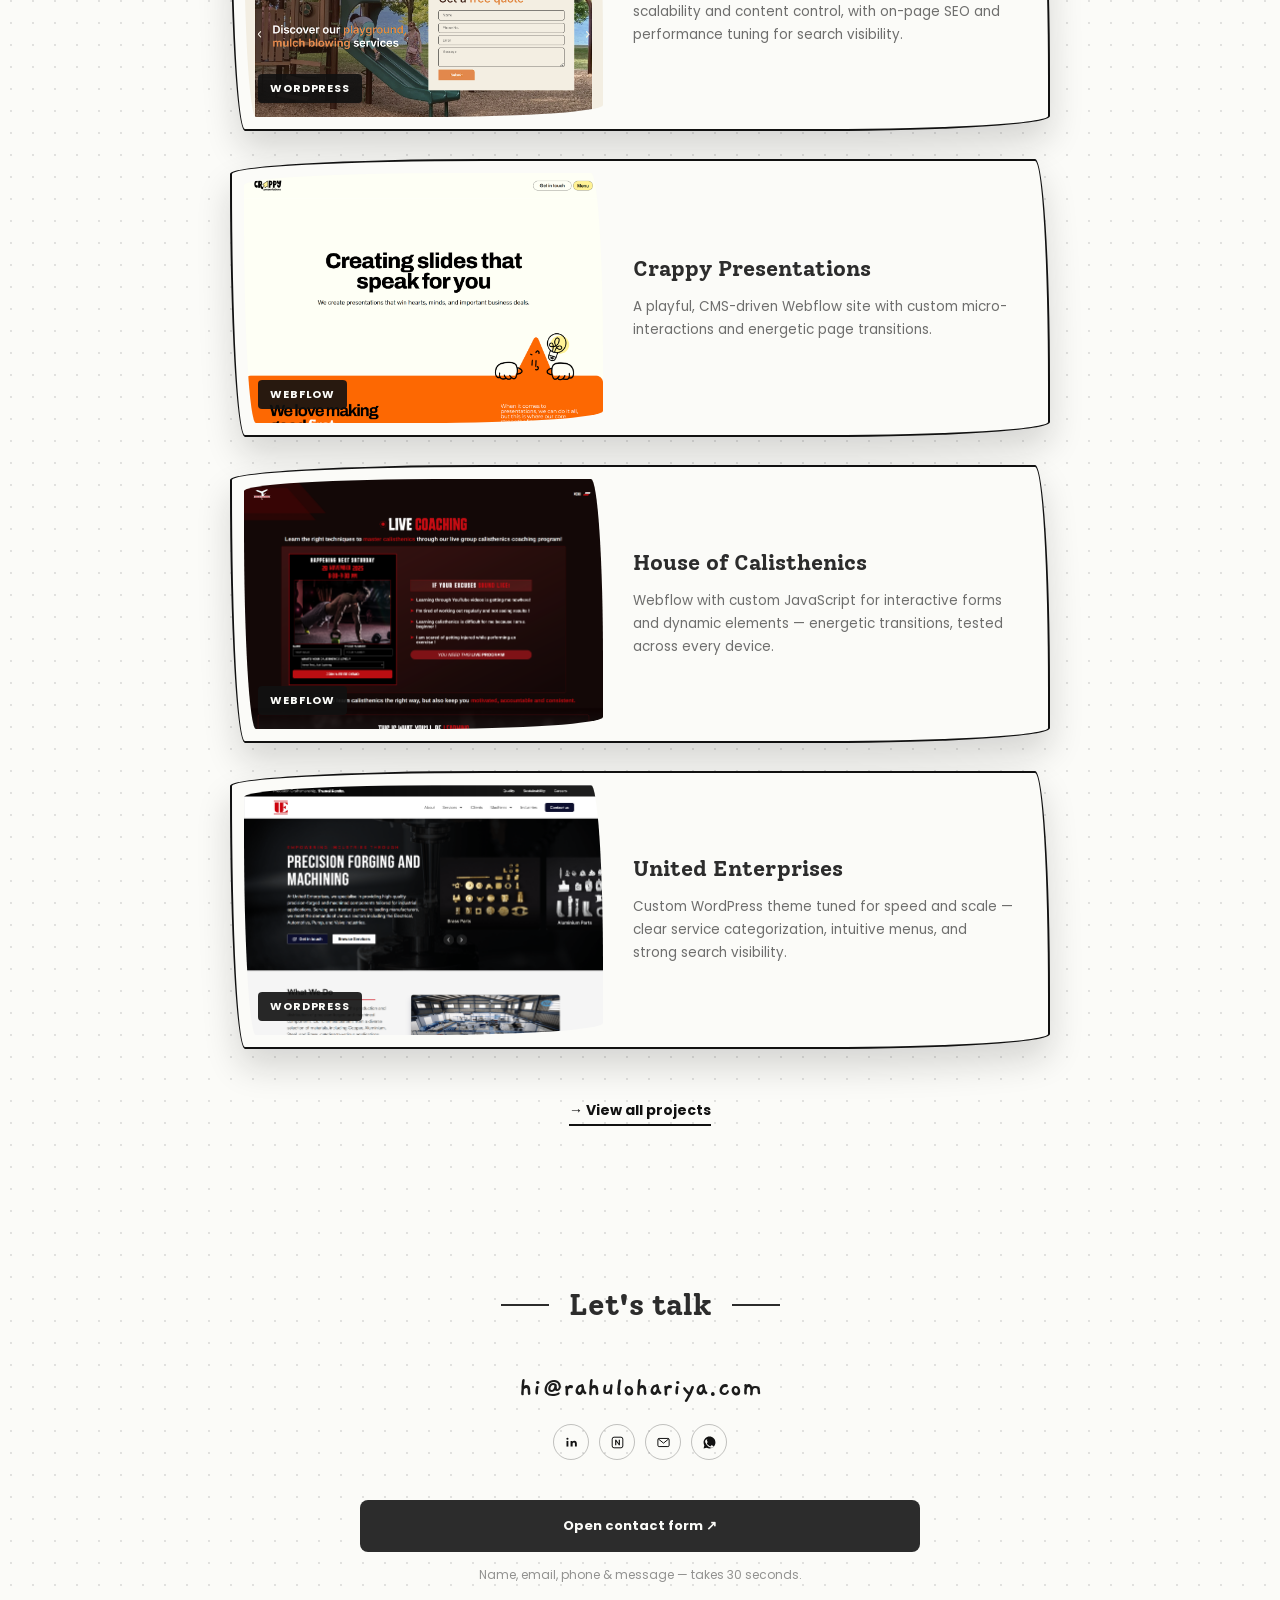
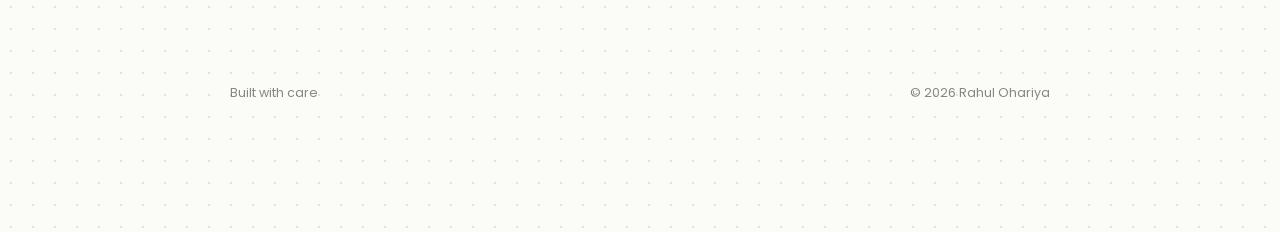
==== commit f73e1eeb: "Fix title spacing and improve hero text layout Updated title and adjusted hero section text for clar" ====
--- a/index.html
+++ b/index.html
@@ -3,7 +3,7 @@
 <head>
 <meta charset="utf-8">
 <meta name="viewport" content="width=device-width, initial-scale=1">
-<title>Rahul O.|AI &amp; Web</title>
+<title>Rahul O.| AI &amp; Web</title>
 <meta name="description" content="Rahul Ohariya — web developer & designer building fast, conversion-focused websites in Figma, Webflow, and WordPress.">
 <meta name="robots" content="index, follow">
 <link rel="canonical" href="https://www.rahulohariya.com/">
@@ -50,7 +50,7 @@
   <!-- HERO -->
   <section class="hero pad-x">
     <h1>Hi, I'm Rahul</h1>
-    <p class="hero-sub">AI-first web consultant. Designs sites, systems, <br>and strategy that actually grow your business.</p>
+    <p class="hero-sub">AI-first web consultant. Designs sites, systems, <br>and strategy that actually grow your<br> business.</p>
 
     <div class="hero-notes">
       <div class="hero-note" style="--r:-7deg; background:#b7f2b0;">
